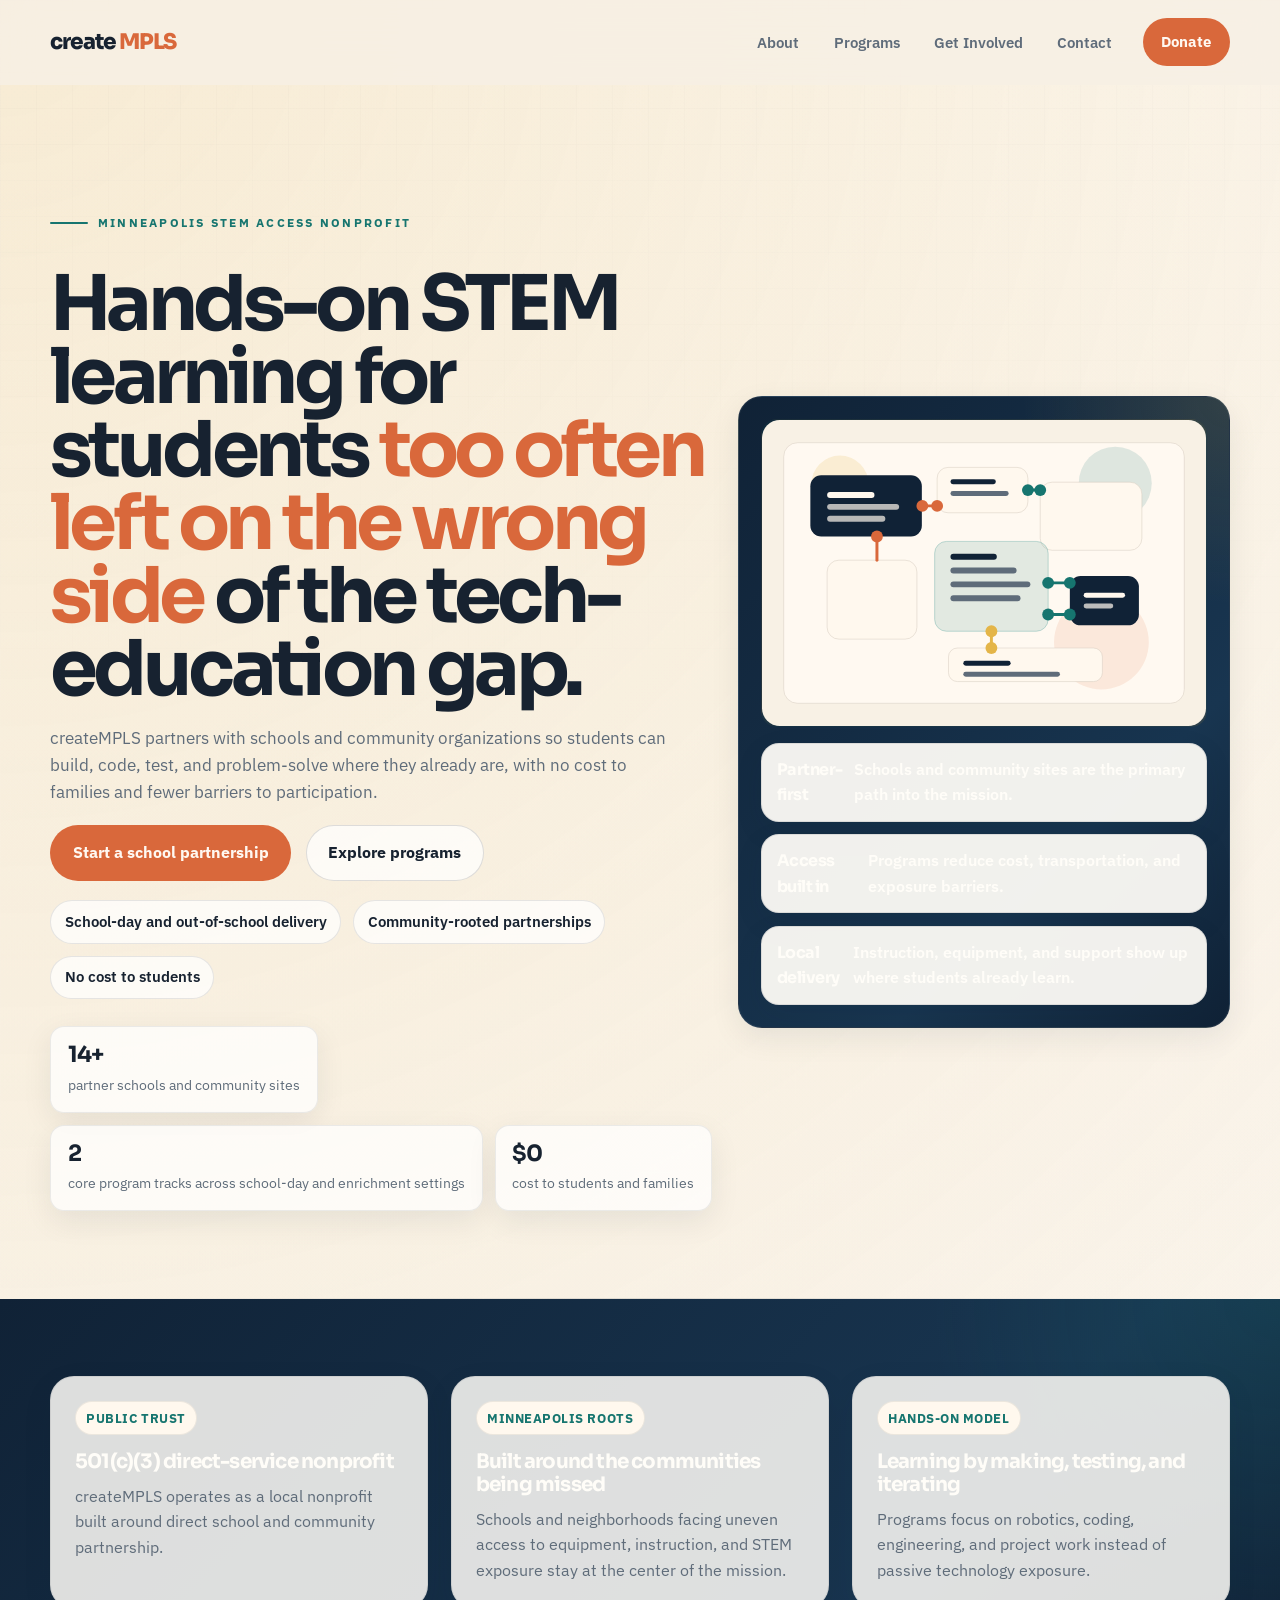
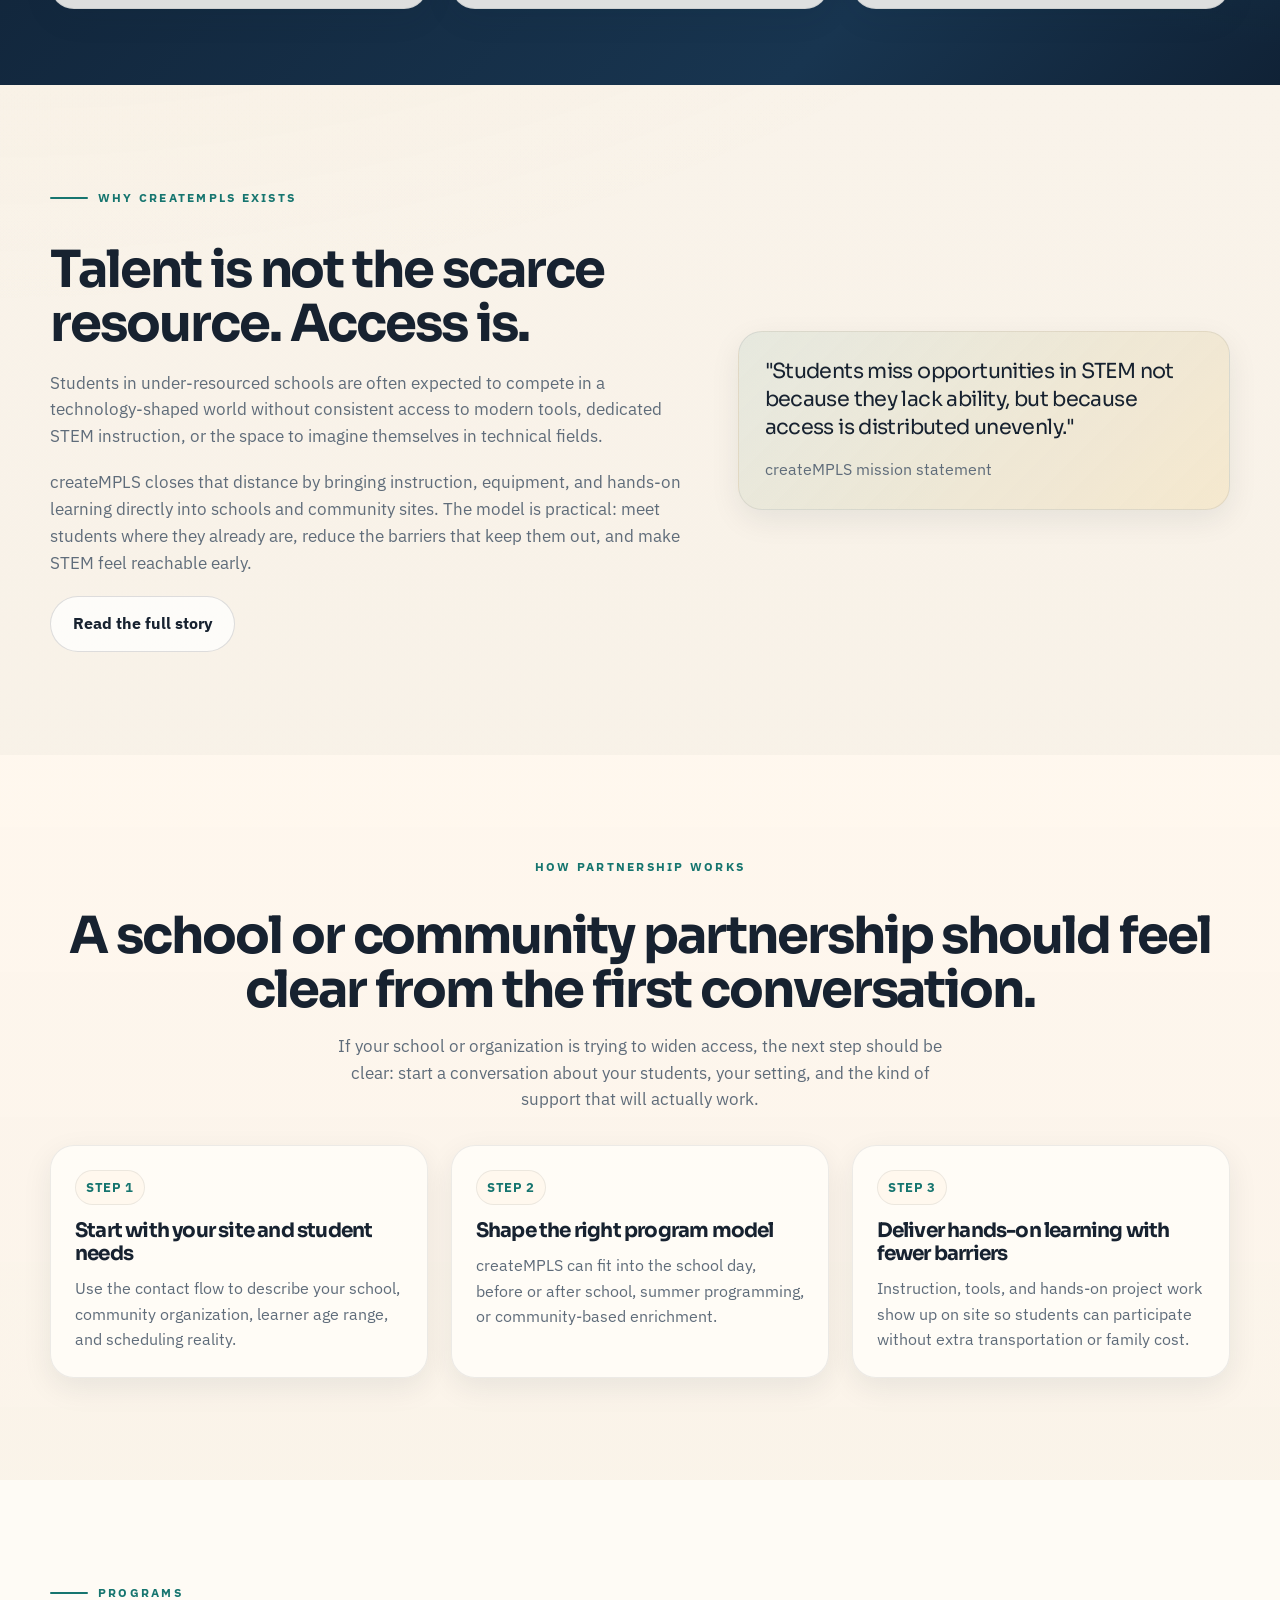
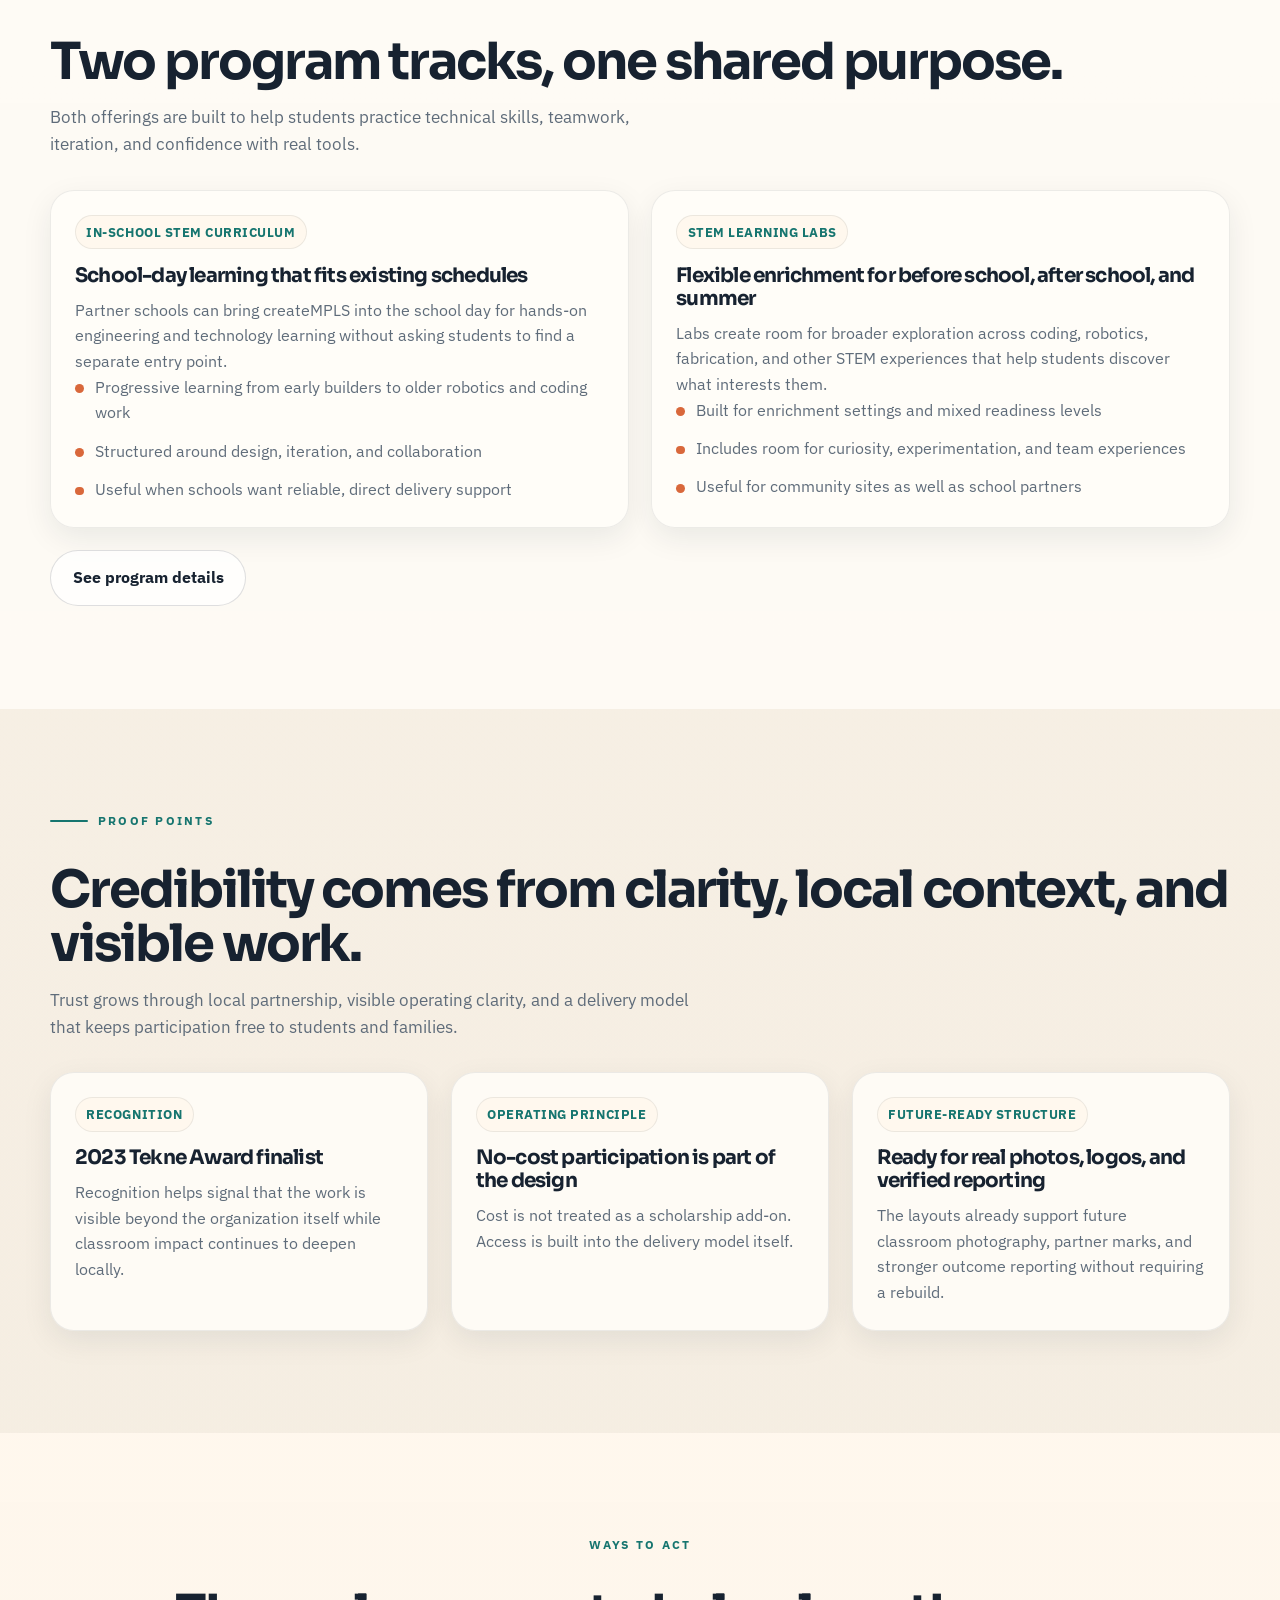
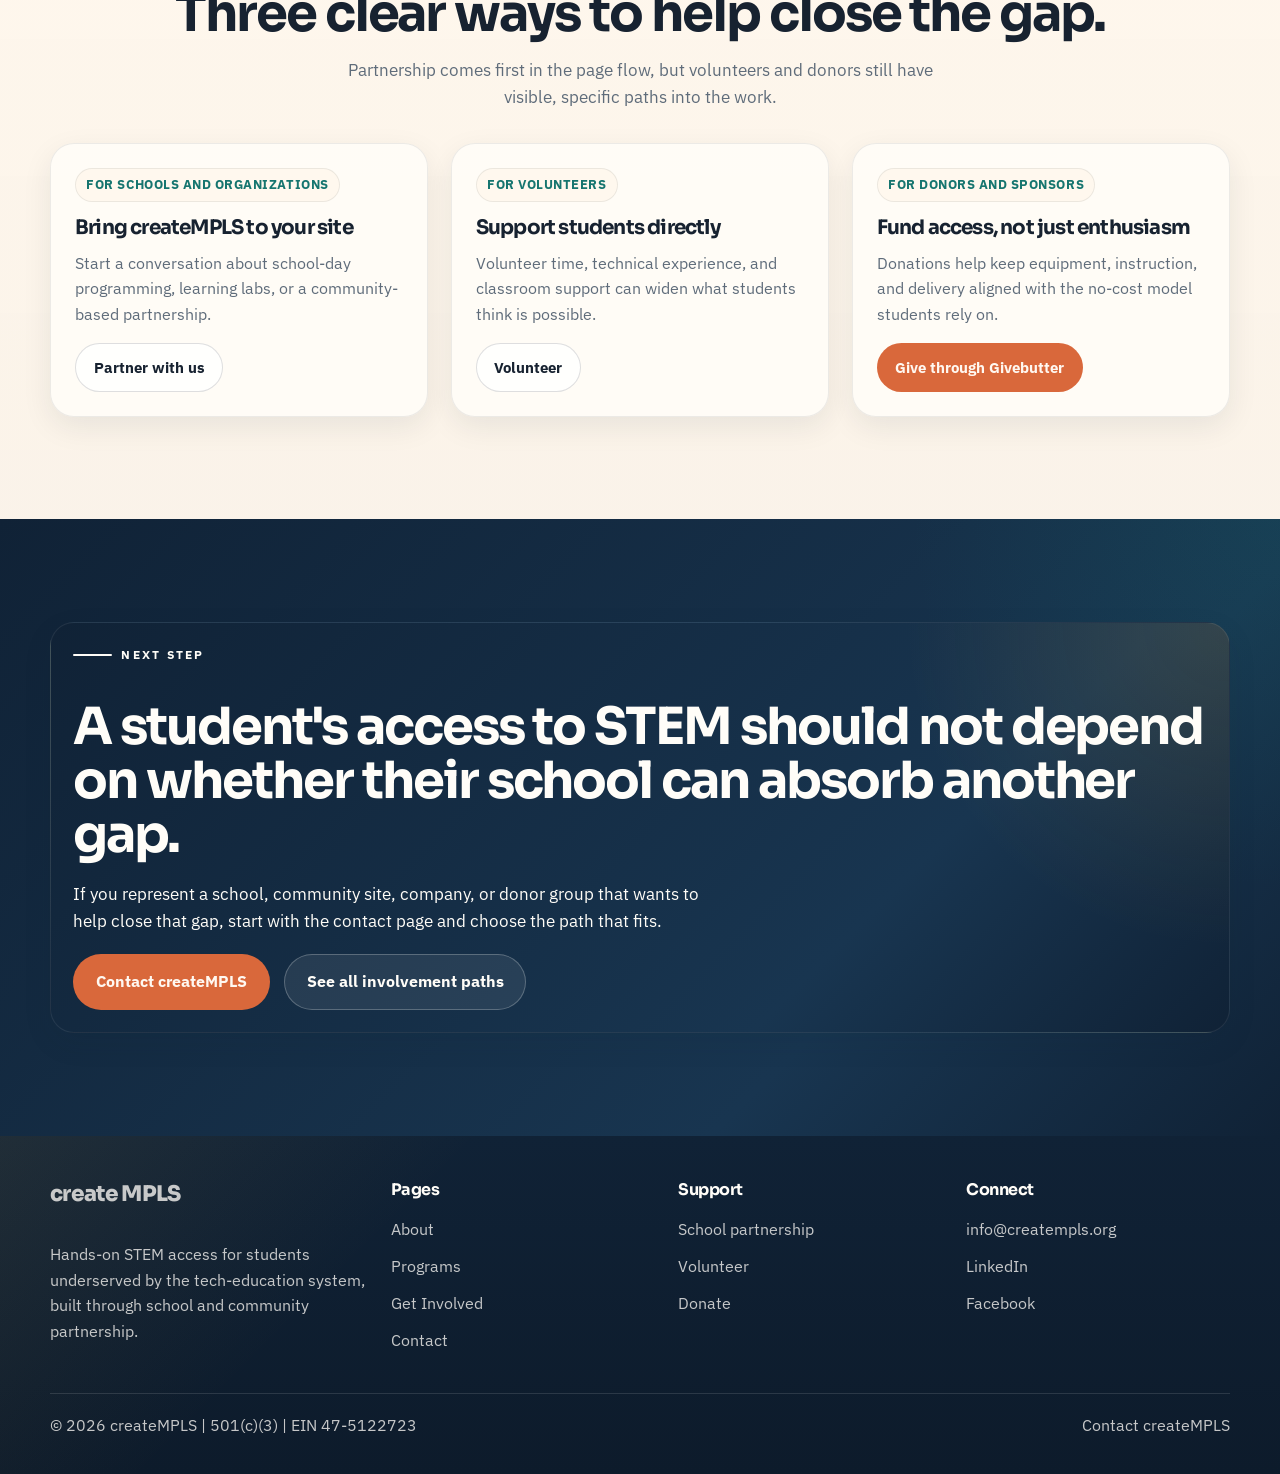
==== index.html @ a3643b81 "Initial commit" ====
<!DOCTYPE html>
<html lang="en">
<head>
  <meta charset="UTF-8">
  <meta name="viewport" content="width=device-width, initial-scale=1.0">
  <title>createMPLS | STEM Access for Students on the Wrong Side of the Gap</title>
  <meta name="description" content="createMPLS partners with schools and community organizations to deliver hands-on STEM learning at no cost to students and families across Minneapolis and the metro.">
  <meta property="og:title" content="createMPLS | STEM Access for Students on the Wrong Side of the Gap">
  <meta property="og:description" content="Hands-on STEM learning, school partnerships, and community-rooted access for students underserved by the tech-education system.">
  <meta property="og:type" content="website">
  <meta name="theme-color" content="#102236">
  <link rel="stylesheet" href="assets/css/site.css">
</head>
<body>
  <header class="site-header" data-site-header>
    <div class="container">
      <nav class="site-nav" aria-label="Primary">
        <a class="brand" href="index.html" aria-label="createMPLS home">
          <span class="brand__create">create</span><span class="brand__mpls">MPLS</span>
        </a>
        <button class="site-nav__toggle" type="button" aria-label="Toggle navigation" aria-expanded="false" data-nav-toggle>
          <span></span><span></span><span></span>
        </button>
        <div class="site-nav__menu" data-nav-menu>
          <ul class="site-nav__links">
            <li><a href="about.html">About</a></li>
            <li><a href="programs.html">Programs</a></li>
            <li><a href="get-involved.html">Get Involved</a></li>
            <li><a href="contact.html">Contact</a></li>
          </ul>
          <a class="button button--primary button--small" href="https://givebutter.com/creatempls" target="_blank" rel="noopener">Donate</a>
        </div>
      </nav>
    </div>
  </header>

  <main>
    <section class="hero hero--home" data-content-block="home-hero">
      <div class="container">
        <div class="hero-grid">
          <div class="hero-copy">
            <div class="eyebrow">Minneapolis STEM access nonprofit</div>
            <h1>Hands-on STEM learning for students <span class="accent">too often left on the wrong side</span> of the tech-education gap.</h1>
            <p>createMPLS partners with schools and community organizations so students can build, code, test, and problem-solve where they already are, with no cost to families and fewer barriers to participation.</p>
            <div class="button-row">
              <a class="button button--primary" href="contact.html?interest=school_partnership#contact-form">Start a school partnership</a>
              <a class="button button--secondary" href="programs.html">Explore programs</a>
            </div>
            <div class="pill-row">
              <span class="pill">School-day and out-of-school delivery</span>
              <span class="pill">Community-rooted partnerships</span>
              <span class="pill">No cost to students</span>
            </div>
            <div class="metric-row">
              <div class="metric">
                <strong data-count="14" data-suffix="+">0</strong>
                <span>partner schools and community sites</span>
              </div>
              <div class="metric">
                <strong data-count="2">0</strong>
                <span>core program tracks across school-day and enrichment settings</span>
              </div>
              <div class="metric">
                <strong data-prefix="$" data-count="0">0</strong>
                <span>cost to students and families</span>
              </div>
            </div>
          </div>

          <div class="hero-visual hero-visual--dark reveal">
            <div class="placeholder-figure">
              <img src="assets/img/hero-network.svg" alt="Abstract illustration of connected schools, labs, and hands-on STEM pathways.">
            </div>
            <div class="overlay-stack">
              <div class="overlay-note">
                <strong>Partner-first</strong>
                <span>Schools and community sites are the primary path into the mission.</span>
              </div>
              <div class="overlay-note">
                <strong>Access built in</strong>
                <span>Programs reduce cost, transportation, and exposure barriers.</span>
              </div>
              <div class="overlay-note">
                <strong>Local delivery</strong>
                <span>Instruction, equipment, and support show up where students already learn.</span>
              </div>
            </div>
          </div>
        </div>
      </div>
    </section>

    <section class="section section--ink section--tight" data-content-block="home-trust-strip">
      <div class="container">
        <div class="proof-grid">
          <article class="proof-card reveal">
            <span class="card-label">Public trust</span>
            <h3>501(c)(3) direct-service nonprofit</h3>
            <p>createMPLS operates as a local nonprofit built around direct school and community partnership.</p>
          </article>
          <article class="proof-card reveal delay-1">
            <span class="card-label">Minneapolis roots</span>
            <h3>Built around the communities being missed</h3>
            <p>Schools and neighborhoods facing uneven access to equipment, instruction, and STEM exposure stay at the center of the mission.</p>
          </article>
          <article class="proof-card reveal delay-2">
            <span class="card-label">Hands-on model</span>
            <h3>Learning by making, testing, and iterating</h3>
            <p>Programs focus on robotics, coding, engineering, and project work instead of passive technology exposure.</p>
          </article>
        </div>
      </div>
    </section>

    <section class="section" data-content-block="home-why">
      <div class="container">
        <div class="split-grid">
          <div class="stack reveal">
            <div class="eyebrow">Why createMPLS exists</div>
            <h2 class="section-heading">Talent is not the scarce resource. Access is.</h2>
            <p class="section-lead">Students in under-resourced schools are often expected to compete in a technology-shaped world without consistent access to modern tools, dedicated STEM instruction, or the space to imagine themselves in technical fields.</p>
            <p class="section-lead">createMPLS closes that distance by bringing instruction, equipment, and hands-on learning directly into schools and community sites. The model is practical: meet students where they already are, reduce the barriers that keep them out, and make STEM feel reachable early.</p>
            <div class="button-row">
              <a class="button button--secondary" href="about.html">Read the full story</a>
            </div>
          </div>

          <aside class="quote-card reveal delay-1">
            <blockquote>"Students miss opportunities in STEM not because they lack ability, but because access is distributed unevenly."</blockquote>
            <cite>createMPLS mission statement</cite>
          </aside>
        </div>
      </div>
    </section>

    <section class="section section--tint" data-content-block="home-partnership-path">
      <div class="container">
        <div class="section-header section-header--center reveal">
          <div class="eyebrow">How partnership works</div>
          <h2 class="section-heading">A school or community partnership should feel clear from the first conversation.</h2>
          <p class="section-lead">If your school or organization is trying to widen access, the next step should be clear: start a conversation about your students, your setting, and the kind of support that will actually work.</p>
        </div>

        <div class="feature-grid">
          <article class="feature-card reveal">
            <span class="card-label">Step 1</span>
            <h3>Start with your site and student needs</h3>
            <p>Use the contact flow to describe your school, community organization, learner age range, and scheduling reality.</p>
          </article>
          <article class="feature-card reveal delay-1">
            <span class="card-label">Step 2</span>
            <h3>Shape the right program model</h3>
            <p>createMPLS can fit into the school day, before or after school, summer programming, or community-based enrichment.</p>
          </article>
          <article class="feature-card reveal delay-2">
            <span class="card-label">Step 3</span>
            <h3>Deliver hands-on learning with fewer barriers</h3>
            <p>Instruction, tools, and hands-on project work show up on site so students can participate without extra transportation or family cost.</p>
          </article>
        </div>
      </div>
    </section>

    <section class="section section--paper" data-content-block="home-programs-preview">
      <div class="container">
        <div class="section-header reveal">
          <div class="eyebrow">Programs</div>
          <h2 class="section-heading">Two program tracks, one shared purpose.</h2>
          <p class="section-lead">Both offerings are built to help students practice technical skills, teamwork, iteration, and confidence with real tools.</p>
        </div>

        <div class="program-grid program-grid--two">
          <article class="program-card reveal">
            <span class="card-label">In-school STEM curriculum</span>
            <h3>School-day learning that fits existing schedules</h3>
            <p>Partner schools can bring createMPLS into the school day for hands-on engineering and technology learning without asking students to find a separate entry point.</p>
            <ul class="checklist">
              <li>Progressive learning from early builders to older robotics and coding work</li>
              <li>Structured around design, iteration, and collaboration</li>
              <li>Useful when schools want reliable, direct delivery support</li>
            </ul>
          </article>

          <article class="program-card reveal delay-1">
            <span class="card-label">STEM learning labs</span>
            <h3>Flexible enrichment for before school, after school, and summer</h3>
            <p>Labs create room for broader exploration across coding, robotics, fabrication, and other STEM experiences that help students discover what interests them.</p>
            <ul class="checklist">
              <li>Built for enrichment settings and mixed readiness levels</li>
              <li>Includes room for curiosity, experimentation, and team experiences</li>
              <li>Useful for community sites as well as school partners</li>
            </ul>
          </article>
        </div>

        <div class="button-row button-row--spaced-lg">
          <a class="button button--secondary" href="programs.html">See program details</a>
        </div>
      </div>
    </section>

    <section class="section" data-content-block="home-proof">
      <div class="container">
        <div class="section-header reveal">
          <div class="eyebrow">Proof points</div>
          <h2 class="section-heading">Credibility comes from clarity, local context, and visible work.</h2>
          <p class="section-lead">Trust grows through local partnership, visible operating clarity, and a delivery model that keeps participation free to students and families.</p>
        </div>

        <div class="proof-grid">
          <article class="proof-card reveal">
            <span class="card-label">Recognition</span>
            <h3>2023 Tekne Award finalist</h3>
            <p>Recognition helps signal that the work is visible beyond the organization itself while classroom impact continues to deepen locally.</p>
          </article>
          <article class="proof-card reveal delay-1">
            <span class="card-label">Operating principle</span>
            <h3>No-cost participation is part of the design</h3>
            <p>Cost is not treated as a scholarship add-on. Access is built into the delivery model itself.</p>
          </article>
          <article class="proof-card reveal delay-2">
            <span class="card-label">Future-ready structure</span>
            <h3>Ready for real photos, logos, and verified reporting</h3>
            <p>The layouts already support future classroom photography, partner marks, and stronger outcome reporting without requiring a rebuild.</p>
          </article>
        </div>
      </div>
    </section>

    <section class="section section--tint" data-content-block="home-get-involved">
      <div class="container">
        <div class="section-header section-header--center reveal">
          <div class="eyebrow">Ways to act</div>
          <h2 class="section-heading">Three clear ways to help close the gap.</h2>
          <p class="section-lead">Partnership comes first in the page flow, but volunteers and donors still have visible, specific paths into the work.</p>
        </div>

        <div class="route-grid">
          <article class="route-card reveal">
            <span class="card-label">For schools and organizations</span>
            <h3>Bring createMPLS to your site</h3>
            <p>Start a conversation about school-day programming, learning labs, or a community-based partnership.</p>
            <div class="button-row button-row--spaced">
              <a class="button button--secondary button--small" href="contact.html?interest=school_partnership#contact-form">Partner with us</a>
            </div>
          </article>
          <article class="route-card reveal delay-1">
            <span class="card-label">For volunteers</span>
            <h3>Support students directly</h3>
            <p>Volunteer time, technical experience, and classroom support can widen what students think is possible.</p>
            <div class="button-row button-row--spaced">
              <a class="button button--secondary button--small" href="contact.html?interest=volunteering#contact-form">Volunteer</a>
            </div>
          </article>
          <article class="route-card reveal delay-2">
            <span class="card-label">For donors and sponsors</span>
            <h3>Fund access, not just enthusiasm</h3>
            <p>Donations help keep equipment, instruction, and delivery aligned with the no-cost model students rely on.</p>
            <div class="button-row button-row--spaced">
              <a class="button button--primary button--small" href="https://givebutter.com/creatempls" target="_blank" rel="noopener">Give through Givebutter</a>
            </div>
          </article>
        </div>
      </div>
    </section>

    <section class="section section--ink" data-content-block="home-cta">
      <div class="container">
        <div class="cta-card cta-card--dark reveal">
          <div class="stack">
            <div class="eyebrow">Next step</div>
            <h2 class="section-heading">A student's access to STEM should not depend on whether their school can absorb another gap.</h2>
            <p class="section-lead">If you represent a school, community site, company, or donor group that wants to help close that gap, start with the contact page and choose the path that fits.</p>
            <div class="button-row">
              <a class="button button--primary" href="contact.html">Contact createMPLS</a>
              <a class="button button--ghost" href="get-involved.html">See all involvement paths</a>
            </div>
          </div>
        </div>
      </div>
    </section>
  </main>

  <footer class="site-footer">
    <div class="container">
      <div class="site-footer__grid">
        <div>
          <h3 class="brand"><span class="brand__create">create</span><span class="brand__mpls">MPLS</span></h3>
          <p>Hands-on STEM access for students underserved by the tech-education system, built through school and community partnership.</p>
        </div>
        <div>
          <h4>Pages</h4>
          <ul>
            <li><a href="about.html">About</a></li>
            <li><a href="programs.html">Programs</a></li>
            <li><a href="get-involved.html">Get Involved</a></li>
            <li><a href="contact.html">Contact</a></li>
          </ul>
        </div>
        <div>
          <h4>Support</h4>
          <ul>
            <li><a href="contact.html?interest=school_partnership#contact-form">School partnership</a></li>
            <li><a href="contact.html?interest=volunteering#contact-form">Volunteer</a></li>
            <li><a href="https://givebutter.com/creatempls" target="_blank" rel="noopener">Donate</a></li>
          </ul>
        </div>
        <div>
          <h4>Connect</h4>
          <ul>
            <li><a href="mailto:info@creatempls.org">info@creatempls.org</a></li>
            <li><a href="https://www.linkedin.com/company/creatempls" target="_blank" rel="noopener">LinkedIn</a></li>
            <li><a href="https://www.facebook.com/MPLScreate/" target="_blank" rel="noopener">Facebook</a></li>
          </ul>
        </div>
      </div>
      <div class="site-footer__bottom">
        <span>&copy; 2026 createMPLS | 501(c)(3) | EIN 47-5122723</span>
        <a href="contact.html">Contact createMPLS</a>
      </div>
    </div>
  </footer>

  <script src="assets/js/site.js" defer></script>
</body>
</html>
---- assets/css/site.css ----
@import url('https://fonts.googleapis.com/css2?family=IBM+Plex+Sans:wght@400;500;600;700&family=Sora:wght@400;600;700;800&display=swap');

:root {
  --bg: #f7f0e5;
  --paper: #fffdf8;
  --paper-strong: #fff8ee;
  --sand: #eadfce;
  --line: #d4cabd;
  --ink: #172230;
  --muted: #5f6c7a;
  --navy: #102236;
  --navy-soft: #183550;
  --teal: #16756f;
  --teal-soft: #dff4f0;
  --rust: #d9683b;
  --rust-dark: #b95127;
  --gold: #e4b548;
  --gold-soft: #fbf0c9;
  --shadow-sm: 0 10px 30px rgba(16, 34, 54, 0.08);
  --shadow-lg: 0 24px 60px rgba(16, 34, 54, 0.12);
  --radius-sm: 14px;
  --radius-md: 24px;
  --radius-lg: 36px;
  --container: 1180px;
  --nav-height: 84px;
}

*,
*::before,
*::after {
  box-sizing: border-box;
}

html {
  scroll-behavior: smooth;
}

body {
  margin: 0;
  min-width: 320px;
  font-family: 'IBM Plex Sans', sans-serif;
  line-height: 1.6;
  color: var(--ink);
  background:
    radial-gradient(circle at top left, rgba(228, 181, 72, 0.16), transparent 30%),
    linear-gradient(180deg, #fbf6ef 0%, var(--bg) 52%, #f3ebdf 100%);
}

body::before {
  content: '';
  position: fixed;
  inset: 0;
  pointer-events: none;
  background-image:
    linear-gradient(rgba(23, 34, 48, 0.03) 1px, transparent 1px),
    linear-gradient(90deg, rgba(23, 34, 48, 0.03) 1px, transparent 1px);
  background-size: 36px 36px;
  mask-image: linear-gradient(180deg, rgba(0, 0, 0, 0.4), transparent 85%);
  z-index: -1;
}

img {
  display: block;
  max-width: 100%;
}

a {
  color: inherit;
  text-decoration: none;
}

button,
input,
select,
textarea {
  font: inherit;
}

button {
  color: inherit;
}

.container {
  width: min(var(--container), calc(100% - 2rem));
  margin: 0 auto;
}

.section {
  padding: clamp(4.5rem, 8vw, 7rem) 0;
}

.section--tight {
  padding: clamp(3.5rem, 6vw, 5rem) 0;
}

.section--paper {
  background: rgba(255, 253, 248, 0.82);
}

.section--tint {
  background: linear-gradient(180deg, rgba(255, 248, 238, 0.92), rgba(250, 243, 233, 0.94));
}

.section--ink {
  background:
    radial-gradient(circle at top right, rgba(22, 117, 111, 0.18), transparent 26%),
    linear-gradient(135deg, #102236, #183550 70%, #102236);
  color: var(--paper);
}

.section--ink .section-heading,
.section--ink h2,
.section--ink h3,
.section--ink p,
.section--ink li,
.section--ink .eyebrow,
.section--ink .section-lead {
  color: inherit;
}

.eyebrow {
  display: inline-flex;
  align-items: center;
  gap: 0.6rem;
  margin-bottom: 1rem;
  font-size: 0.78rem;
  font-weight: 700;
  letter-spacing: 0.18em;
  text-transform: uppercase;
  color: var(--teal);
}

.eyebrow::before {
  content: '';
  width: 2.4rem;
  height: 2px;
  border-radius: 999px;
  background: currentColor;
}

.section-heading {
  margin: 0;
  font-family: 'Sora', sans-serif;
  font-size: clamp(2rem, 4vw, 3.5rem);
  line-height: 1.05;
  letter-spacing: -0.04em;
}

.section-lead,
.hero-copy p,
.page-hero__copy p {
  margin: 0;
  max-width: 64ch;
  font-size: 1.05rem;
  color: var(--muted);
}

.stack {
  display: grid;
  gap: 1.2rem;
}

.button-row {
  display: flex;
  flex-wrap: wrap;
  gap: 0.9rem;
}

.button-row--spaced {
  margin-top: 1rem;
}

.button-row--spaced-lg {
  margin-top: 1.4rem;
}

.button {
  position: relative;
  isolation: isolate;
  display: inline-flex;
  align-items: center;
  justify-content: center;
  min-height: 3.3rem;
  padding: 0.9rem 1.35rem;
  border: 1px solid transparent;
  border-radius: 999px;
  font-weight: 700;
  transition:
    transform 0.2s ease,
    box-shadow 0.2s ease,
    background-color 0.2s ease,
    border-color 0.2s ease,
    filter 0.2s ease;
}

.button:hover,
.button:focus-visible {
  transform: translateY(-2px);
  box-shadow: var(--shadow-sm);
}

.button::before {
  content: '';
  position: absolute;
  inset: 0;
  border-radius: inherit;
  background: linear-gradient(120deg, transparent 15%, rgba(255, 255, 255, 0.26), transparent 85%);
  opacity: 0;
  transform: translateX(-120%);
  transition: opacity 0.24s ease;
  pointer-events: none;
  z-index: -1;
}

.button:hover::before,
.button:focus-visible::before {
  opacity: 1;
  transform: translateX(120%);
  transition:
    transform 0.7s ease,
    opacity 0.24s ease;
}

.button-ripple {
  position: absolute;
  width: 12px;
  height: 12px;
  border-radius: 999px;
  background: rgba(255, 255, 255, 0.42);
  transform: translate(-50%, -50%) scale(0);
  pointer-events: none;
  z-index: 0;
  animation: button-ripple 0.75s ease-out forwards;
}

.button--primary {
  background: var(--rust);
  color: #fff8f1;
}

.button--primary:hover,
.button--primary:focus-visible {
  background: var(--rust-dark);
}

.button--secondary {
  border-color: rgba(23, 34, 48, 0.14);
  background: rgba(255, 255, 255, 0.72);
  color: var(--ink);
}

.button--secondary:hover,
.button--secondary:focus-visible {
  border-color: rgba(23, 34, 48, 0.28);
}

.button--ghost {
  border-color: rgba(255, 253, 248, 0.24);
  background: rgba(255, 255, 255, 0.08);
  color: var(--paper);
}

.button--ghost:hover,
.button--ghost:focus-visible {
  border-color: rgba(255, 253, 248, 0.42);
}

.button--small {
  min-height: 2.8rem;
  padding: 0.72rem 1.1rem;
  font-size: 0.92rem;
}

.site-header {
  position: sticky;
  top: 0;
  z-index: 100;
  backdrop-filter: blur(18px);
  background: rgba(247, 240, 229, 0.82);
  border-bottom: 1px solid transparent;
  transition: border-color 0.2s ease, box-shadow 0.2s ease, background-color 0.2s ease;
}

.site-header--scrolled {
  background: rgba(255, 253, 248, 0.9);
  border-bottom-color: rgba(23, 34, 48, 0.08);
  box-shadow: 0 10px 30px rgba(16, 34, 54, 0.08);
}

.site-nav {
  display: flex;
  align-items: center;
  justify-content: space-between;
  gap: 1.25rem;
  min-height: var(--nav-height);
}

.brand {
  display: inline-flex;
  align-items: baseline;
  gap: 0.2rem;
  font-family: 'Sora', sans-serif;
  font-size: 1.35rem;
  font-weight: 800;
  letter-spacing: -0.05em;
}

.brand__create {
  color: var(--ink);
}

.brand__mpls {
  color: var(--rust);
}

.site-nav__menu {
  display: flex;
  align-items: center;
  gap: 1rem;
}

.site-nav__links {
  display: flex;
  align-items: center;
  gap: 0.35rem;
  list-style: none;
  padding: 0;
  margin: 0;
}

.site-nav__links a {
  display: inline-flex;
  align-items: center;
  min-height: 2.8rem;
  padding: 0.6rem 0.9rem;
  border-radius: 999px;
  font-size: 0.96rem;
  font-weight: 600;
  color: var(--muted);
}

.site-nav__links a:hover,
.site-nav__links a:focus-visible,
.site-nav__links a.is-active {
  color: var(--ink);
  background: rgba(255, 255, 255, 0.72);
}

.site-nav__toggle {
  display: none;
  width: 3rem;
  height: 3rem;
  padding: 0;
  border: 1px solid rgba(23, 34, 48, 0.12);
  border-radius: 999px;
  background: rgba(255, 255, 255, 0.7);
}

.site-nav__toggle span {
  display: block;
  width: 1.25rem;
  height: 2px;
  margin: 0.26rem auto;
  background: var(--ink);
  transition: transform 0.2s ease, opacity 0.2s ease;
}

.site-nav__toggle[aria-expanded='true'] span:nth-child(1) {
  transform: translateY(8px) rotate(45deg);
}

.site-nav__toggle[aria-expanded='true'] span:nth-child(2) {
  opacity: 0;
}

.site-nav__toggle[aria-expanded='true'] span:nth-child(3) {
  transform: translateY(-8px) rotate(-45deg);
}

.hero {
  position: relative;
  padding: clamp(5rem, 9vw, 7rem) 0 clamp(4rem, 7vw, 5.5rem);
}

.hero--home {
  padding-top: clamp(5.5rem, 10vw, 8rem);
}

.hero::after {
  content: '';
  position: absolute;
  inset: auto 0 0;
  height: 1px;
  background: linear-gradient(90deg, transparent, rgba(23, 34, 48, 0.12), transparent);
}

.hero-grid,
.split-grid,
.contact-grid,
.detail-grid,
.feature-grid,
.route-grid,
.proof-grid,
.timeline-grid,
.metric-grid,
.program-grid {
  display: grid;
  gap: 1.4rem;
}

.hero-grid,
.split-grid,
.contact-grid {
  grid-template-columns: minmax(0, 1.15fr) minmax(300px, 0.85fr);
  align-items: center;
}

.hero-copy,
.page-hero__copy {
  display: grid;
  gap: 1.2rem;
}

.hero-copy h1,
.page-hero__copy h1 {
  margin: 0;
  font-family: 'Sora', sans-serif;
  font-size: clamp(2.7rem, 6vw, 5.2rem);
  line-height: 0.95;
  letter-spacing: -0.06em;
}

.hero-copy h1 .accent,
.page-hero__copy h1 .accent {
  color: var(--rust);
}

.pill-row,
.metric-row,
.tag-list {
  display: flex;
  flex-wrap: wrap;
  gap: 0.75rem;
}

.pill,
.tag {
  display: inline-flex;
  align-items: center;
  gap: 0.45rem;
  min-height: 2.3rem;
  padding: 0.55rem 0.85rem;
  border: 1px solid rgba(23, 34, 48, 0.1);
  border-radius: 999px;
  background: rgba(255, 255, 255, 0.72);
  font-size: 0.92rem;
  font-weight: 600;
  color: var(--ink);
}

.metric-row {
  margin-top: 0.5rem;
}

.metric {
  min-width: 8.5rem;
  padding: 1rem 1.05rem;
  border-radius: var(--radius-sm);
  background: rgba(255, 255, 255, 0.72);
  border: 1px solid rgba(23, 34, 48, 0.08);
  box-shadow: var(--shadow-sm);
}

.metric.is-counted {
  animation: metric-pop 0.48s ease;
}

.metric strong {
  display: block;
  font-family: 'Sora', sans-serif;
  font-size: 1.4rem;
  line-height: 1;
  letter-spacing: -0.04em;
}

.metric span {
  display: block;
  margin-top: 0.45rem;
  font-size: 0.9rem;
  color: var(--muted);
}

.hero-visual,
.surface-card,
.route-card,
.feature-card,
.detail-card,
.proof-card,
.timeline-card,
.contact-card,
.quote-card,
.cta-card,
.program-card {
  position: relative;
  overflow: hidden;
  border-radius: var(--radius-md);
  border: 1px solid rgba(23, 34, 48, 0.08);
  background: rgba(255, 253, 248, 0.86);
  box-shadow: var(--shadow-sm);
}

.hero-visual,
.surface-card,
.route-card,
.feature-card,
.detail-card,
.proof-card,
.timeline-card,
.contact-card,
.quote-card,
.cta-card,
.program-card,
.metric,
.overlay-note {
  transition:
    box-shadow 0.24s ease,
    border-color 0.24s ease,
    background-color 0.24s ease;
}

.magic-surface {
  --magic-x: 50%;
  --magic-y: 50%;
  --magic-opacity: 0;
  --art-shift-x: 0px;
  --art-shift-y: 0px;
}

.magic-surface::after {
  content: '';
  position: absolute;
  inset: -1px;
  border-radius: inherit;
  pointer-events: none;
  background:
    radial-gradient(circle at var(--magic-x) var(--magic-y), rgba(228, 181, 72, 0.18), transparent 28%),
    radial-gradient(circle at calc(var(--magic-x) + 12%) calc(var(--magic-y) - 10%), rgba(22, 117, 111, 0.14), transparent 26%);
  opacity: var(--magic-opacity);
  transition: opacity 0.24s ease;
}

.magic-surface:hover {
  border-color: rgba(23, 34, 48, 0.15);
  box-shadow: 0 18px 42px rgba(16, 34, 54, 0.12);
}

.surface-card--dark.magic-surface:hover,
.hero-visual--dark.magic-surface:hover,
.cta-card--dark.magic-surface:hover {
  border-color: rgba(255, 253, 248, 0.16);
  box-shadow: 0 20px 48px rgba(6, 14, 24, 0.3);
}

.hero-visual,
.surface-card,
.contact-card,
.cta-card {
  padding: 1.4rem;
}

.surface-card--dark,
.hero-visual--dark,
.cta-card--dark {
  background:
    radial-gradient(circle at top right, rgba(228, 181, 72, 0.14), transparent 26%),
    linear-gradient(135deg, #102236, #183550 70%, #102236);
  color: var(--paper);
  border-color: rgba(255, 253, 248, 0.08);
}

.surface-card--dark p,
.surface-card--dark li,
.surface-card--dark h3,
.hero-visual--dark h3,
.hero-visual--dark p,
.cta-card--dark p,
.cta-card--dark h2 {
  color: inherit;
}

.placeholder-figure {
  border-radius: calc(var(--radius-md) - 8px);
  overflow: hidden;
  background: linear-gradient(135deg, rgba(22, 117, 111, 0.1), rgba(228, 181, 72, 0.12));
  border: 1px solid rgba(23, 34, 48, 0.08);
}

.placeholder-figure img {
  width: 100%;
  height: auto;
  transition: transform 0.4s ease, filter 0.4s ease;
  transform: translate3d(var(--art-shift-x), var(--art-shift-y), 0) scale(1);
}

.magic-surface:hover .placeholder-figure img {
  transform: translate3d(var(--art-shift-x), var(--art-shift-y), 0) scale(1.02);
  filter: saturate(1.03);
}

.overlay-note {
  display: inline-flex;
  align-items: center;
  gap: 0.65rem;
  padding: 0.8rem 0.9rem;
  border-radius: 18px;
  background: rgba(255, 253, 248, 0.94);
  border: 1px solid rgba(23, 34, 48, 0.1);
  box-shadow: var(--shadow-sm);
  font-weight: 600;
}

.overlay-note:hover {
  border-color: rgba(23, 34, 48, 0.16);
}

.overlay-note strong {
  font-family: 'Sora', sans-serif;
  font-size: 1rem;
  letter-spacing: -0.03em;
}

.overlay-stack {
  display: grid;
  gap: 0.8rem;
  margin-top: 1rem;
}

.section-header {
  display: grid;
  gap: 1rem;
  margin-bottom: 2rem;
}

.section-header--center {
  text-align: center;
  justify-items: center;
}

.section-header--center .eyebrow::before {
  display: none;
}

.route-grid,
.feature-grid,
.detail-grid,
.proof-grid,
.timeline-grid,
.program-grid {
  grid-template-columns: repeat(3, minmax(0, 1fr));
}

.feature-grid--two,
.program-grid--two,
.contact-grid--wide {
  grid-template-columns: repeat(2, minmax(0, 1fr));
}

.feature-card,
.route-card,
.detail-card,
.proof-card,
.timeline-card,
.program-card {
  padding: 1.5rem;
}

.route-card h3,
.feature-card h3,
.detail-card h3,
.proof-card h3,
.timeline-card h3,
.program-card h3,
.surface-card h3,
.contact-card h3,
.quote-card h3 {
  margin: 0 0 0.7rem;
  font-family: 'Sora', sans-serif;
  font-size: 1.25rem;
  line-height: 1.15;
  letter-spacing: -0.04em;
}

.route-card p,
.feature-card p,
.detail-card p,
.proof-card p,
.timeline-card p,
.program-card p,
.surface-card p,
.contact-card p,
.quote-card p {
  margin: 0;
  color: var(--muted);
}

.card-label {
  display: inline-flex;
  margin-bottom: 0.9rem;
  padding: 0.35rem 0.65rem;
  border-radius: 999px;
  background: var(--paper-strong);
  border: 1px solid rgba(23, 34, 48, 0.08);
  font-size: 0.82rem;
  font-weight: 700;
  letter-spacing: 0.04em;
  text-transform: uppercase;
  color: var(--teal);
}

.checklist,
.plain-list {
  display: grid;
  gap: 0.8rem;
  margin: 0;
  padding: 0;
  list-style: none;
}

.checklist li,
.plain-list li {
  position: relative;
  padding-left: 1.25rem;
  color: var(--muted);
}

.checklist li::before,
.plain-list li::before {
  content: '';
  position: absolute;
  left: 0;
  top: 0.6rem;
  width: 0.55rem;
  height: 0.55rem;
  border-radius: 999px;
  background: var(--rust);
}

.plain-list li::before {
  background: var(--teal);
}

.quote-card {
  padding: 1.6rem;
  background: linear-gradient(135deg, rgba(22, 117, 111, 0.08), rgba(228, 181, 72, 0.16));
}

.quote-card blockquote {
  margin: 0;
  font-family: 'Sora', sans-serif;
  font-size: 1.3rem;
  line-height: 1.35;
  letter-spacing: -0.03em;
}

.quote-card cite {
  display: block;
  margin-top: 1rem;
  color: var(--muted);
  font-style: normal;
}

.spotlight {
  display: grid;
  gap: 1rem;
  padding: 1.25rem;
  border-radius: var(--radius-sm);
  background: rgba(255, 255, 255, 0.06);
  border: 1px solid rgba(255, 253, 248, 0.12);
}

.spotlight__meta {
  display: flex;
  flex-wrap: wrap;
  gap: 0.6rem;
}

.spotlight__meta span {
  display: inline-flex;
  padding: 0.4rem 0.7rem;
  border-radius: 999px;
  background: rgba(255, 255, 255, 0.1);
  font-size: 0.86rem;
  font-weight: 600;
}

.pill,
.tag,
.spotlight__meta span {
  transition:
    transform 0.24s ease,
    border-color 0.24s ease,
    background-color 0.24s ease;
}

.pill:hover,
.tag:hover,
.spotlight__meta span:hover {
  transform: translateY(-2px);
  border-color: rgba(23, 34, 48, 0.18);
}

.contact-card__detail {
  display: grid;
  gap: 1rem;
  margin-top: 1.1rem;
}

.contact-card__detail div {
  display: grid;
  gap: 0.25rem;
}

.contact-card__detail strong {
  font-size: 0.9rem;
  text-transform: uppercase;
  letter-spacing: 0.08em;
  color: var(--teal);
}

.form-wrap {
  padding: 1.6rem;
  border-radius: var(--radius-md);
  background: rgba(255, 253, 248, 0.92);
  border: 1px solid rgba(23, 34, 48, 0.08);
  box-shadow: var(--shadow-lg);
}

.form-wrap h2,
.form-wrap h3 {
  margin: 0 0 0.45rem;
  font-family: 'Sora', sans-serif;
  font-size: 1.5rem;
  letter-spacing: -0.04em;
}

.form-wrap > p {
  margin: 0 0 1.5rem;
  color: var(--muted);
}

.form-row {
  display: grid;
  grid-template-columns: repeat(2, minmax(0, 1fr));
  gap: 1rem;
}

.form-group {
  display: grid;
  gap: 0.45rem;
  margin-bottom: 1rem;
}

.form-group label {
  font-weight: 600;
}

.form-group input,
.form-group select,
.form-group textarea {
  width: 100%;
  padding: 0.95rem 1rem;
  border: 1px solid rgba(23, 34, 48, 0.12);
  border-radius: 18px;
  background: rgba(255, 255, 255, 0.92);
  color: var(--ink);
}

.form-group textarea {
  min-height: 10rem;
  resize: vertical;
}

.form-group input:focus,
.form-group select:focus,
.form-group textarea:focus {
  outline: 2px solid rgba(22, 117, 111, 0.2);
  border-color: var(--teal);
}

.form-note,
.status-note,
.mini-note {
  padding: 0.95rem 1rem;
  border-radius: 18px;
  background: rgba(22, 117, 111, 0.08);
  color: var(--ink);
  border: 1px solid rgba(22, 117, 111, 0.16);
}

.captcha-row {
  display: flex;
  align-items: center;
  flex-wrap: wrap;
  gap: 0.75rem;
  margin-bottom: 1rem;
  padding: 0.95rem 1rem;
  border-radius: 18px;
  background: rgba(228, 181, 72, 0.12);
  border: 1px solid rgba(228, 181, 72, 0.32);
}

.captcha-row input {
  width: 5rem;
  margin-left: auto;
  padding: 0.75rem 0.9rem;
  border-radius: 12px;
  border: 1px solid rgba(23, 34, 48, 0.12);
}

.form-status {
  min-height: 1.4rem;
  margin-top: 0.8rem;
  font-size: 0.92rem;
}

.form-status.is-error {
  color: #9b2f17;
}

.hp-field {
  position: absolute;
  left: -100vw;
  width: 1px;
  height: 1px;
  overflow: hidden;
}

.success-panel {
  display: none;
}

.success-panel.is-visible {
  display: grid;
  gap: 0.8rem;
}

@keyframes button-ripple {
  0% {
    transform: translate(-50%, -50%) scale(0);
    opacity: 0.65;
  }

  100% {
    transform: translate(-50%, -50%) scale(18);
    opacity: 0;
  }
}

@keyframes metric-pop {
  0% {
    transform: scale(1);
  }

  45% {
    transform: scale(1.045);
  }

  100% {
    transform: scale(1);
  }
}

@keyframes gentle-bob {
  0%,
  100% {
    transform: translateY(0);
  }

  50% {
    transform: translateY(-5px);
  }
}

.site-footer {
  padding: 2.6rem 0 2.2rem;
  color: var(--paper);
  background:
    linear-gradient(135deg, rgba(228, 181, 72, 0.08), transparent 30%),
    linear-gradient(180deg, #102236, #0d1b2b);
}

.site-footer__grid {
  display: grid;
  grid-template-columns: 1.2fr repeat(3, minmax(0, 1fr));
  gap: 1.5rem;
}

.site-footer h3,
.site-footer h4 {
  margin: 0 0 0.9rem;
  font-family: 'Sora', sans-serif;
  letter-spacing: -0.03em;
}

.site-footer p,
.site-footer li,
.site-footer a,
.site-footer span {
  color: rgba(255, 253, 248, 0.76);
}

.site-footer ul {
  list-style: none;
  padding: 0;
  margin: 0;
  display: grid;
  gap: 0.7rem;
}

.site-footer a:hover,
.site-footer a:focus-visible {
  color: #fffefb;
}

.site-footer__bottom {
  display: flex;
  flex-wrap: wrap;
  justify-content: space-between;
  gap: 0.8rem;
  margin-top: 2rem;
  padding-top: 1.2rem;
  border-top: 1px solid rgba(255, 253, 248, 0.12);
}

.reveal {
  opacity: 0;
  transform: translateY(18px);
  transition: opacity 0.6s ease, transform 0.6s ease;
}

.reveal.is-visible {
  opacity: 1;
  transform: translateY(0);
}

.delay-1 {
  transition-delay: 0.08s;
}

.delay-2 {
  transition-delay: 0.16s;
}

.delay-3 {
  transition-delay: 0.24s;
}

@media (prefers-reduced-motion: no-preference) {
  .hero-visual .overlay-note:nth-child(1) {
    animation: gentle-bob 5.4s ease-in-out infinite;
  }

  .hero-visual .overlay-note:nth-child(2) {
    animation: gentle-bob 6.2s ease-in-out infinite 0.8s;
  }

  .hero-visual .overlay-note:nth-child(3) {
    animation: gentle-bob 5.8s ease-in-out infinite 1.4s;
  }

  .metric-row .metric:nth-child(2) {
    animation: gentle-bob 6.8s ease-in-out infinite 0.6s;
  }
}

@media (prefers-reduced-motion: reduce) {
  html {
    scroll-behavior: auto;
  }

  *,
  *::before,
  *::after {
    animation-duration: 0.01ms !important;
    animation-iteration-count: 1 !important;
    transition-duration: 0.01ms !important;
    scroll-behavior: auto !important;
  }
}

@media (max-width: 980px) {
  .hero-grid,
  .split-grid,
  .contact-grid,
  .feature-grid--two,
  .program-grid--two,
  .contact-grid--wide,
  .site-footer__grid {
    grid-template-columns: 1fr;
  }

  .route-grid,
  .feature-grid,
  .detail-grid,
  .proof-grid,
  .timeline-grid,
  .program-grid,
  .metric-grid {
    grid-template-columns: repeat(2, minmax(0, 1fr));
  }

  .site-nav__toggle {
    display: inline-block;
  }

  .site-nav__menu {
    position: absolute;
    top: calc(100% + 0.5rem);
    left: 1rem;
    right: 1rem;
    display: none;
    padding: 1rem;
    border-radius: 24px;
    background: rgba(255, 253, 248, 0.96);
    border: 1px solid rgba(23, 34, 48, 0.08);
    box-shadow: var(--shadow-lg);
  }

  .site-nav__menu.is-open {
    display: grid;
    gap: 1rem;
  }

  .site-nav__links {
    display: grid;
    gap: 0.4rem;
  }

  .site-nav__links a {
    justify-content: center;
  }
}

@media (max-width: 720px) {
  :root {
    --nav-height: 74px;
  }

  .container {
    width: min(var(--container), calc(100% - 1.2rem));
  }

  .hero-copy h1,
  .page-hero__copy h1 {
    font-size: clamp(2.35rem, 10vw, 3.4rem);
  }

  .route-grid,
  .feature-grid,
  .detail-grid,
  .proof-grid,
  .timeline-grid,
  .program-grid,
  .metric-grid,
  .form-row {
    grid-template-columns: 1fr;
  }

  .button-row,
  .pill-row,
  .metric-row {
    flex-direction: column;
    align-items: stretch;
  }

  .metric {
    min-width: 0;
  }

  .site-footer__bottom {
    flex-direction: column;
  }

  .captcha-row input {
    margin-left: 0;
  }
}
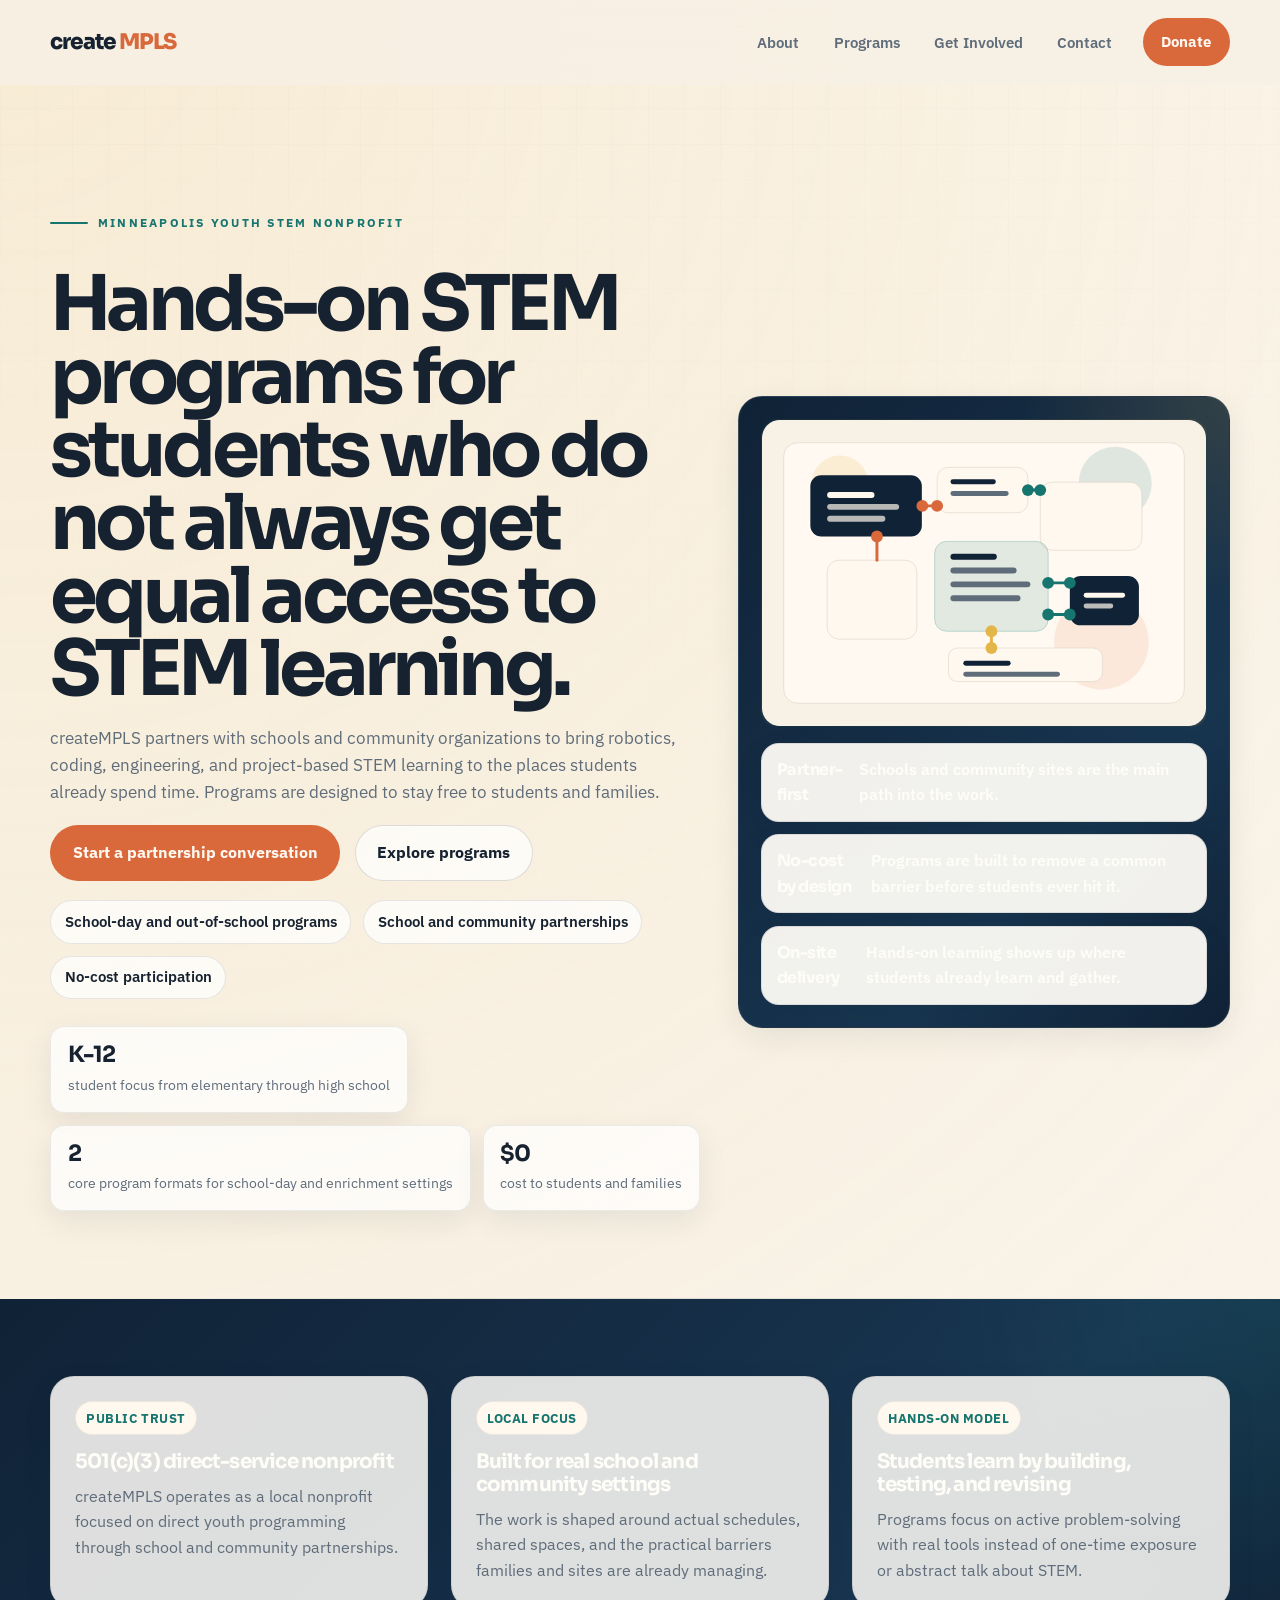
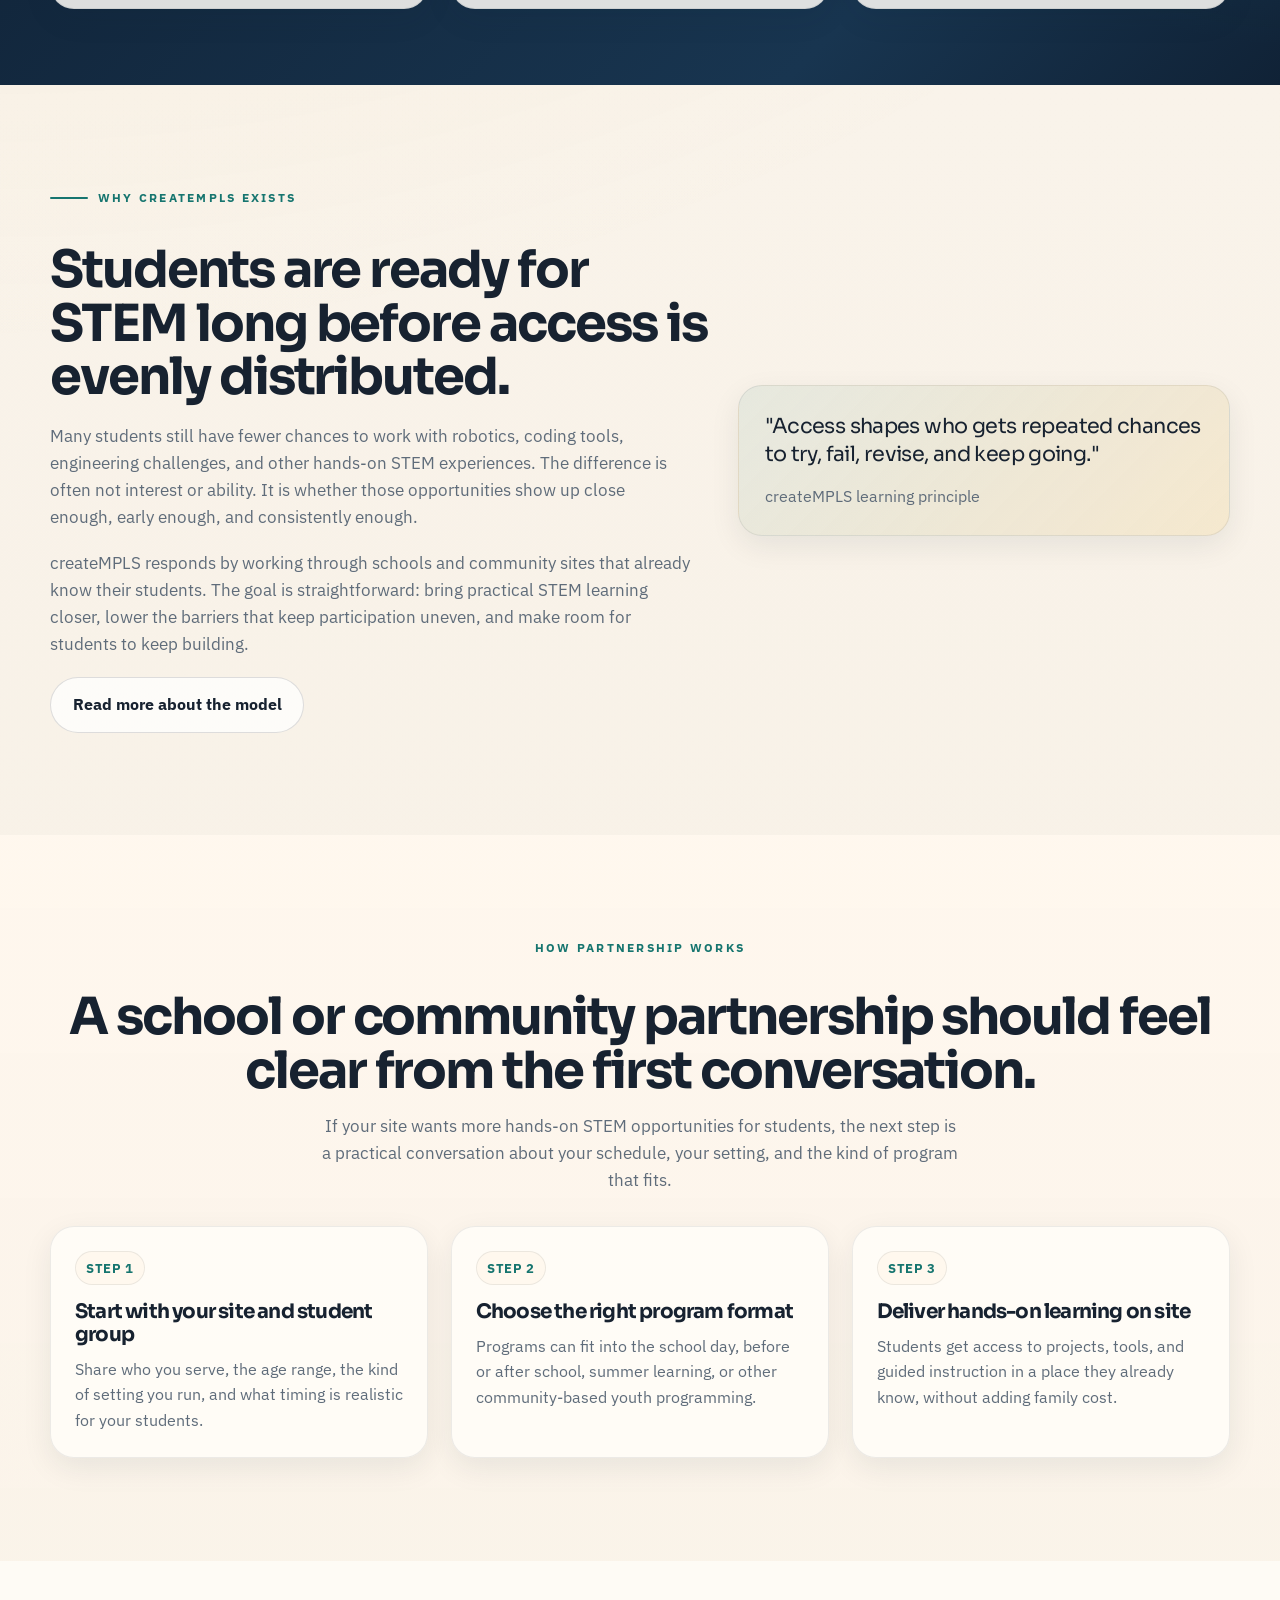
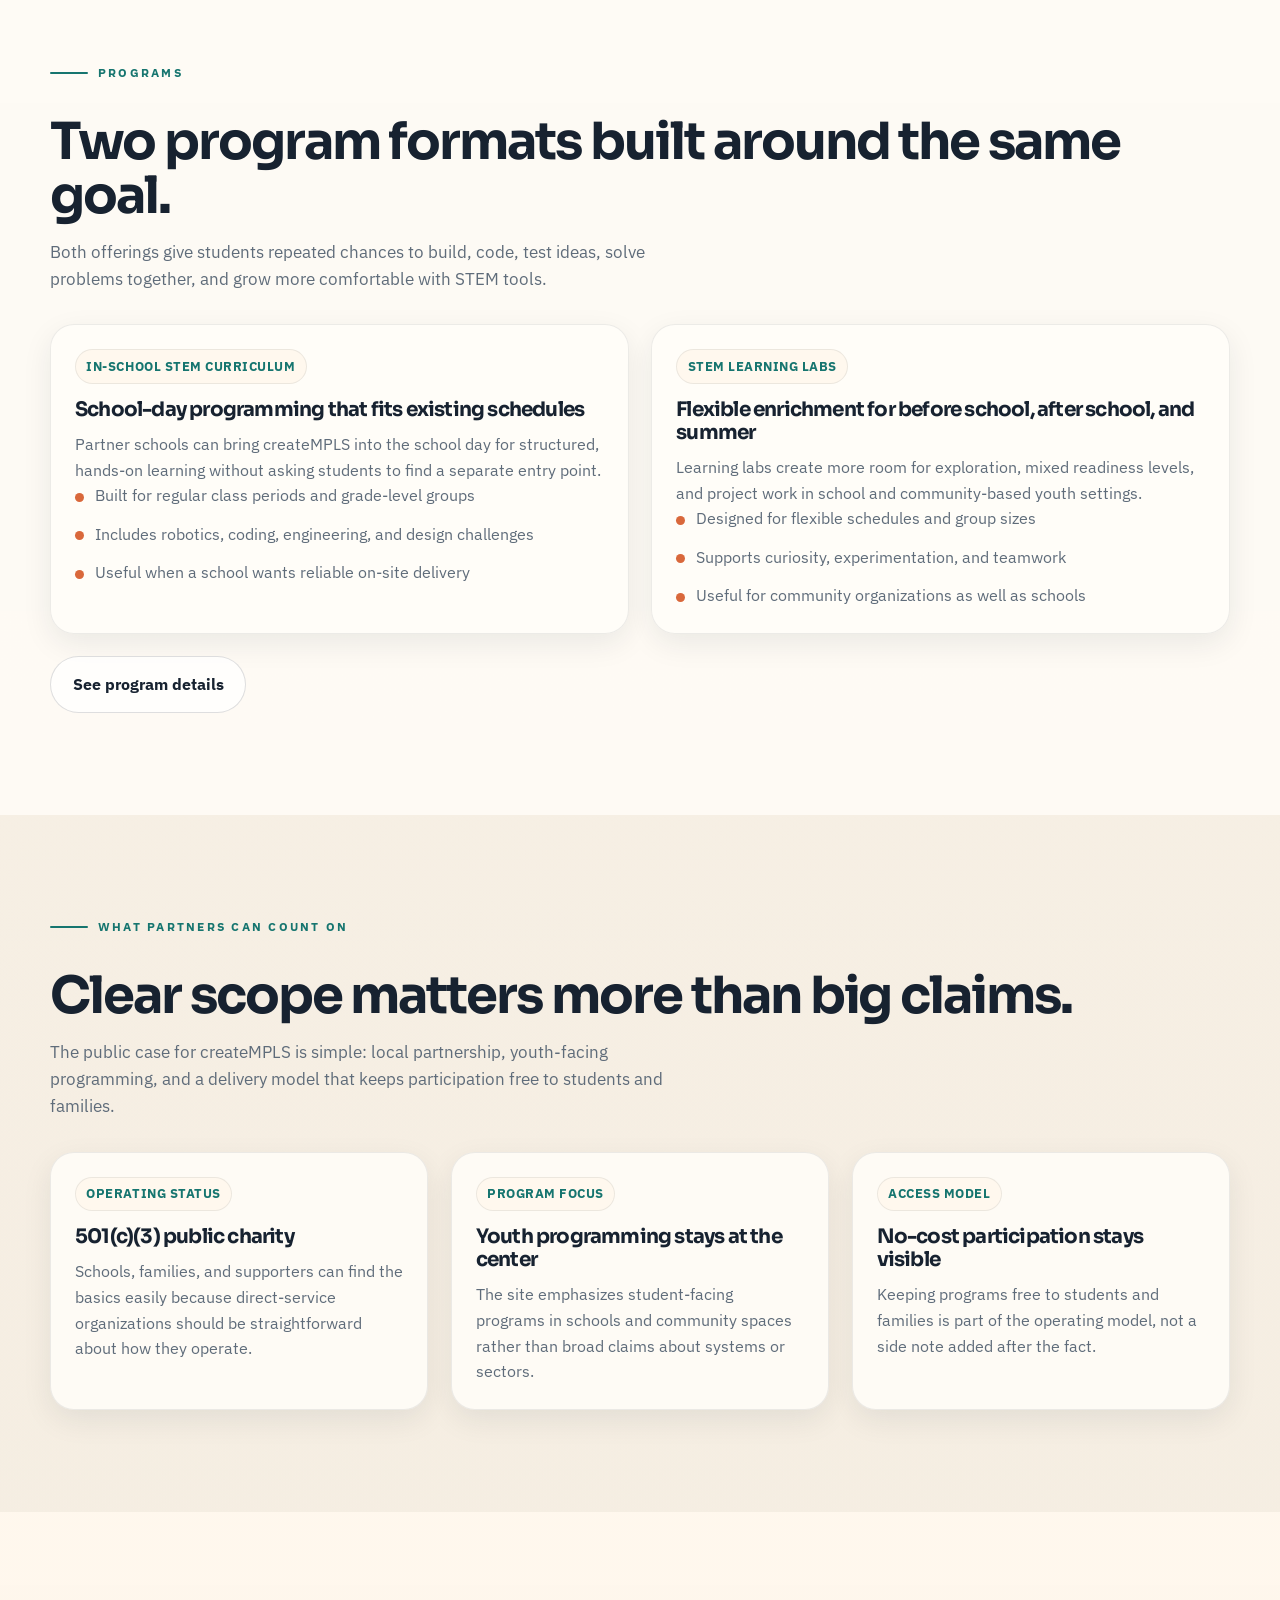
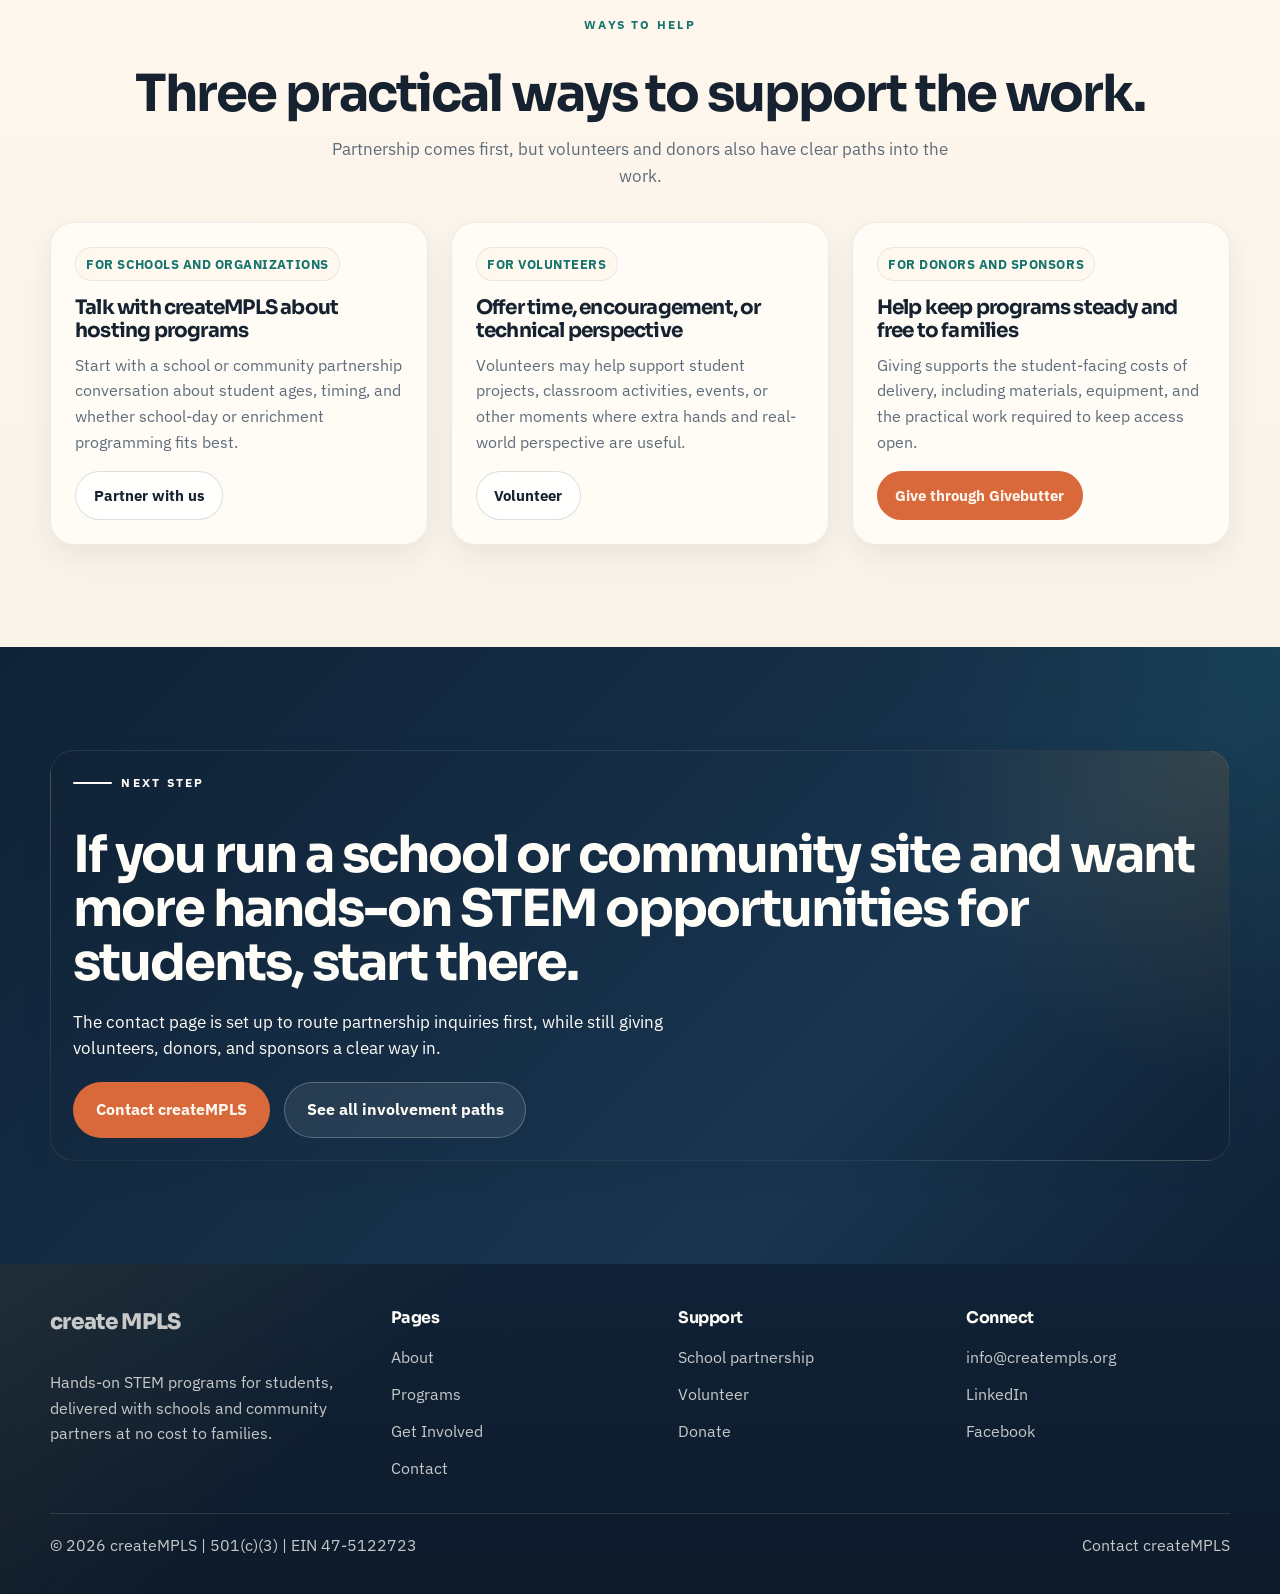
==== commit a8e97675: "Refine site messaging around core programs" ====
--- a/index.html
+++ b/index.html
@@ -3,10 +3,10 @@
 <head>
   <meta charset="UTF-8">
   <meta name="viewport" content="width=device-width, initial-scale=1.0">
-  <title>createMPLS | STEM Access for Students on the Wrong Side of the Gap</title>
-  <meta name="description" content="createMPLS partners with schools and community organizations to deliver hands-on STEM learning at no cost to students and families across Minneapolis and the metro.">
-  <meta property="og:title" content="createMPLS | STEM Access for Students on the Wrong Side of the Gap">
-  <meta property="og:description" content="Hands-on STEM learning, school partnerships, and community-rooted access for students underserved by the tech-education system.">
+  <title>createMPLS | Hands-On STEM Programs for Minneapolis Students</title>
+  <meta name="description" content="createMPLS partners with schools and community organizations to deliver no-cost, hands-on STEM programs for students in Minneapolis and nearby communities.">
+  <meta property="og:title" content="createMPLS | Hands-On STEM Programs for Minneapolis Students">
+  <meta property="og:description" content="School and community partnerships, hands-on STEM programs, and no-cost access for students and families.">
   <meta property="og:type" content="website">
   <meta name="theme-color" content="#102236">
   <link rel="stylesheet" href="assets/css/site.css">
@@ -39,26 +39,26 @@
       <div class="container">
         <div class="hero-grid">
           <div class="hero-copy">
-            <div class="eyebrow">Minneapolis STEM access nonprofit</div>
-            <h1>Hands-on STEM learning for students <span class="accent">too often left on the wrong side</span> of the tech-education gap.</h1>
-            <p>createMPLS partners with schools and community organizations so students can build, code, test, and problem-solve where they already are, with no cost to families and fewer barriers to participation.</p>
+            <div class="eyebrow">Minneapolis youth STEM nonprofit</div>
+            <h1>Hands-on STEM programs for students who do not always get equal access to STEM learning.</h1>
+            <p>createMPLS partners with schools and community organizations to bring robotics, coding, engineering, and project-based STEM learning to the places students already spend time. Programs are designed to stay free to students and families.</p>
             <div class="button-row">
-              <a class="button button--primary" href="contact.html?interest=school_partnership#contact-form">Start a school partnership</a>
+              <a class="button button--primary" href="contact.html?interest=school_partnership#contact-form">Start a partnership conversation</a>
               <a class="button button--secondary" href="programs.html">Explore programs</a>
             </div>
             <div class="pill-row">
-              <span class="pill">School-day and out-of-school delivery</span>
-              <span class="pill">Community-rooted partnerships</span>
-              <span class="pill">No cost to students</span>
+              <span class="pill">School-day and out-of-school programs</span>
+              <span class="pill">School and community partnerships</span>
+              <span class="pill">No-cost participation</span>
             </div>
             <div class="metric-row">
               <div class="metric">
-                <strong data-count="14" data-suffix="+">0</strong>
-                <span>partner schools and community sites</span>
+                <strong data-prefix="K-" data-count="12">0</strong>
+                <span>student focus from elementary through high school</span>
               </div>
               <div class="metric">
                 <strong data-count="2">0</strong>
-                <span>core program tracks across school-day and enrichment settings</span>
+                <span>core program formats for school-day and enrichment settings</span>
               </div>
               <div class="metric">
                 <strong data-prefix="$" data-count="0">0</strong>
@@ -74,15 +74,15 @@
             <div class="overlay-stack">
               <div class="overlay-note">
                 <strong>Partner-first</strong>
-                <span>Schools and community sites are the primary path into the mission.</span>
+                <span>Schools and community sites are the main path into the work.</span>
               </div>
               <div class="overlay-note">
-                <strong>Access built in</strong>
-                <span>Programs reduce cost, transportation, and exposure barriers.</span>
+                <strong>No-cost by design</strong>
+                <span>Programs are built to remove a common barrier before students ever hit it.</span>
               </div>
               <div class="overlay-note">
-                <strong>Local delivery</strong>
-                <span>Instruction, equipment, and support show up where students already learn.</span>
+                <strong>On-site delivery</strong>
+                <span>Hands-on learning shows up where students already learn and gather.</span>
               </div>
             </div>
           </div>
@@ -96,17 +96,17 @@
           <article class="proof-card reveal">
             <span class="card-label">Public trust</span>
             <h3>501(c)(3) direct-service nonprofit</h3>
-            <p>createMPLS operates as a local nonprofit built around direct school and community partnership.</p>
+            <p>createMPLS operates as a local nonprofit focused on direct youth programming through school and community partnerships.</p>
           </article>
           <article class="proof-card reveal delay-1">
-            <span class="card-label">Minneapolis roots</span>
-            <h3>Built around the communities being missed</h3>
-            <p>Schools and neighborhoods facing uneven access to equipment, instruction, and STEM exposure stay at the center of the mission.</p>
+            <span class="card-label">Local focus</span>
+            <h3>Built for real school and community settings</h3>
+            <p>The work is shaped around actual schedules, shared spaces, and the practical barriers families and sites are already managing.</p>
           </article>
           <article class="proof-card reveal delay-2">
             <span class="card-label">Hands-on model</span>
-            <h3>Learning by making, testing, and iterating</h3>
-            <p>Programs focus on robotics, coding, engineering, and project work instead of passive technology exposure.</p>
+            <h3>Students learn by building, testing, and revising</h3>
+            <p>Programs focus on active problem-solving with real tools instead of one-time exposure or abstract talk about STEM.</p>
           </article>
         </div>
       </div>
@@ -117,17 +117,17 @@
         <div class="split-grid">
           <div class="stack reveal">
             <div class="eyebrow">Why createMPLS exists</div>
-            <h2 class="section-heading">Talent is not the scarce resource. Access is.</h2>
-            <p class="section-lead">Students in under-resourced schools are often expected to compete in a technology-shaped world without consistent access to modern tools, dedicated STEM instruction, or the space to imagine themselves in technical fields.</p>
-            <p class="section-lead">createMPLS closes that distance by bringing instruction, equipment, and hands-on learning directly into schools and community sites. The model is practical: meet students where they already are, reduce the barriers that keep them out, and make STEM feel reachable early.</p>
+            <h2 class="section-heading">Students are ready for STEM long before access is evenly distributed.</h2>
+            <p class="section-lead">Many students still have fewer chances to work with robotics, coding tools, engineering challenges, and other hands-on STEM experiences. The difference is often not interest or ability. It is whether those opportunities show up close enough, early enough, and consistently enough.</p>
+            <p class="section-lead">createMPLS responds by working through schools and community sites that already know their students. The goal is straightforward: bring practical STEM learning closer, lower the barriers that keep participation uneven, and make room for students to keep building.</p>
             <div class="button-row">
-              <a class="button button--secondary" href="about.html">Read the full story</a>
+              <a class="button button--secondary" href="about.html">Read more about the model</a>
             </div>
           </div>
 
           <aside class="quote-card reveal delay-1">
-            <blockquote>"Students miss opportunities in STEM not because they lack ability, but because access is distributed unevenly."</blockquote>
-            <cite>createMPLS mission statement</cite>
+            <blockquote>"Access shapes who gets repeated chances to try, fail, revise, and keep going."</blockquote>
+            <cite>createMPLS learning principle</cite>
           </aside>
         </div>
       </div>
@@ -138,24 +138,24 @@
         <div class="section-header section-header--center reveal">
           <div class="eyebrow">How partnership works</div>
           <h2 class="section-heading">A school or community partnership should feel clear from the first conversation.</h2>
-          <p class="section-lead">If your school or organization is trying to widen access, the next step should be clear: start a conversation about your students, your setting, and the kind of support that will actually work.</p>
+          <p class="section-lead">If your site wants more hands-on STEM opportunities for students, the next step is a practical conversation about your schedule, your setting, and the kind of program that fits.</p>
         </div>
 
         <div class="feature-grid">
           <article class="feature-card reveal">
             <span class="card-label">Step 1</span>
-            <h3>Start with your site and student needs</h3>
-            <p>Use the contact flow to describe your school, community organization, learner age range, and scheduling reality.</p>
+            <h3>Start with your site and student group</h3>
+            <p>Share who you serve, the age range, the kind of setting you run, and what timing is realistic for your students.</p>
           </article>
           <article class="feature-card reveal delay-1">
             <span class="card-label">Step 2</span>
-            <h3>Shape the right program model</h3>
-            <p>createMPLS can fit into the school day, before or after school, summer programming, or community-based enrichment.</p>
+            <h3>Choose the right program format</h3>
+            <p>Programs can fit into the school day, before or after school, summer learning, or other community-based youth programming.</p>
           </article>
           <article class="feature-card reveal delay-2">
             <span class="card-label">Step 3</span>
-            <h3>Deliver hands-on learning with fewer barriers</h3>
-            <p>Instruction, tools, and hands-on project work show up on site so students can participate without extra transportation or family cost.</p>
+            <h3>Deliver hands-on learning on site</h3>
+            <p>Students get access to projects, tools, and guided instruction in a place they already know, without adding family cost.</p>
           </article>
         </div>
       </div>
@@ -165,30 +165,30 @@
       <div class="container">
         <div class="section-header reveal">
           <div class="eyebrow">Programs</div>
-          <h2 class="section-heading">Two program tracks, one shared purpose.</h2>
-          <p class="section-lead">Both offerings are built to help students practice technical skills, teamwork, iteration, and confidence with real tools.</p>
+          <h2 class="section-heading">Two program formats built around the same goal.</h2>
+          <p class="section-lead">Both offerings give students repeated chances to build, code, test ideas, solve problems together, and grow more comfortable with STEM tools.</p>
         </div>
 
         <div class="program-grid program-grid--two">
           <article class="program-card reveal">
             <span class="card-label">In-school STEM curriculum</span>
-            <h3>School-day learning that fits existing schedules</h3>
-            <p>Partner schools can bring createMPLS into the school day for hands-on engineering and technology learning without asking students to find a separate entry point.</p>
+            <h3>School-day programming that fits existing schedules</h3>
+            <p>Partner schools can bring createMPLS into the school day for structured, hands-on learning without asking students to find a separate entry point.</p>
             <ul class="checklist">
-              <li>Progressive learning from early builders to older robotics and coding work</li>
-              <li>Structured around design, iteration, and collaboration</li>
-              <li>Useful when schools want reliable, direct delivery support</li>
+              <li>Built for regular class periods and grade-level groups</li>
+              <li>Includes robotics, coding, engineering, and design challenges</li>
+              <li>Useful when a school wants reliable on-site delivery</li>
             </ul>
           </article>
 
           <article class="program-card reveal delay-1">
             <span class="card-label">STEM learning labs</span>
             <h3>Flexible enrichment for before school, after school, and summer</h3>
-            <p>Labs create room for broader exploration across coding, robotics, fabrication, and other STEM experiences that help students discover what interests them.</p>
+            <p>Learning labs create more room for exploration, mixed readiness levels, and project work in school and community-based youth settings.</p>
             <ul class="checklist">
-              <li>Built for enrichment settings and mixed readiness levels</li>
-              <li>Includes room for curiosity, experimentation, and team experiences</li>
-              <li>Useful for community sites as well as school partners</li>
+              <li>Designed for flexible schedules and group sizes</li>
+              <li>Supports curiosity, experimentation, and teamwork</li>
+              <li>Useful for community organizations as well as schools</li>
             </ul>
           </article>
         </div>
@@ -202,26 +202,26 @@
     <section class="section" data-content-block="home-proof">
       <div class="container">
         <div class="section-header reveal">
-          <div class="eyebrow">Proof points</div>
-          <h2 class="section-heading">Credibility comes from clarity, local context, and visible work.</h2>
-          <p class="section-lead">Trust grows through local partnership, visible operating clarity, and a delivery model that keeps participation free to students and families.</p>
+          <div class="eyebrow">What partners can count on</div>
+          <h2 class="section-heading">Clear scope matters more than big claims.</h2>
+          <p class="section-lead">The public case for createMPLS is simple: local partnership, youth-facing programming, and a delivery model that keeps participation free to students and families.</p>
         </div>
 
         <div class="proof-grid">
           <article class="proof-card reveal">
-            <span class="card-label">Recognition</span>
-            <h3>2023 Tekne Award finalist</h3>
-            <p>Recognition helps signal that the work is visible beyond the organization itself while classroom impact continues to deepen locally.</p>
+            <span class="card-label">Operating status</span>
+            <h3>501(c)(3) public charity</h3>
+            <p>Schools, families, and supporters can find the basics easily because direct-service organizations should be straightforward about how they operate.</p>
           </article>
           <article class="proof-card reveal delay-1">
-            <span class="card-label">Operating principle</span>
-            <h3>No-cost participation is part of the design</h3>
-            <p>Cost is not treated as a scholarship add-on. Access is built into the delivery model itself.</p>
+            <span class="card-label">Program focus</span>
+            <h3>Youth programming stays at the center</h3>
+            <p>The site emphasizes student-facing programs in schools and community spaces rather than broad claims about systems or sectors.</p>
           </article>
           <article class="proof-card reveal delay-2">
-            <span class="card-label">Future-ready structure</span>
-            <h3>Ready for real photos, logos, and verified reporting</h3>
-            <p>The layouts already support future classroom photography, partner marks, and stronger outcome reporting without requiring a rebuild.</p>
+            <span class="card-label">Access model</span>
+            <h3>No-cost participation stays visible</h3>
+            <p>Keeping programs free to students and families is part of the operating model, not a side note added after the fact.</p>
           </article>
         </div>
       </div>
@@ -230,32 +230,32 @@
     <section class="section section--tint" data-content-block="home-get-involved">
       <div class="container">
         <div class="section-header section-header--center reveal">
-          <div class="eyebrow">Ways to act</div>
-          <h2 class="section-heading">Three clear ways to help close the gap.</h2>
-          <p class="section-lead">Partnership comes first in the page flow, but volunteers and donors still have visible, specific paths into the work.</p>
+          <div class="eyebrow">Ways to help</div>
+          <h2 class="section-heading">Three practical ways to support the work.</h2>
+          <p class="section-lead">Partnership comes first, but volunteers and donors also have clear paths into the work.</p>
         </div>
 
         <div class="route-grid">
           <article class="route-card reveal">
             <span class="card-label">For schools and organizations</span>
-            <h3>Bring createMPLS to your site</h3>
-            <p>Start a conversation about school-day programming, learning labs, or a community-based partnership.</p>
+            <h3>Talk with createMPLS about hosting programs</h3>
+            <p>Start with a school or community partnership conversation about student ages, timing, and whether school-day or enrichment programming fits best.</p>
             <div class="button-row button-row--spaced">
               <a class="button button--secondary button--small" href="contact.html?interest=school_partnership#contact-form">Partner with us</a>
             </div>
           </article>
           <article class="route-card reveal delay-1">
             <span class="card-label">For volunteers</span>
-            <h3>Support students directly</h3>
-            <p>Volunteer time, technical experience, and classroom support can widen what students think is possible.</p>
+            <h3>Offer time, encouragement, or technical perspective</h3>
+            <p>Volunteers may help support student projects, classroom activities, events, or other moments where extra hands and real-world perspective are useful.</p>
             <div class="button-row button-row--spaced">
               <a class="button button--secondary button--small" href="contact.html?interest=volunteering#contact-form">Volunteer</a>
             </div>
           </article>
           <article class="route-card reveal delay-2">
             <span class="card-label">For donors and sponsors</span>
-            <h3>Fund access, not just enthusiasm</h3>
-            <p>Donations help keep equipment, instruction, and delivery aligned with the no-cost model students rely on.</p>
+            <h3>Help keep programs steady and free to families</h3>
+            <p>Giving supports the student-facing costs of delivery, including materials, equipment, and the practical work required to keep access open.</p>
             <div class="button-row button-row--spaced">
               <a class="button button--primary button--small" href="https://givebutter.com/creatempls" target="_blank" rel="noopener">Give through Givebutter</a>
             </div>
@@ -269,10 +269,10 @@
         <div class="cta-card cta-card--dark reveal">
           <div class="stack">
             <div class="eyebrow">Next step</div>
-            <h2 class="section-heading">A student's access to STEM should not depend on whether their school can absorb another gap.</h2>
-            <p class="section-lead">If you represent a school, community site, company, or donor group that wants to help close that gap, start with the contact page and choose the path that fits.</p>
+            <h2 class="section-heading">If you run a school or community site and want more hands-on STEM opportunities for students, start there.</h2>
+            <p class="section-lead">The contact page is set up to route partnership inquiries first, while still giving volunteers, donors, and sponsors a clear way in.</p>
             <div class="button-row">
-              <a class="button button--primary" href="contact.html">Contact createMPLS</a>
+              <a class="button button--primary" href="contact.html?interest=school_partnership#contact-form">Contact createMPLS</a>
               <a class="button button--ghost" href="get-involved.html">See all involvement paths</a>
             </div>
           </div>
@@ -286,7 +286,7 @@
       <div class="site-footer__grid">
         <div>
           <h3 class="brand"><span class="brand__create">create</span><span class="brand__mpls">MPLS</span></h3>
-          <p>Hands-on STEM access for students underserved by the tech-education system, built through school and community partnership.</p>
+          <p>Hands-on STEM programs for students, delivered with schools and community partners at no cost to families.</p>
         </div>
         <div>
           <h4>Pages</h4>
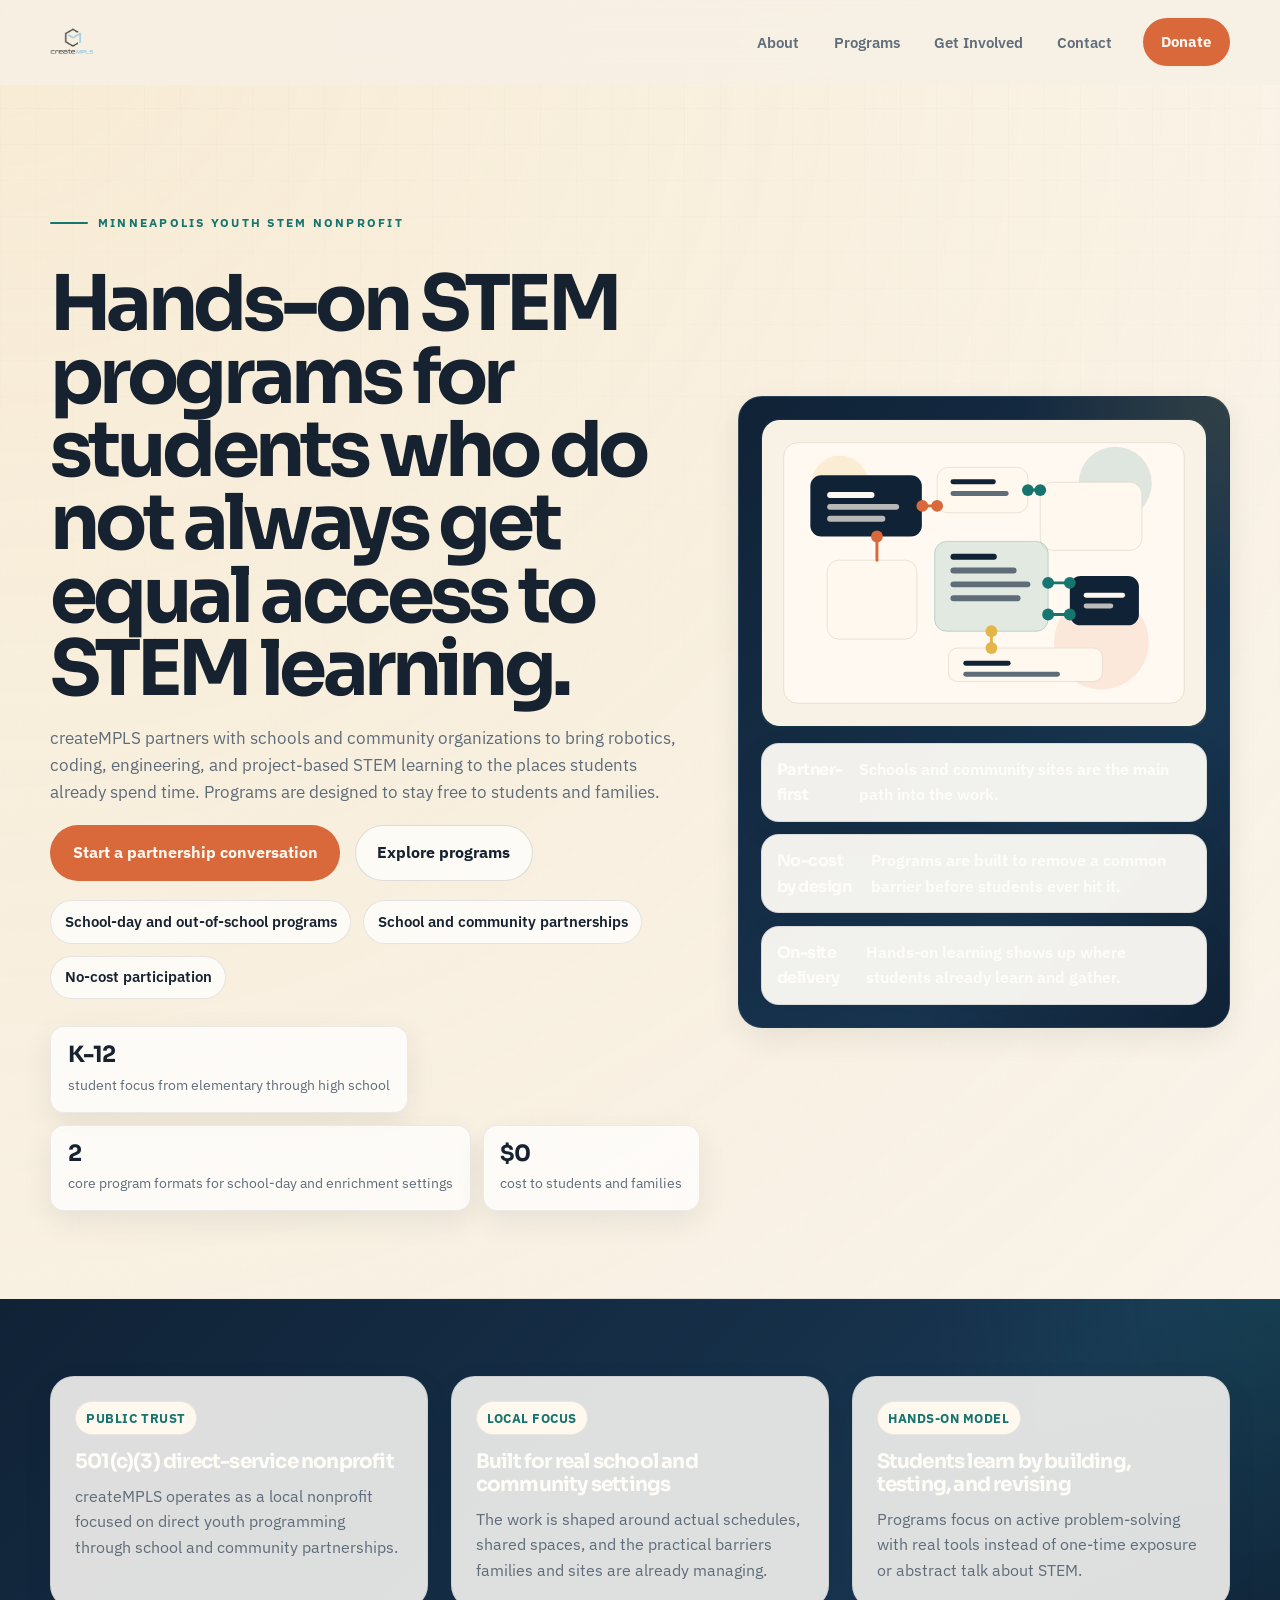
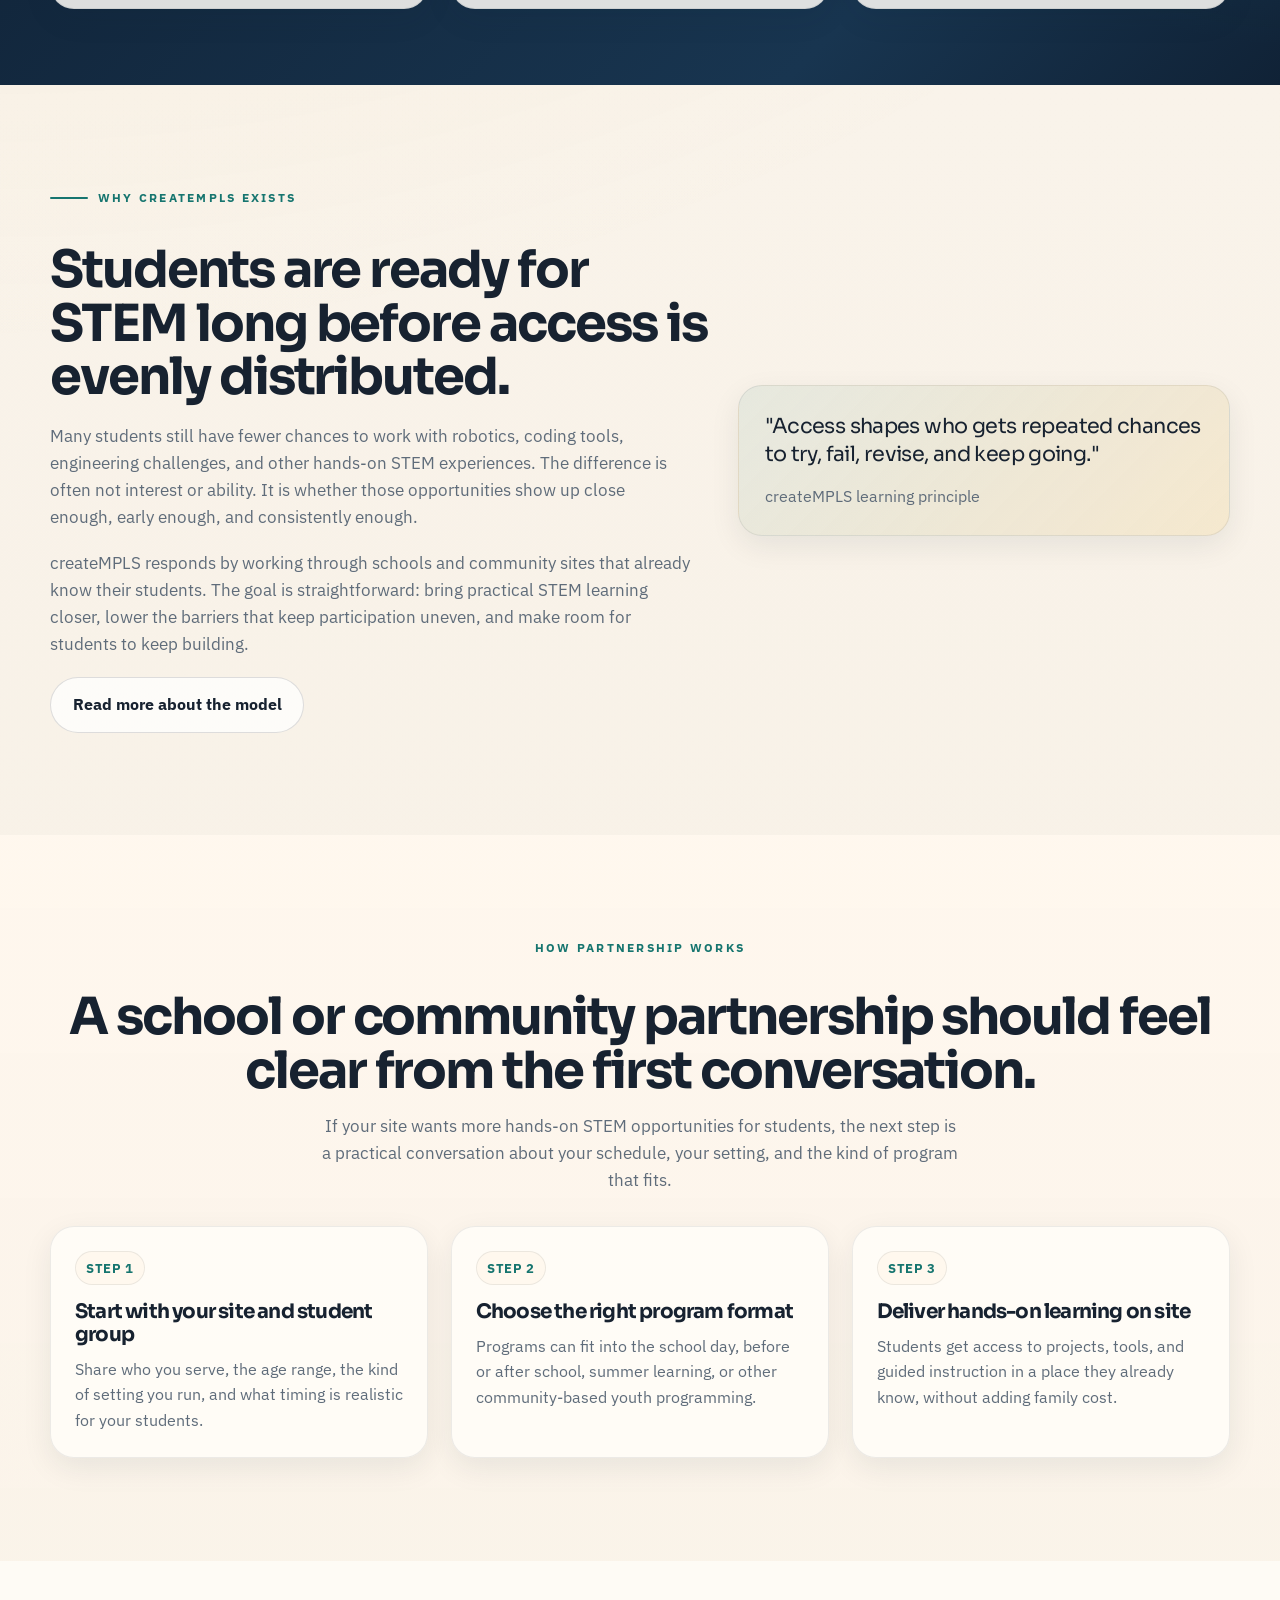
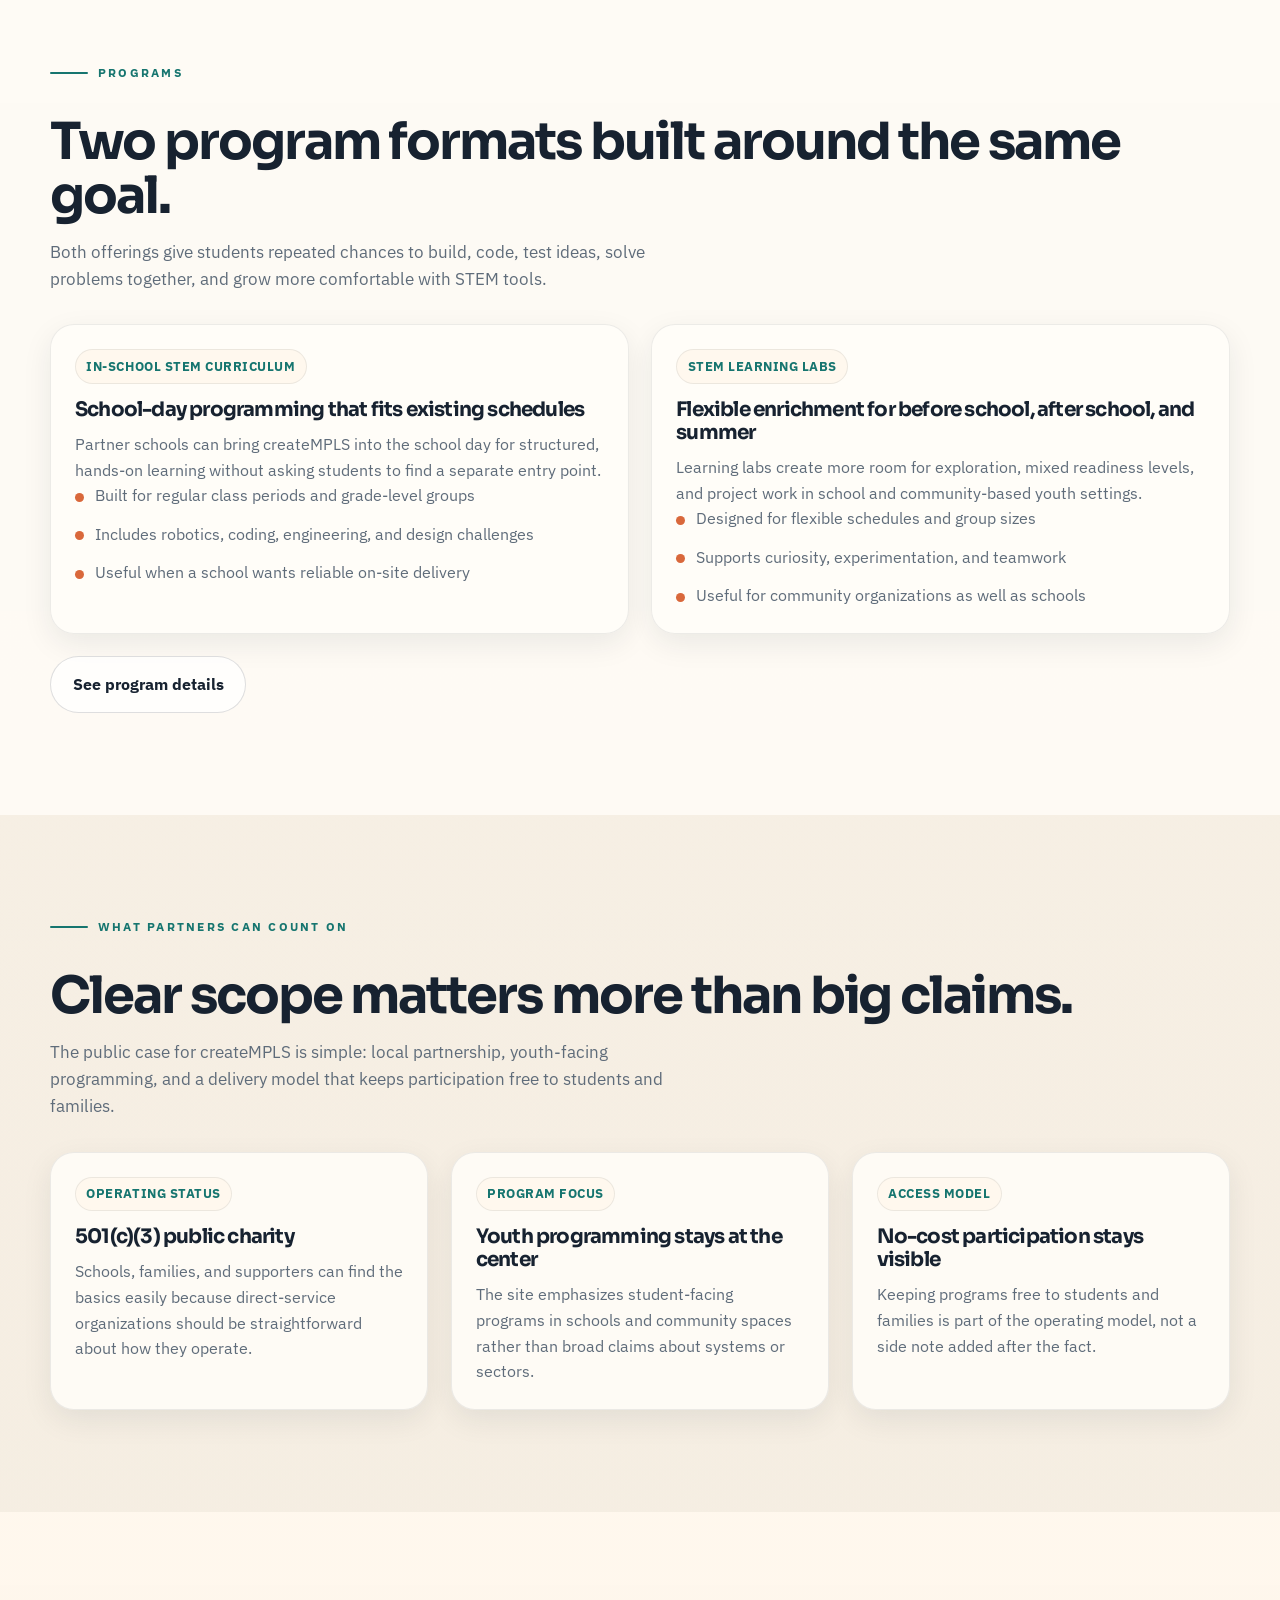
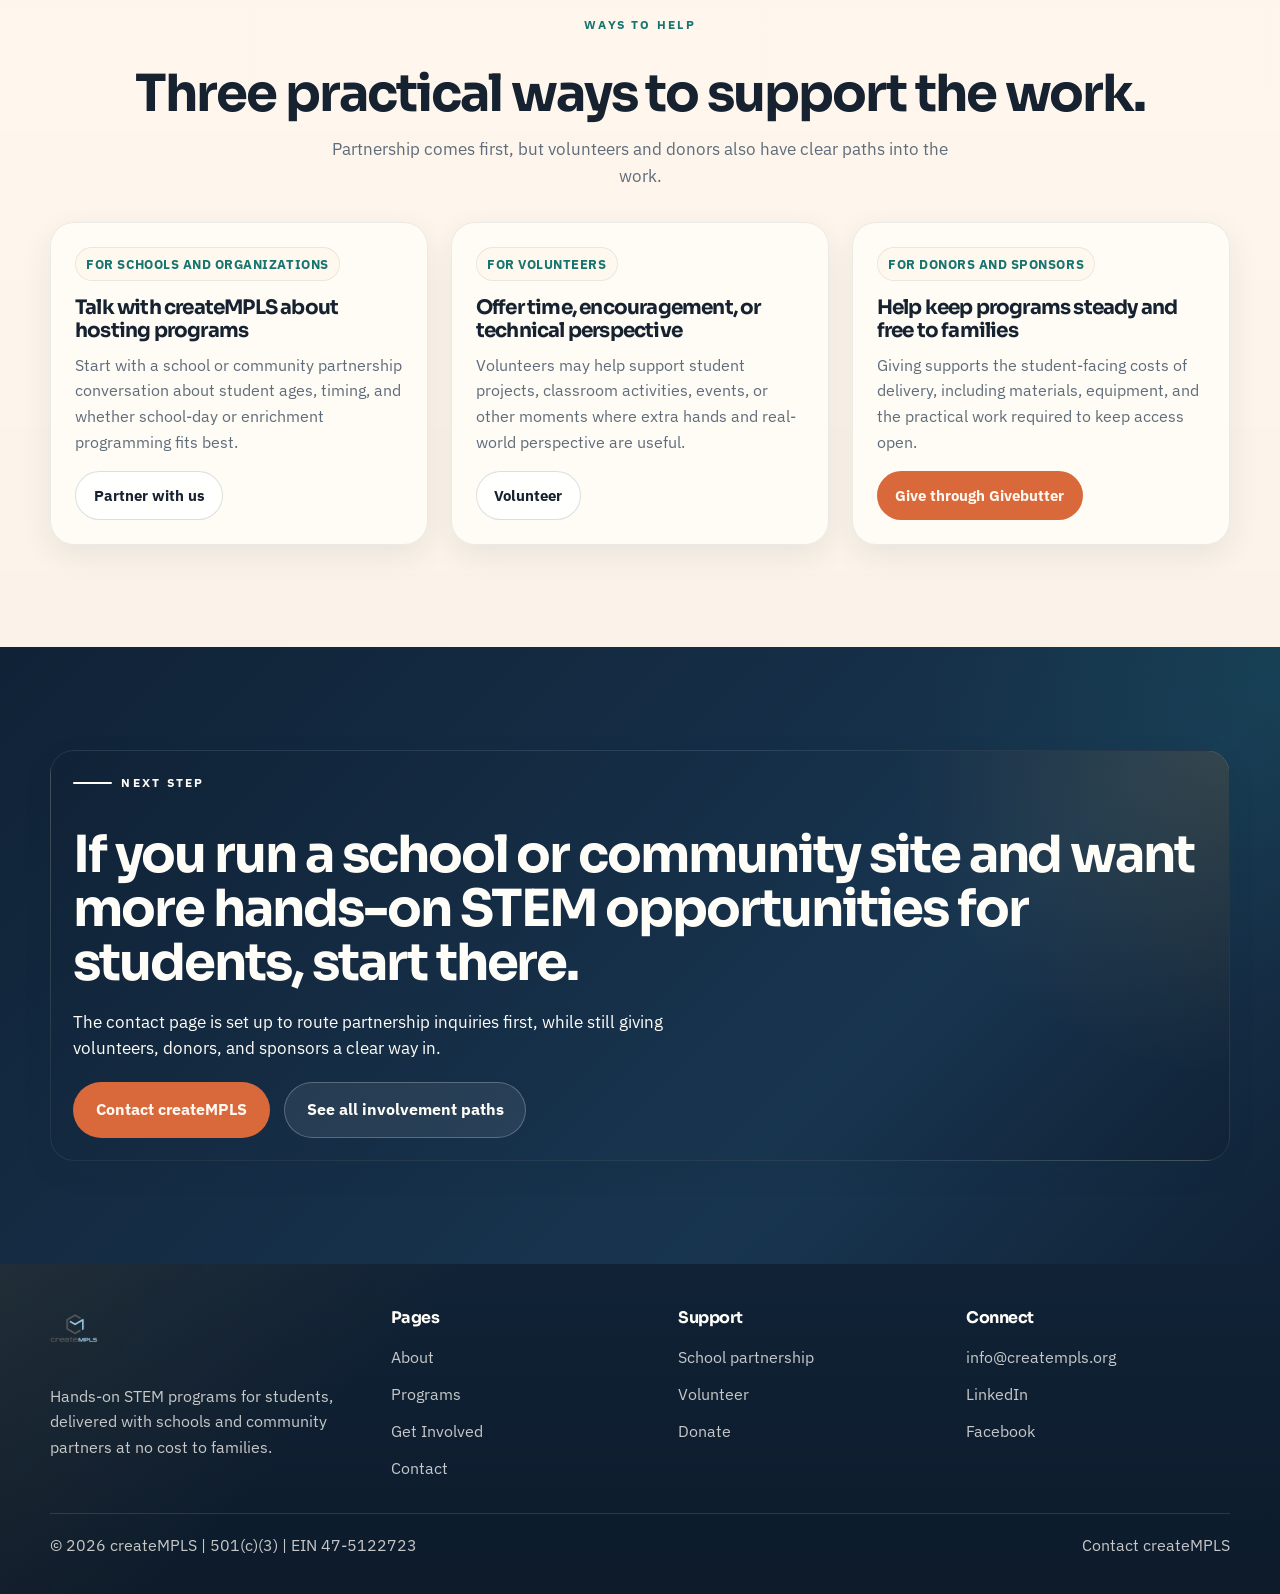
==== commit f10d19a2: "Add createMPLS logo to shared site chrome" ====
--- a/index.html
+++ b/index.html
@@ -16,7 +16,7 @@
     <div class="container">
       <nav class="site-nav" aria-label="Primary">
         <a class="brand" href="index.html" aria-label="createMPLS home">
-          <span class="brand__create">create</span><span class="brand__mpls">MPLS</span>
+          <img class="brand__logo" src="assets/img/creatempls-logo.png" alt="createMPLS">
         </a>
         <button class="site-nav__toggle" type="button" aria-label="Toggle navigation" aria-expanded="false" data-nav-toggle>
           <span></span><span></span><span></span>
@@ -285,7 +285,7 @@
     <div class="container">
       <div class="site-footer__grid">
         <div>
-          <h3 class="brand"><span class="brand__create">create</span><span class="brand__mpls">MPLS</span></h3>
+          <h3 class="brand"><img class="brand__logo" src="assets/img/creatempls-logo.png" alt="createMPLS"></h3>
           <p>Hands-on STEM programs for students, delivered with schools and community partners at no cost to families.</p>
         </div>
         <div>
--- a/assets/css/site.css
+++ b/assets/css/site.css
@@ -297,12 +297,21 @@
 
 .brand {
   display: inline-flex;
-  align-items: baseline;
-  gap: 0.2rem;
+  align-items: center;
+  gap: 0.55rem;
   font-family: 'Sora', sans-serif;
   font-size: 1.35rem;
   font-weight: 800;
   letter-spacing: -0.05em;
+}
+
+.brand__logo {
+  width: auto;
+  height: 2.75rem;
+}
+
+.site-footer .brand__logo {
+  height: 3rem;
 }
 
 .brand__create {
@@ -1139,6 +1148,10 @@
   .site-nav__links a {
     justify-content: center;
   }
+
+  .brand__logo {
+    height: 2.45rem;
+  }
 }
 
 @media (max-width: 720px) {
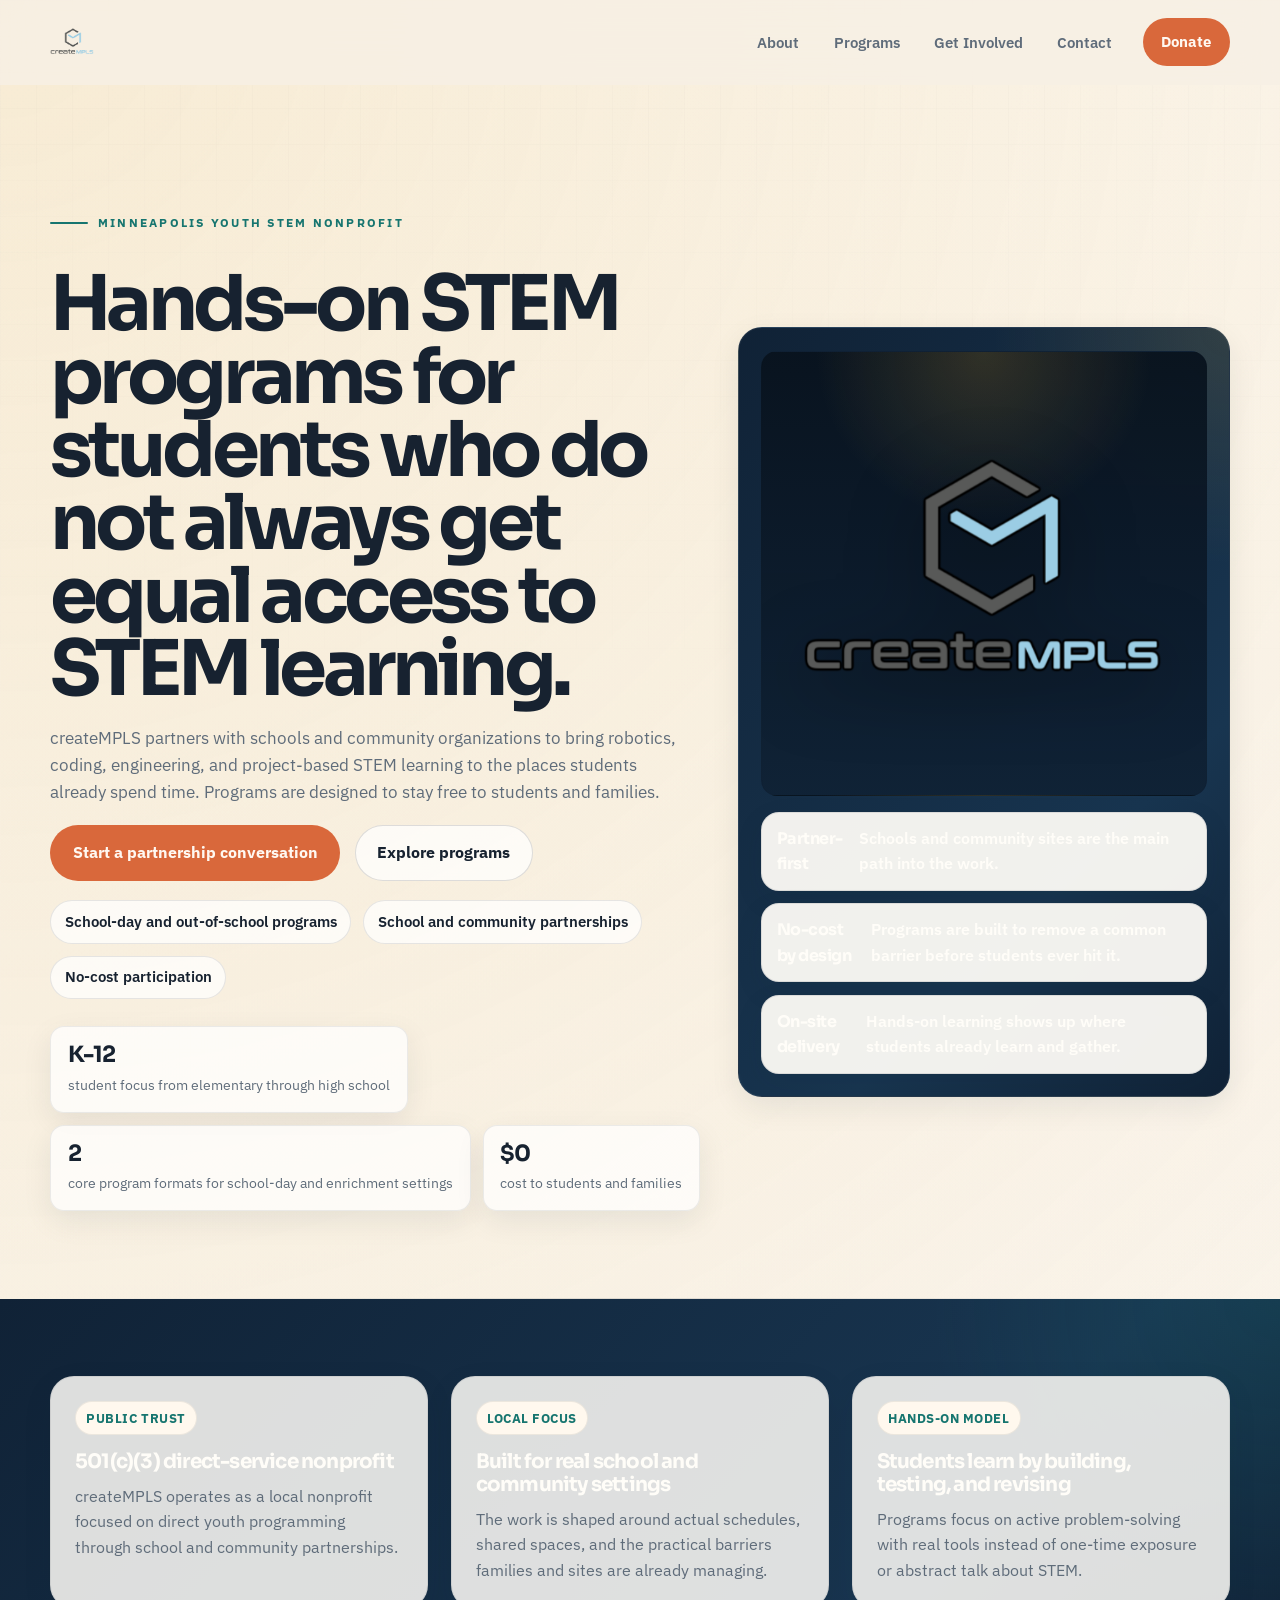
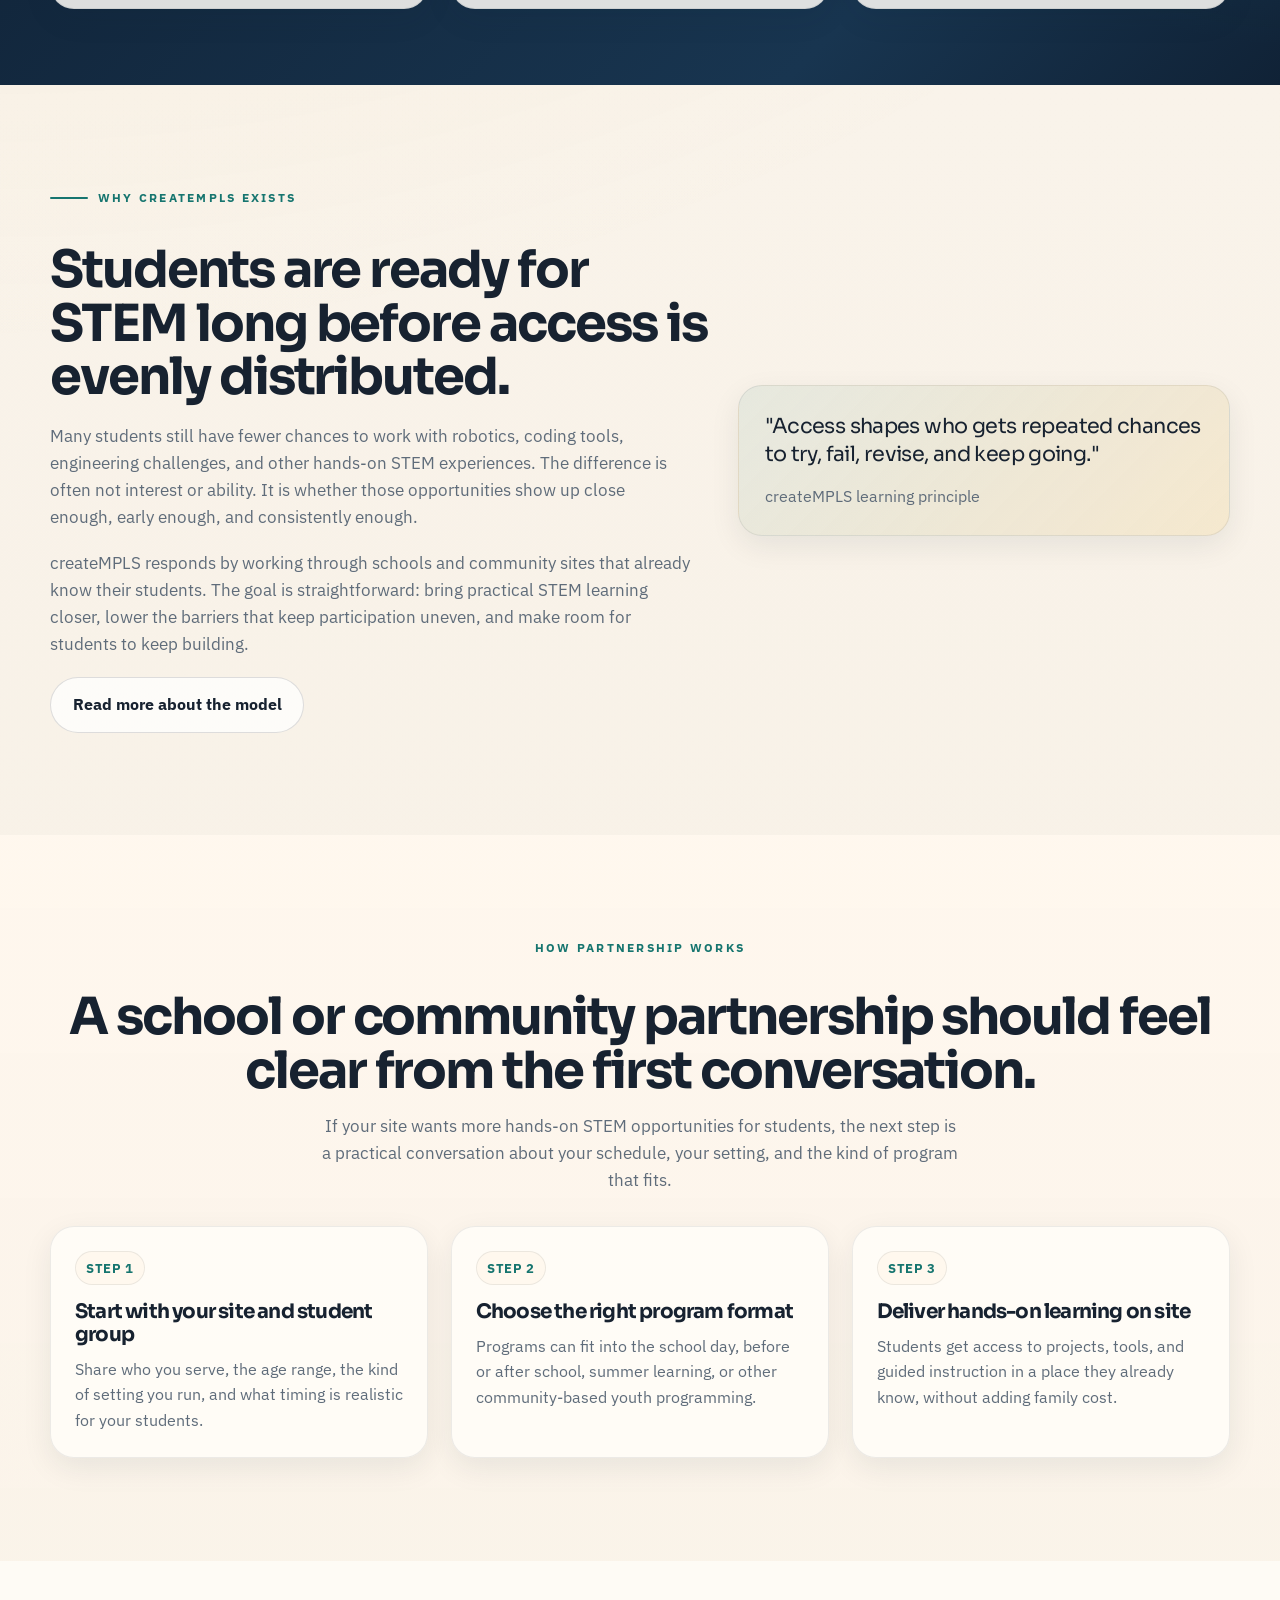
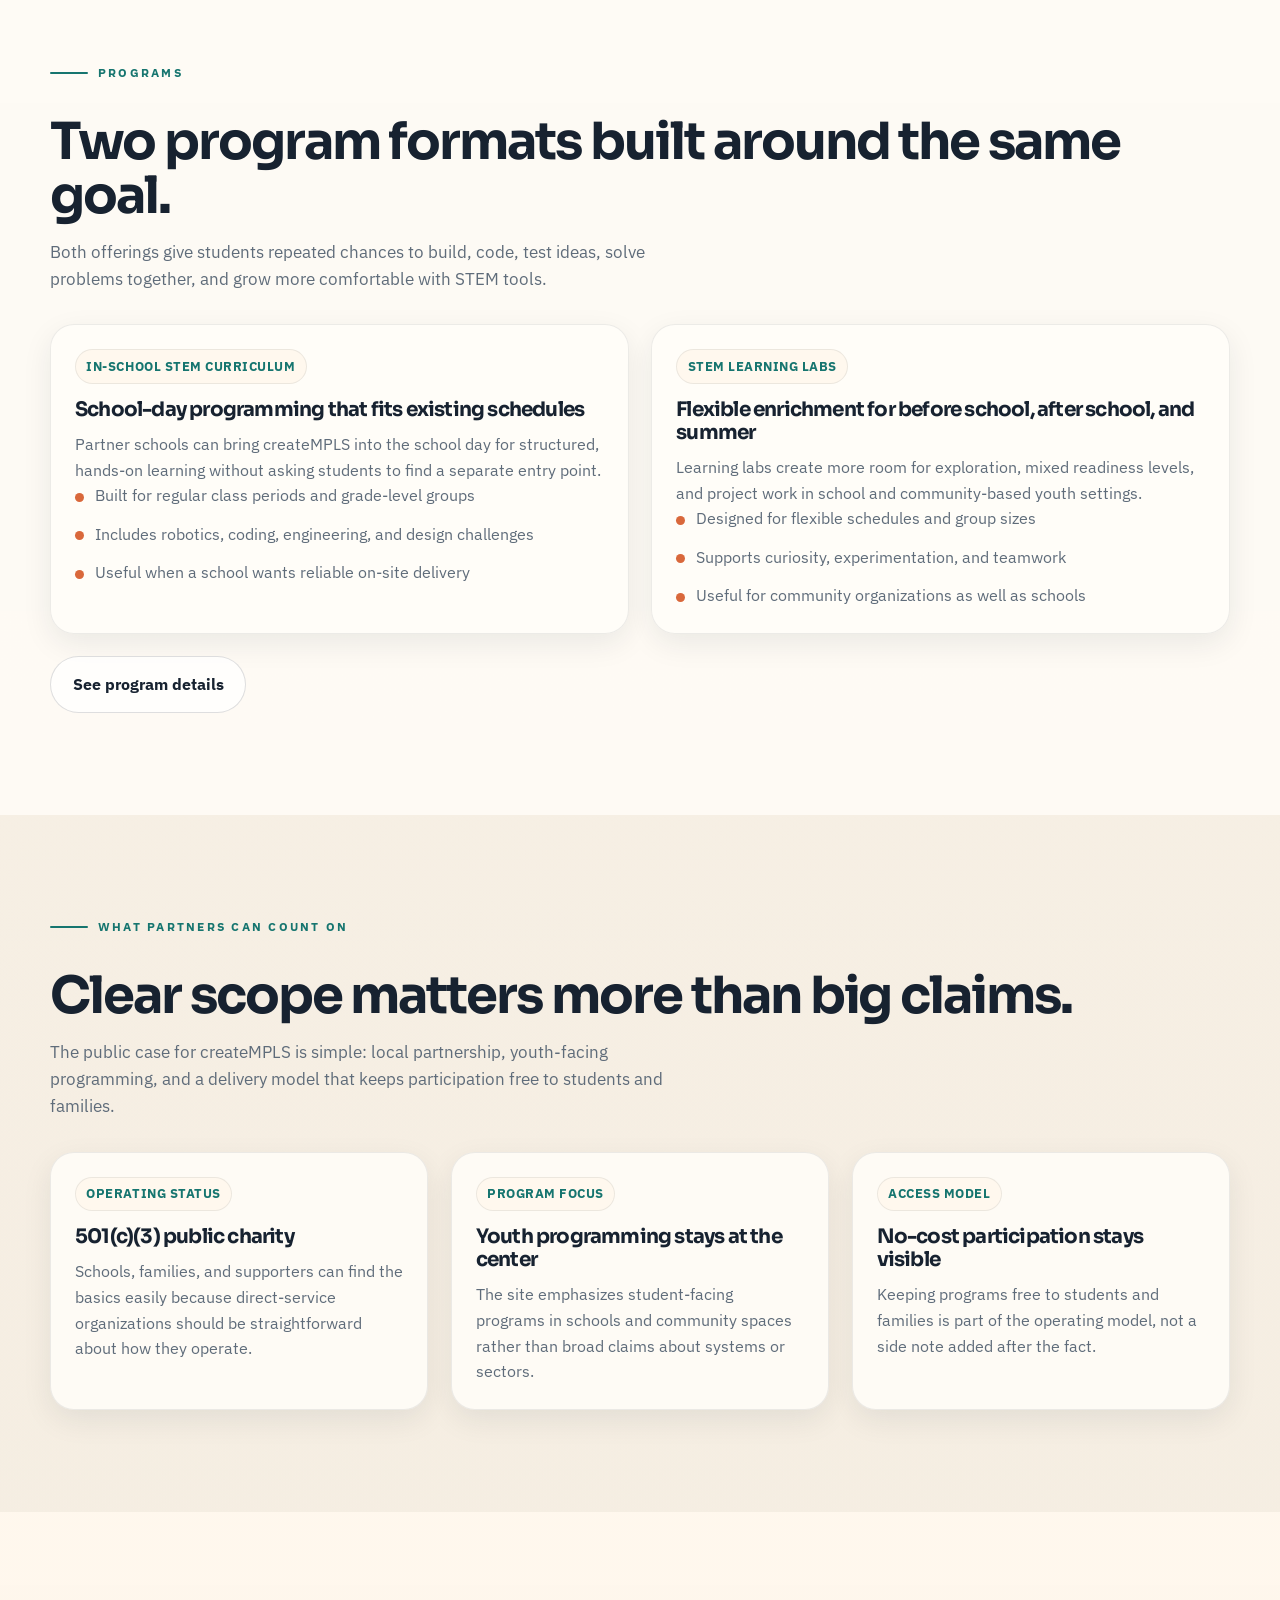
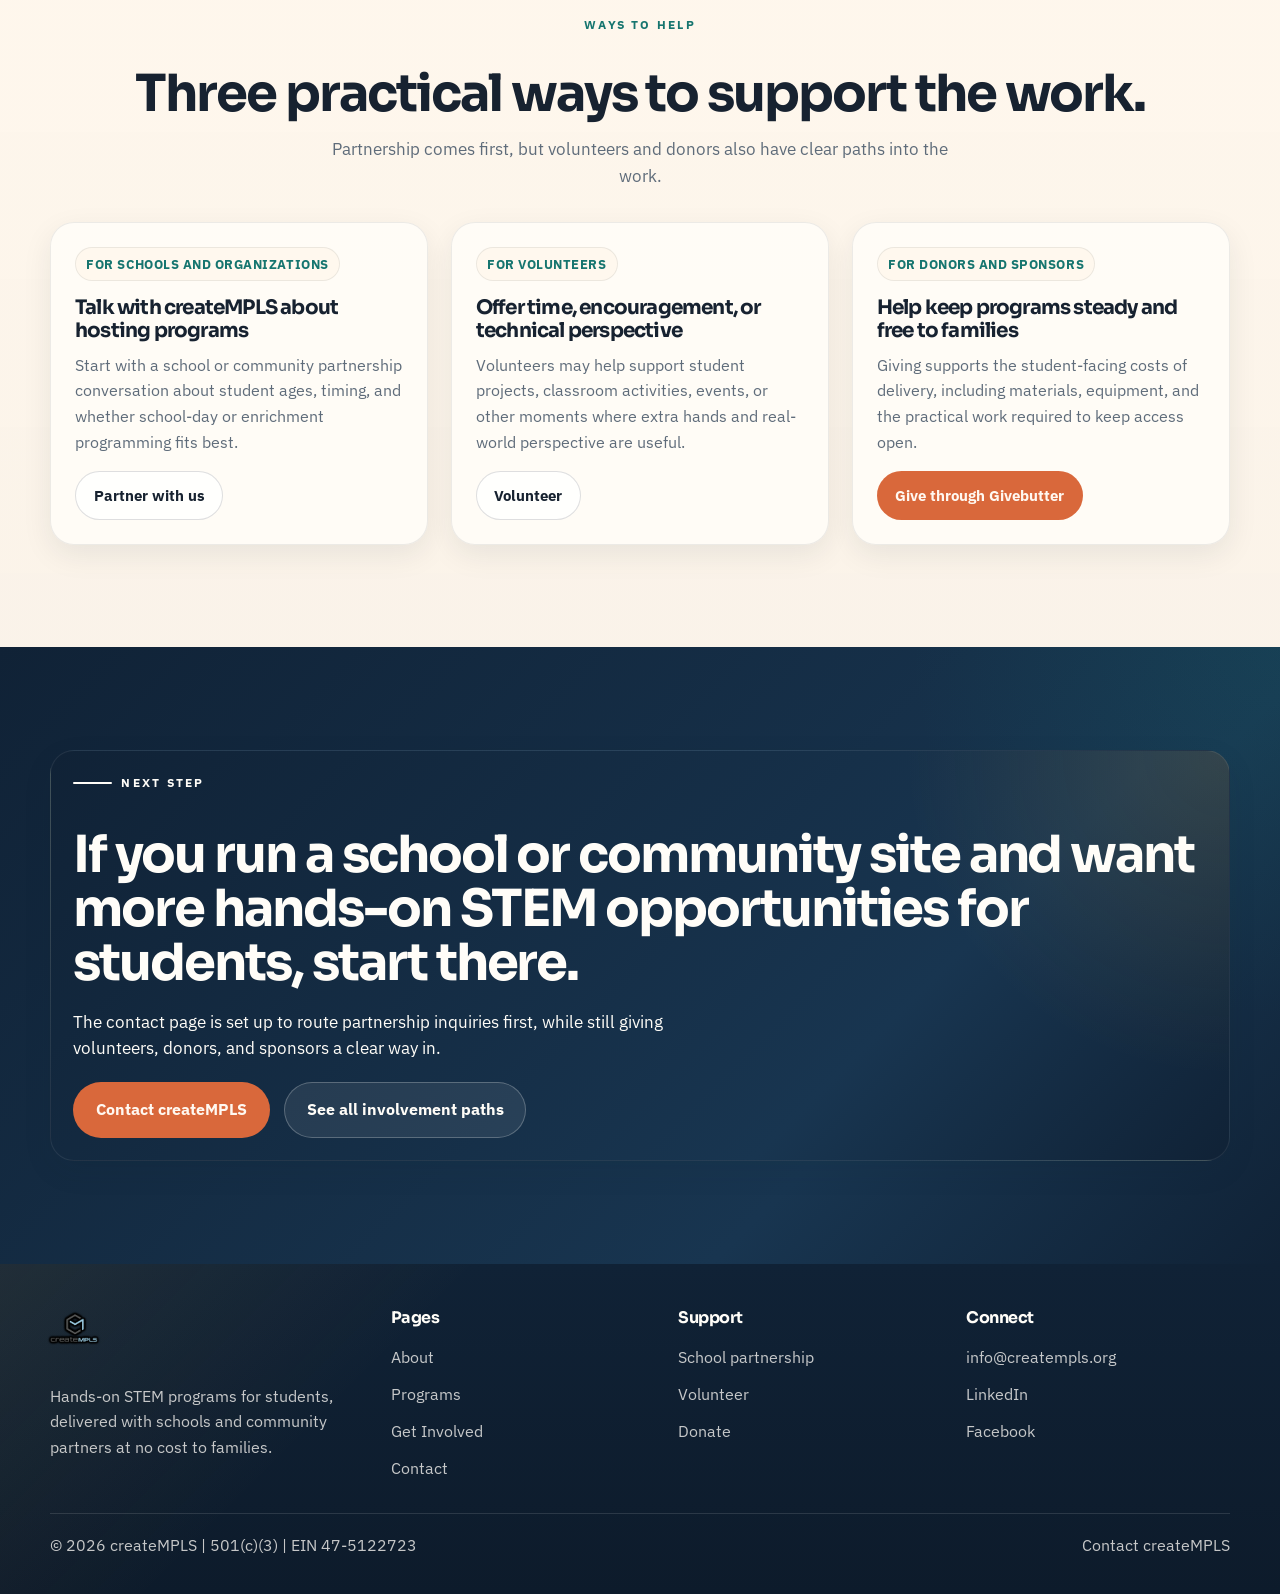
==== commit 2624cbba: "Use logo for hero art and improve contrast" ====
--- a/index.html
+++ b/index.html
@@ -68,8 +68,8 @@
           </div>
 
           <div class="hero-visual hero-visual--dark reveal">
-            <div class="placeholder-figure">
-              <img src="assets/img/hero-network.svg" alt="Abstract illustration of connected schools, labs, and hands-on STEM pathways.">
+            <div class="placeholder-figure placeholder-figure--brand">
+              <img src="assets/img/creatempls-logo.png" alt="createMPLS logo">
             </div>
             <div class="overlay-stack">
               <div class="overlay-note">
--- a/assets/css/site.css
+++ b/assets/css/site.css
@@ -312,6 +312,12 @@
 
 .site-footer .brand__logo {
   height: 3rem;
+  filter:
+    drop-shadow(0 0 1px rgba(0, 0, 0, 0.96))
+    drop-shadow(1px 0 0 rgba(0, 0, 0, 0.88))
+    drop-shadow(-1px 0 0 rgba(0, 0, 0, 0.88))
+    drop-shadow(0 1px 0 rgba(0, 0, 0, 0.88))
+    drop-shadow(0 -1px 0 rgba(0, 0, 0, 0.88));
 }
 
 .brand__create {
@@ -604,11 +610,32 @@
   border: 1px solid rgba(23, 34, 48, 0.08);
 }
 
+.placeholder-figure--brand {
+  display: grid;
+  place-items: center;
+  min-height: clamp(16rem, 34vw, 24rem);
+  padding: clamp(1.5rem, 4vw, 2.5rem);
+  background:
+    radial-gradient(circle at top, rgba(228, 181, 72, 0.18), transparent 34%),
+    linear-gradient(180deg, rgba(9, 19, 30, 0.96), rgba(16, 34, 54, 0.98));
+}
+
 .placeholder-figure img {
   width: 100%;
   height: auto;
   transition: transform 0.4s ease, filter 0.4s ease;
   transform: translate3d(var(--art-shift-x), var(--art-shift-y), 0) scale(1);
+}
+
+.placeholder-figure--brand img {
+  width: min(100%, 26rem);
+  filter:
+    drop-shadow(0 0 1px rgba(0, 0, 0, 0.98))
+    drop-shadow(1px 0 0 rgba(0, 0, 0, 0.92))
+    drop-shadow(-1px 0 0 rgba(0, 0, 0, 0.92))
+    drop-shadow(0 1px 0 rgba(0, 0, 0, 0.92))
+    drop-shadow(0 -1px 0 rgba(0, 0, 0, 0.92))
+    drop-shadow(0 16px 36px rgba(0, 0, 0, 0.42));
 }
 
 .magic-surface:hover .placeholder-figure img {
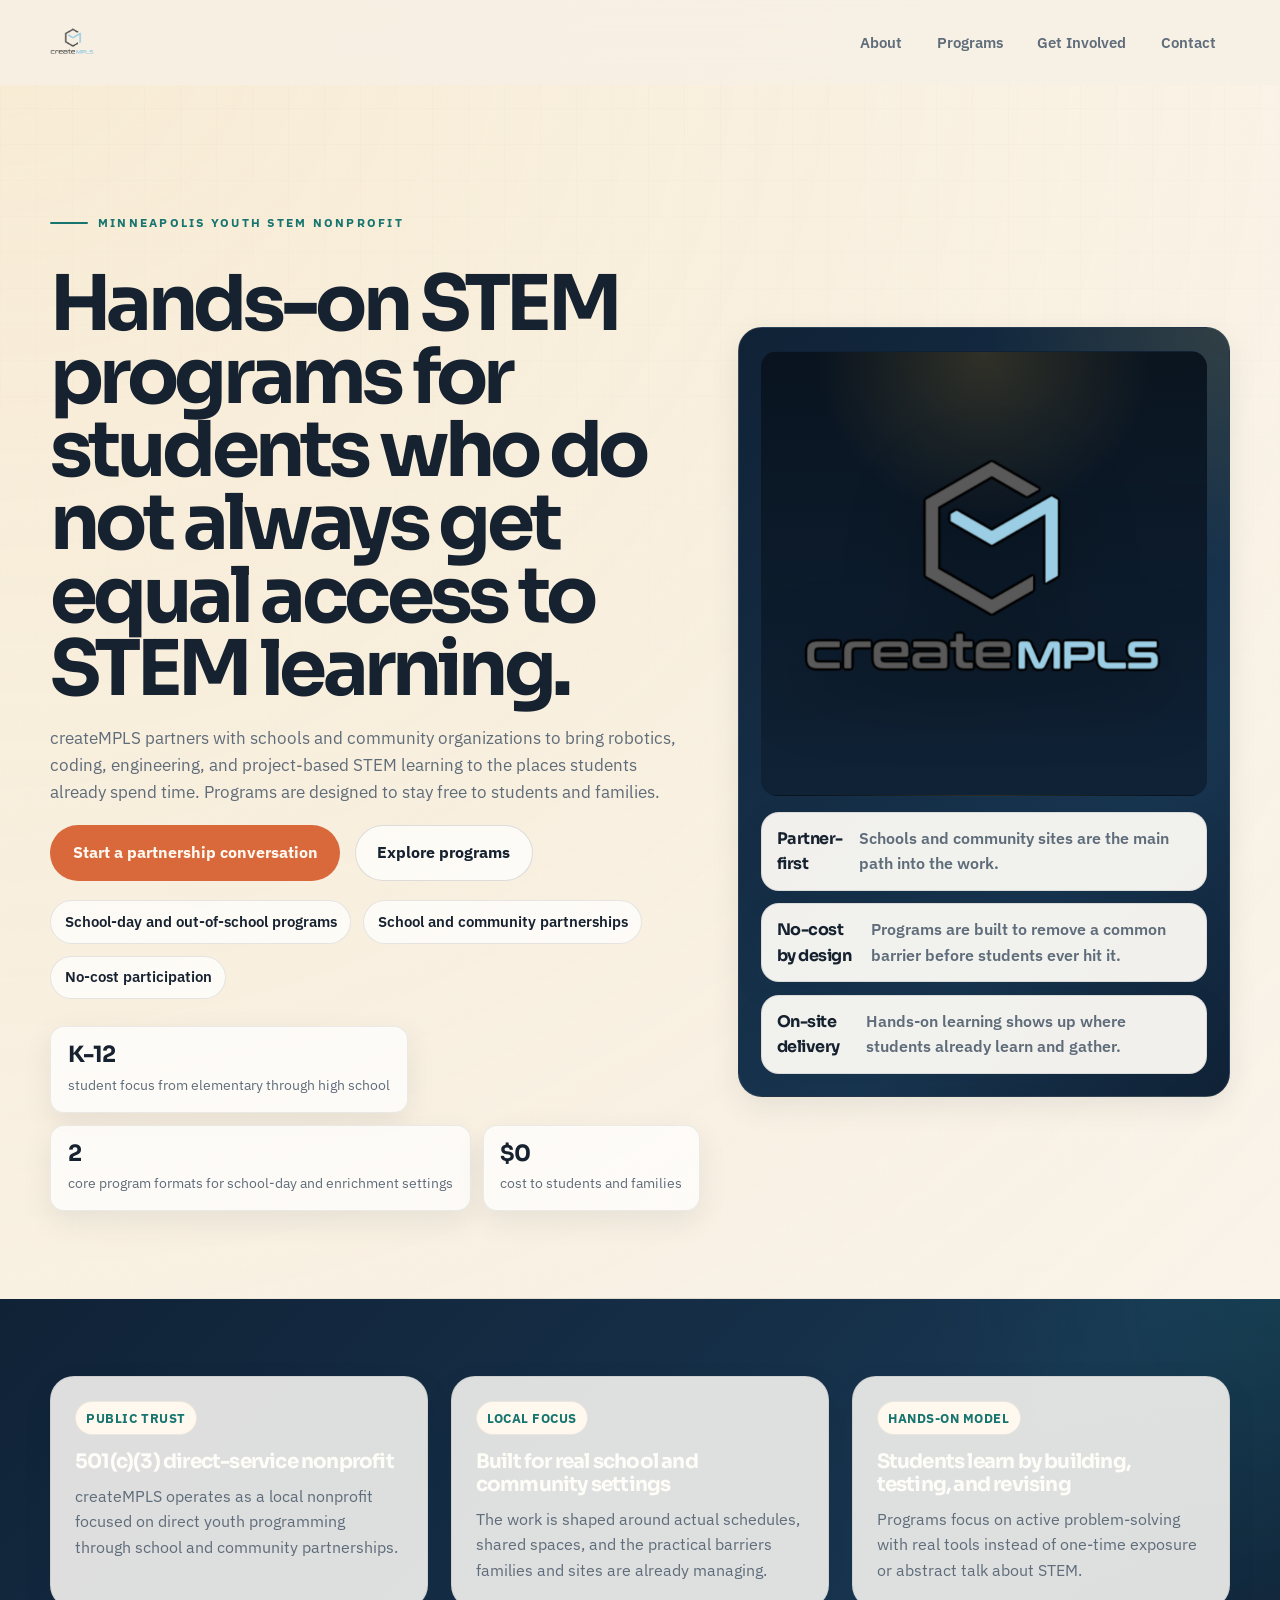
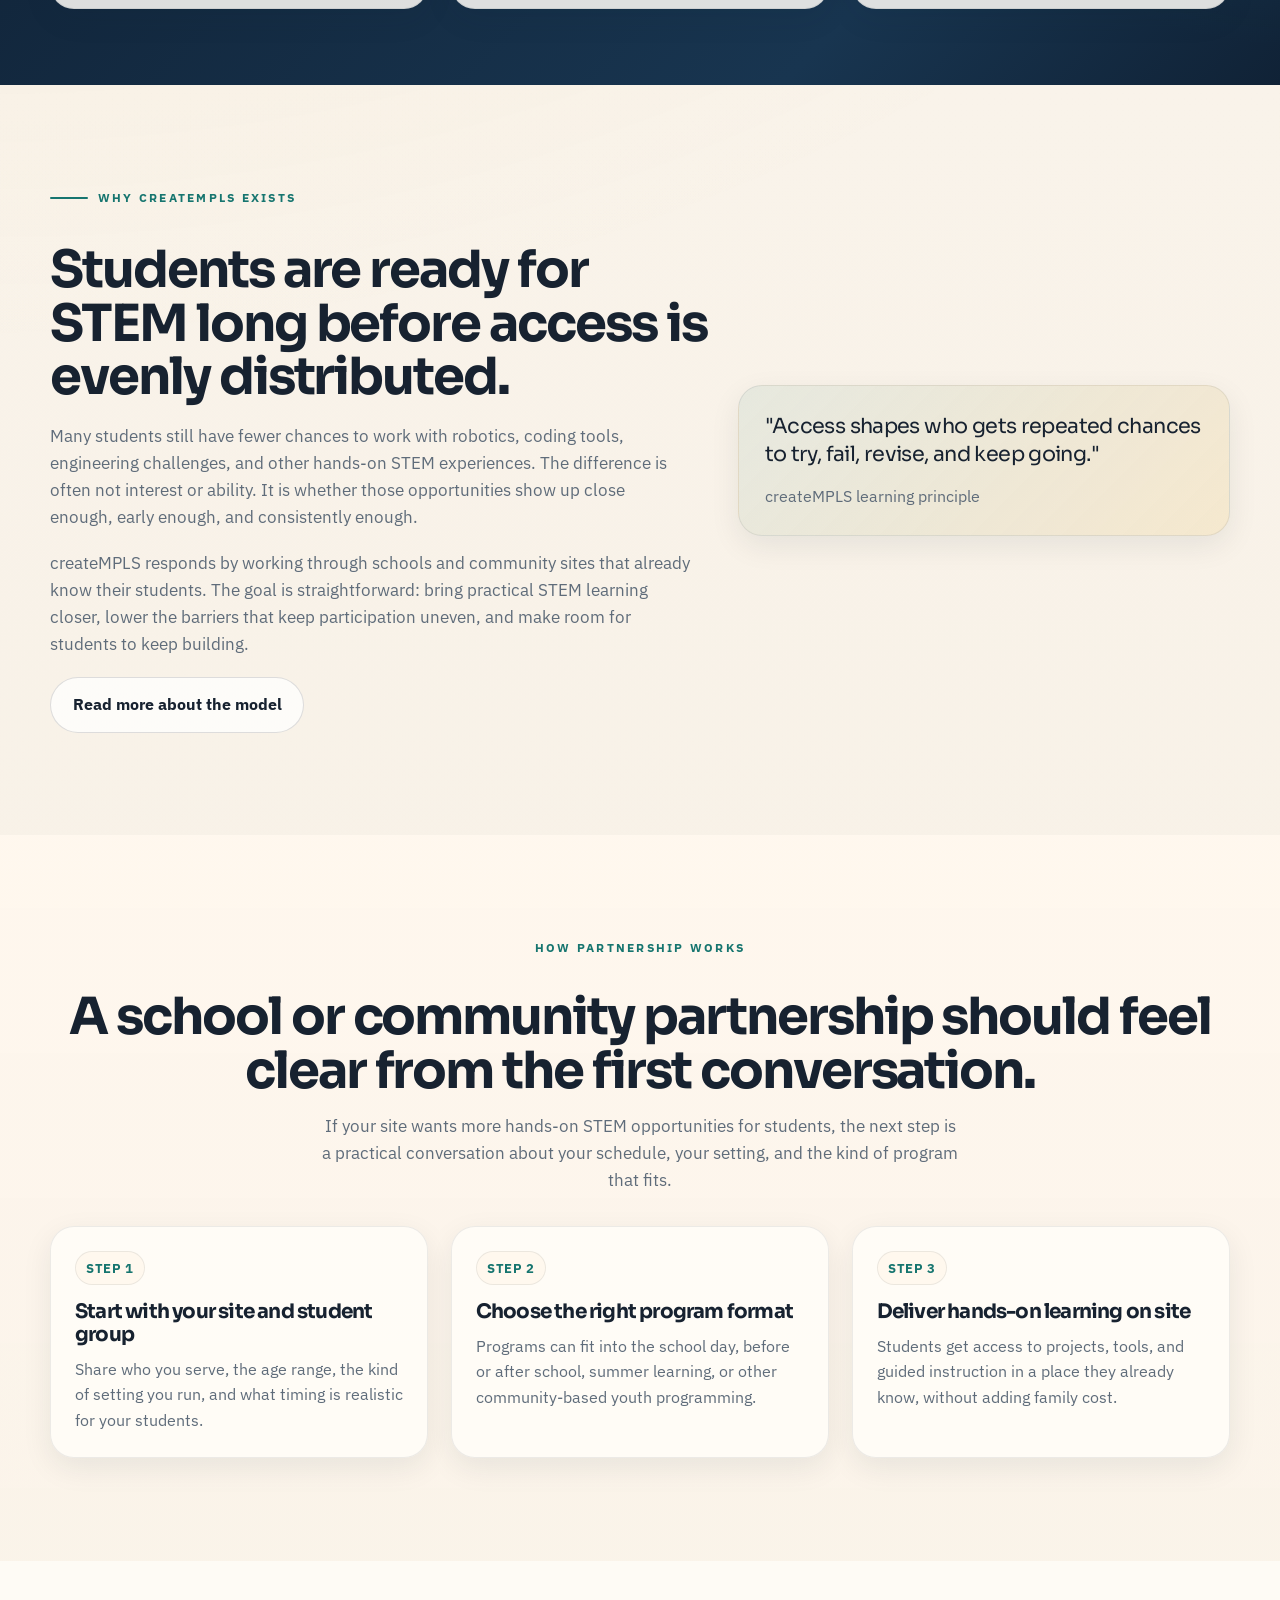
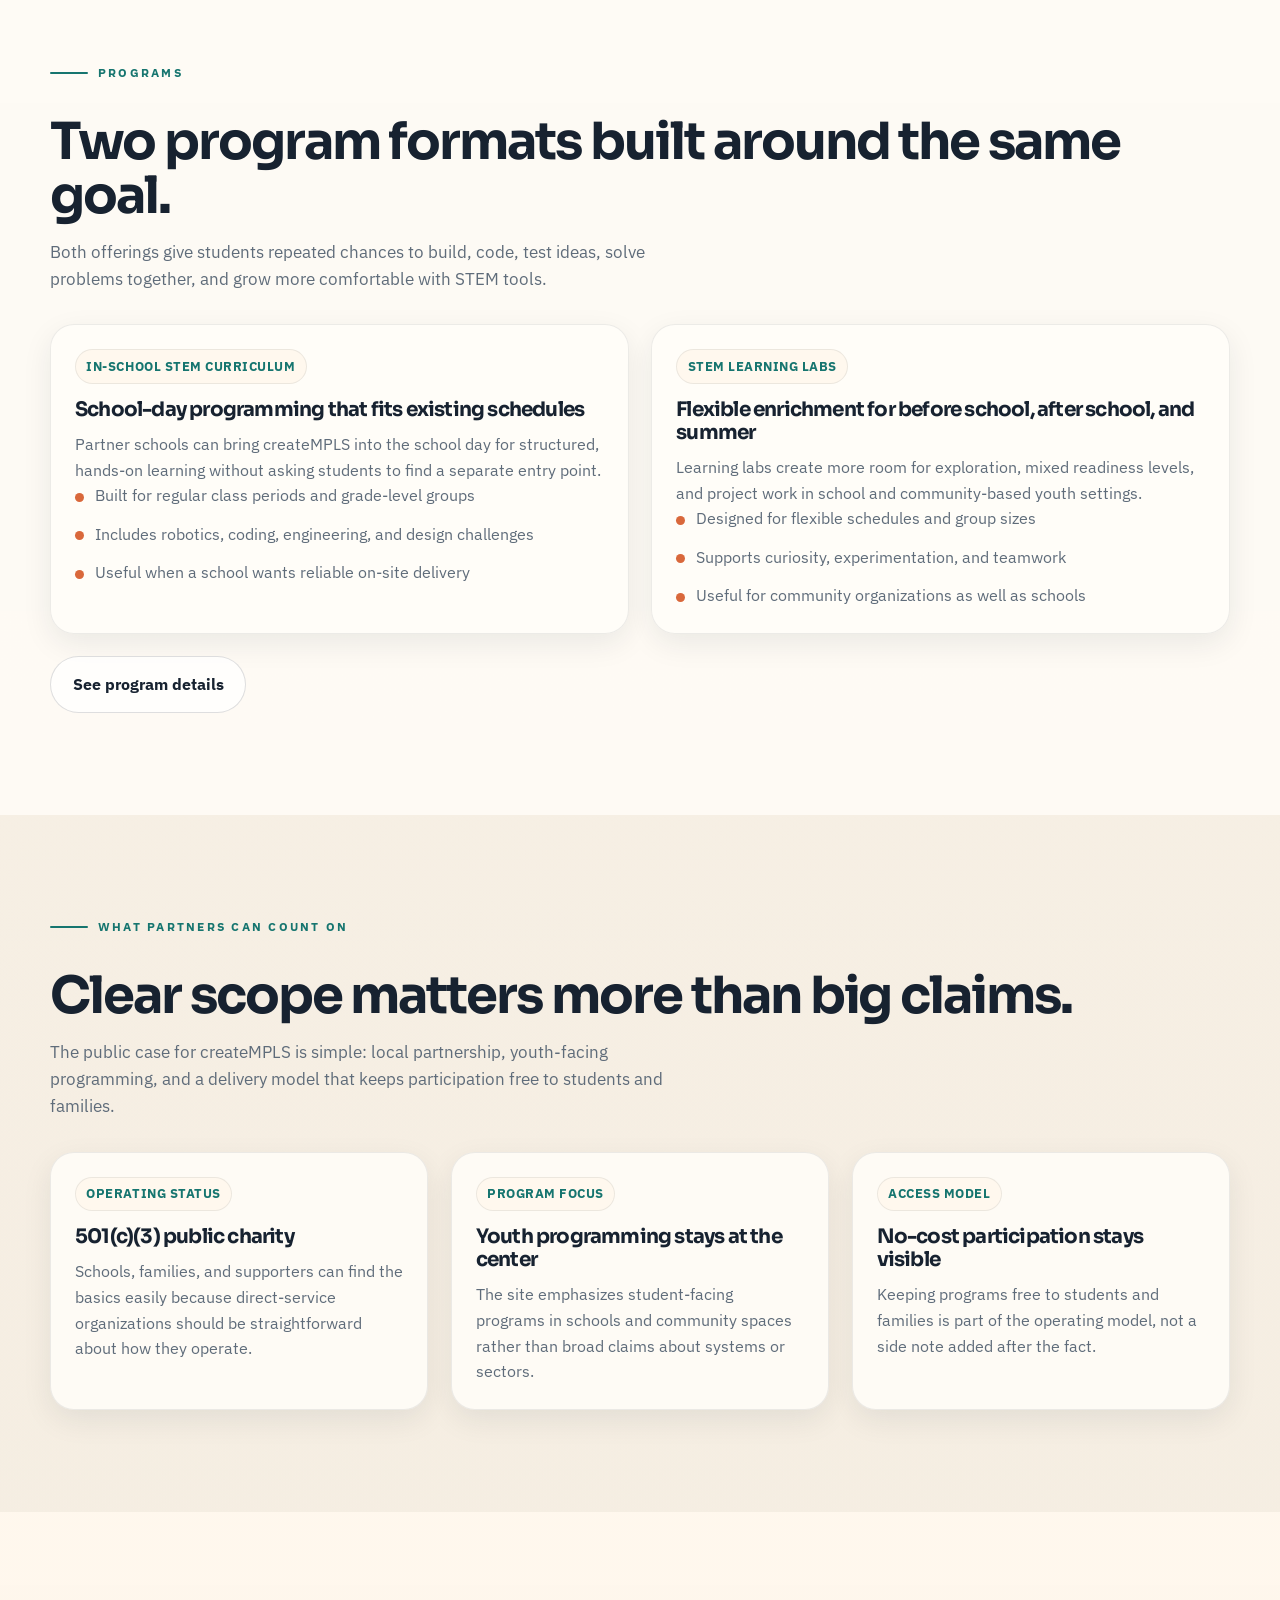
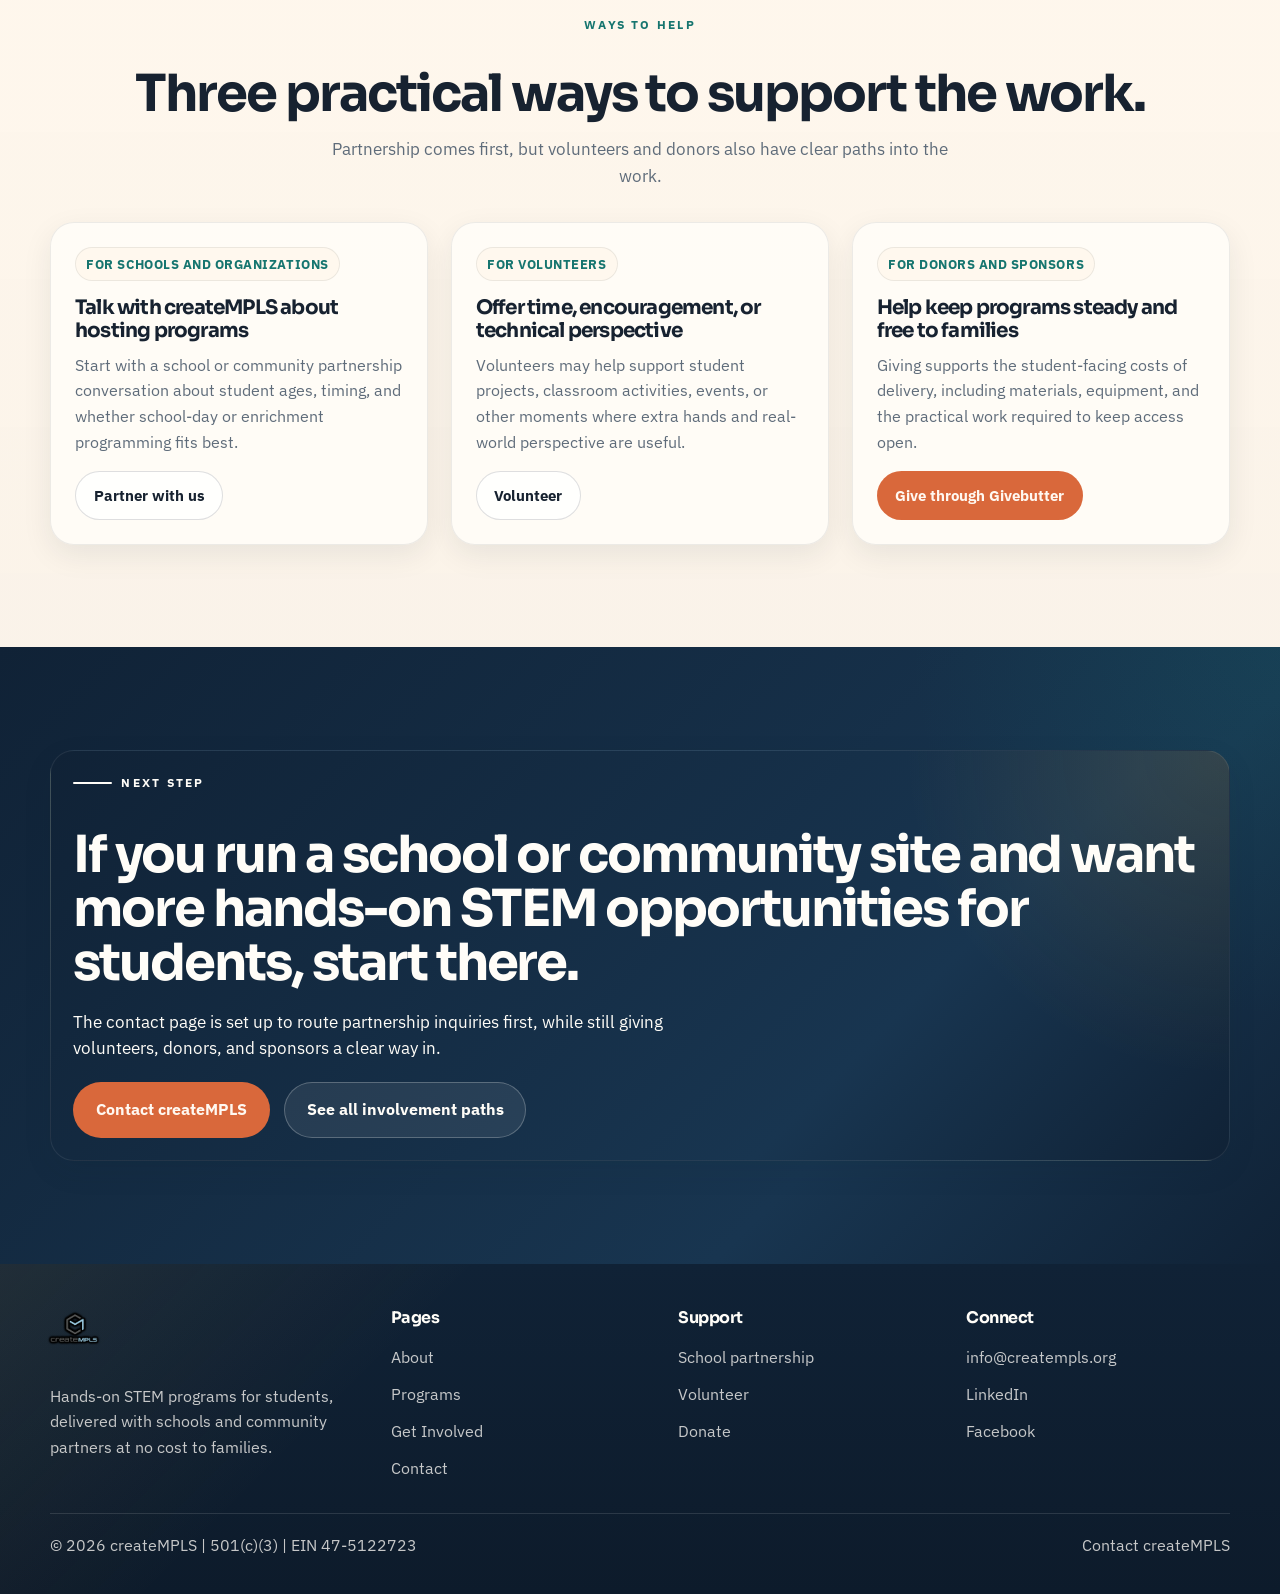
==== commit c3573694: "Align site chrome and contact routing" ====
--- a/index.html
+++ b/index.html
@@ -28,7 +28,6 @@
             <li><a href="get-involved.html">Get Involved</a></li>
             <li><a href="contact.html">Contact</a></li>
           </ul>
-          <a class="button button--primary button--small" href="https://givebutter.com/creatempls" target="_blank" rel="noopener">Donate</a>
         </div>
       </nav>
     </div>
--- a/assets/css/site.css
+++ b/assets/css/site.css
@@ -653,6 +653,7 @@
   border: 1px solid rgba(23, 34, 48, 0.1);
   box-shadow: var(--shadow-sm);
   font-weight: 600;
+  color: var(--ink);
 }
 
 .overlay-note:hover {
@@ -663,6 +664,11 @@
   font-family: 'Sora', sans-serif;
   font-size: 1rem;
   letter-spacing: -0.03em;
+  color: var(--ink);
+}
+
+.overlay-note span {
+  color: var(--muted);
 }
 
 .overlay-stack {
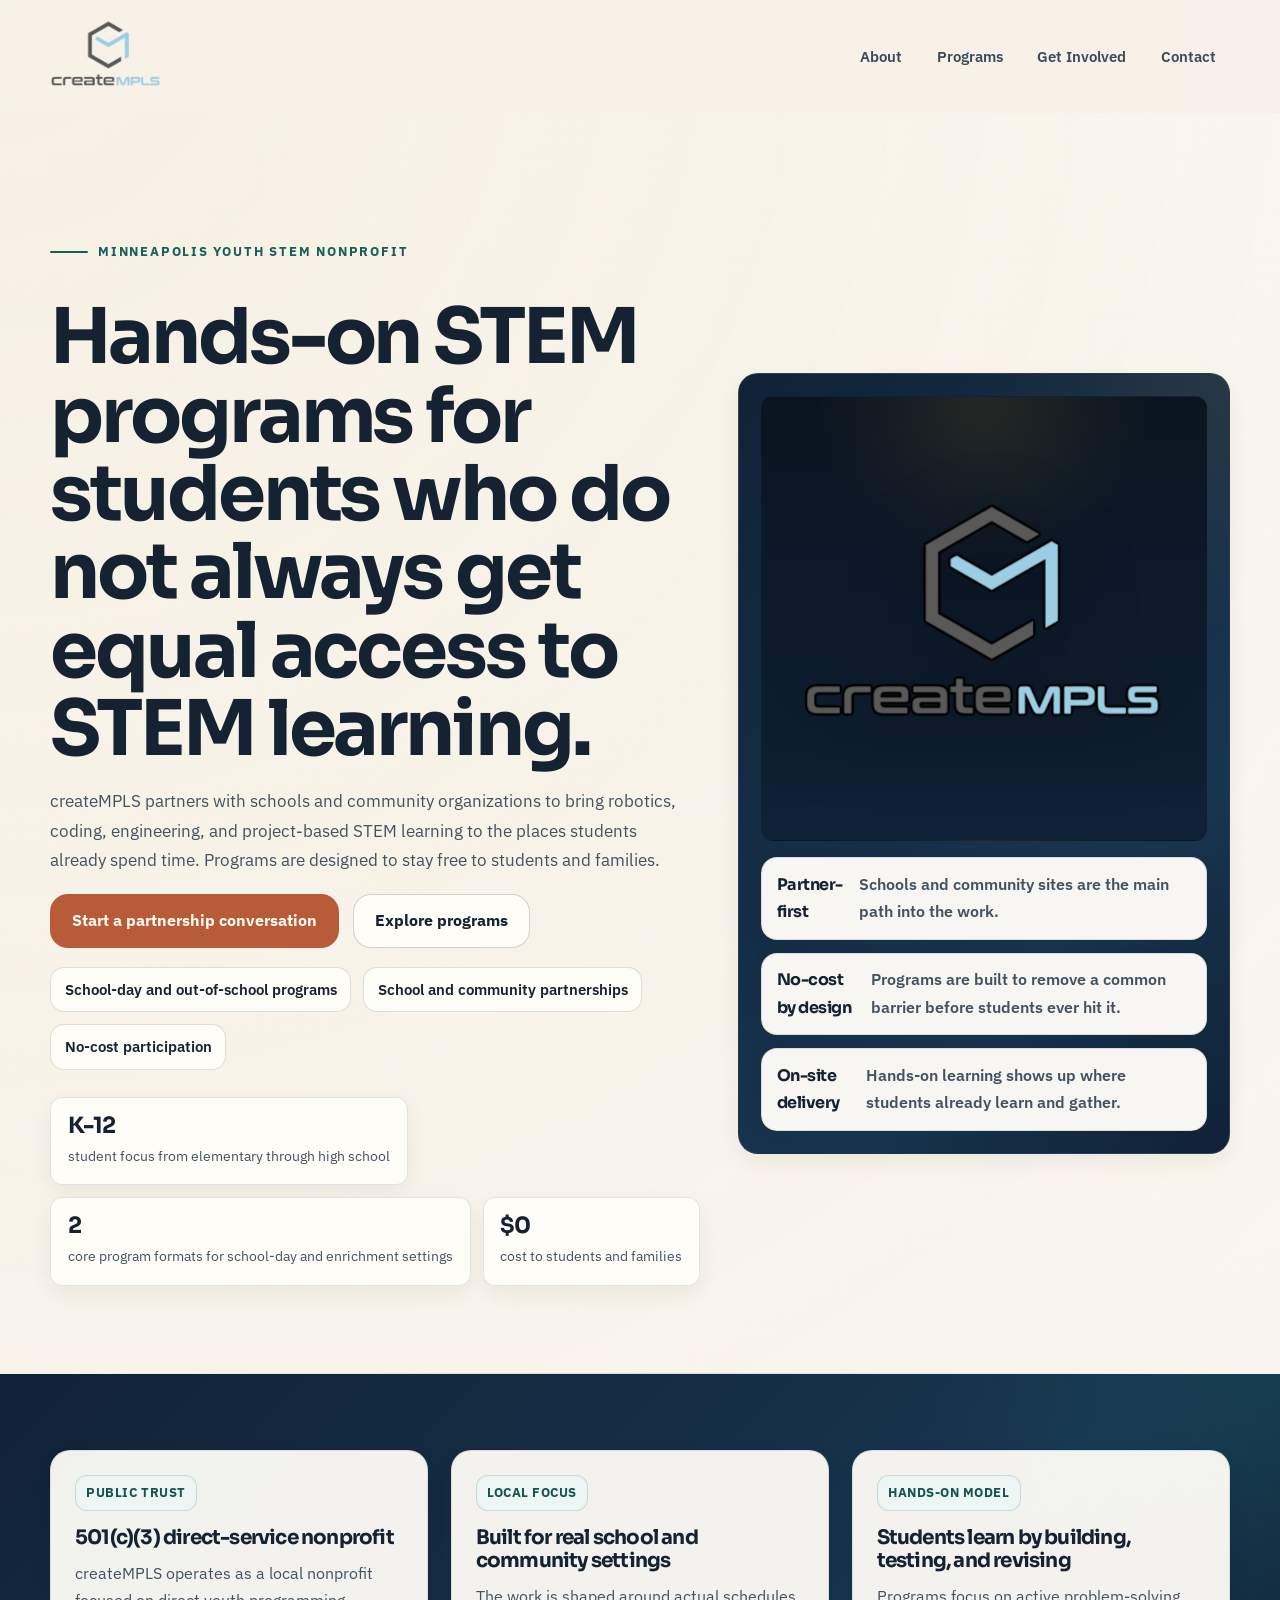
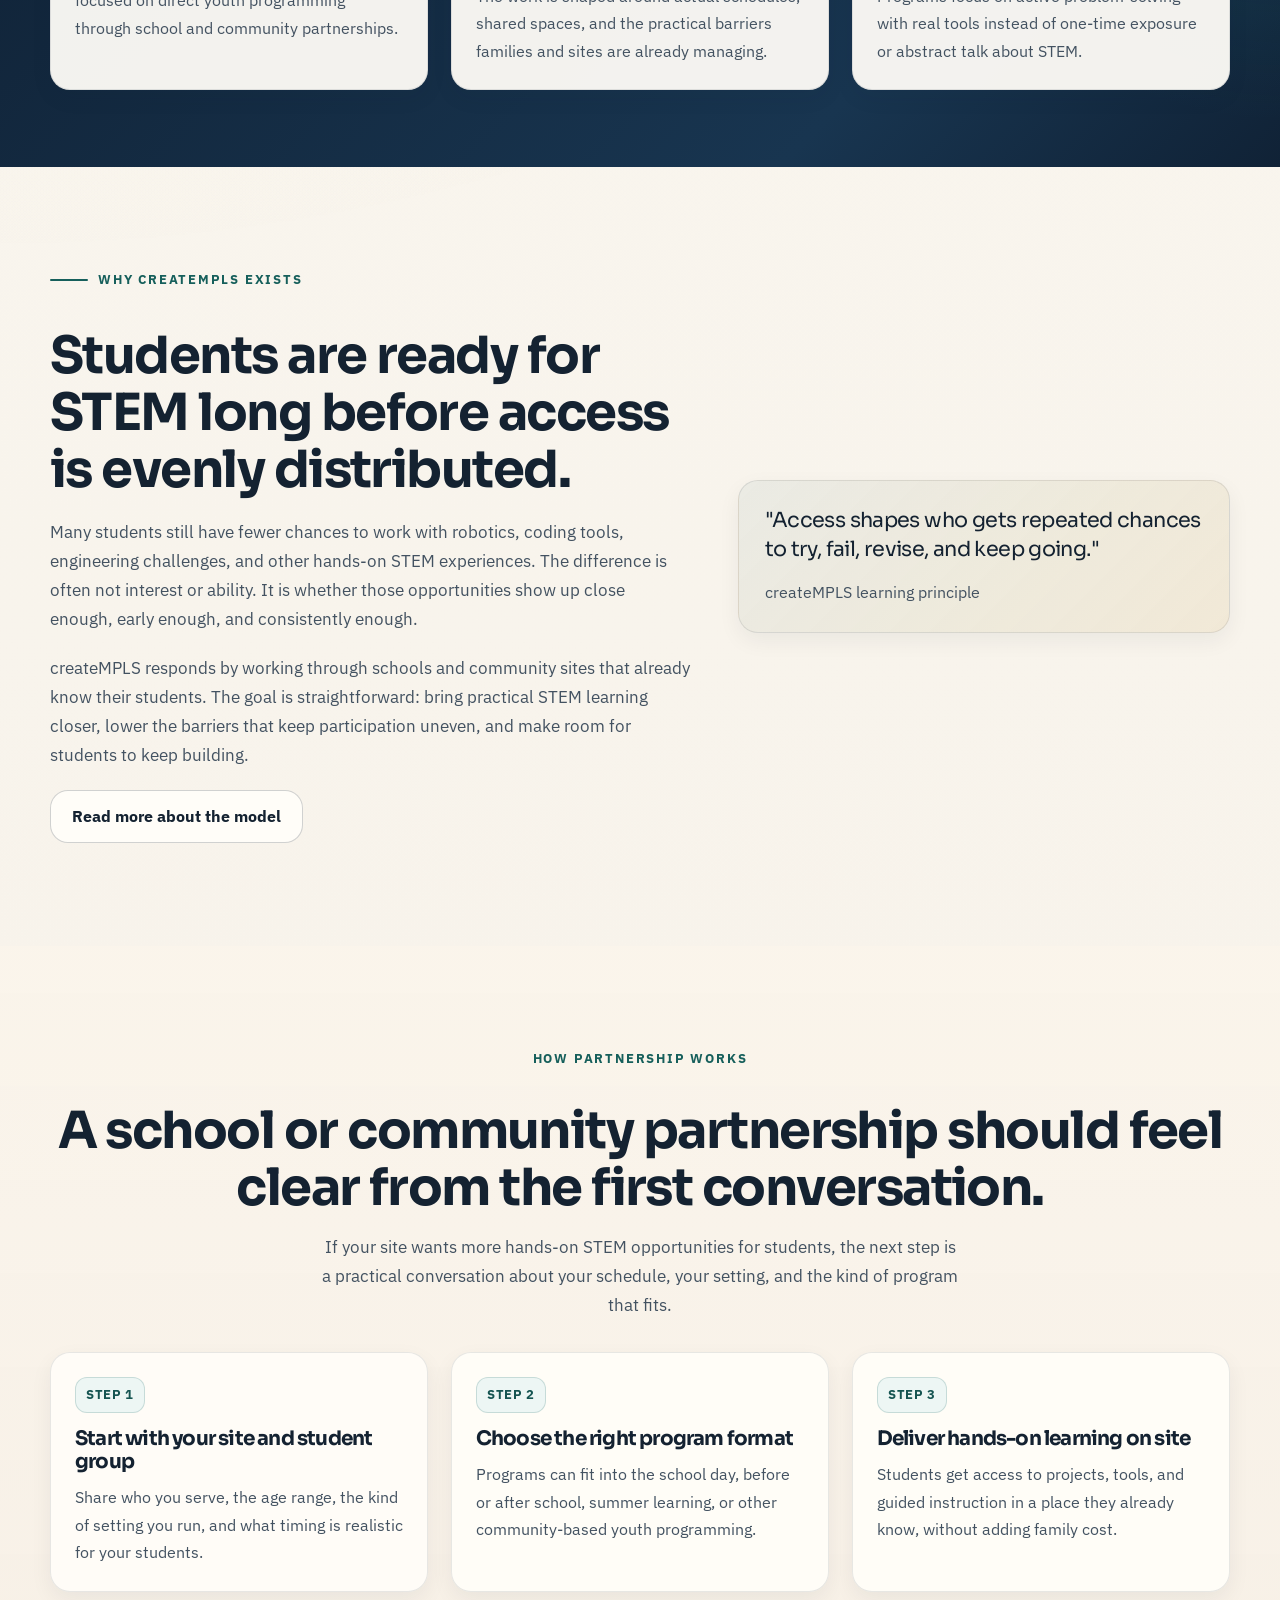
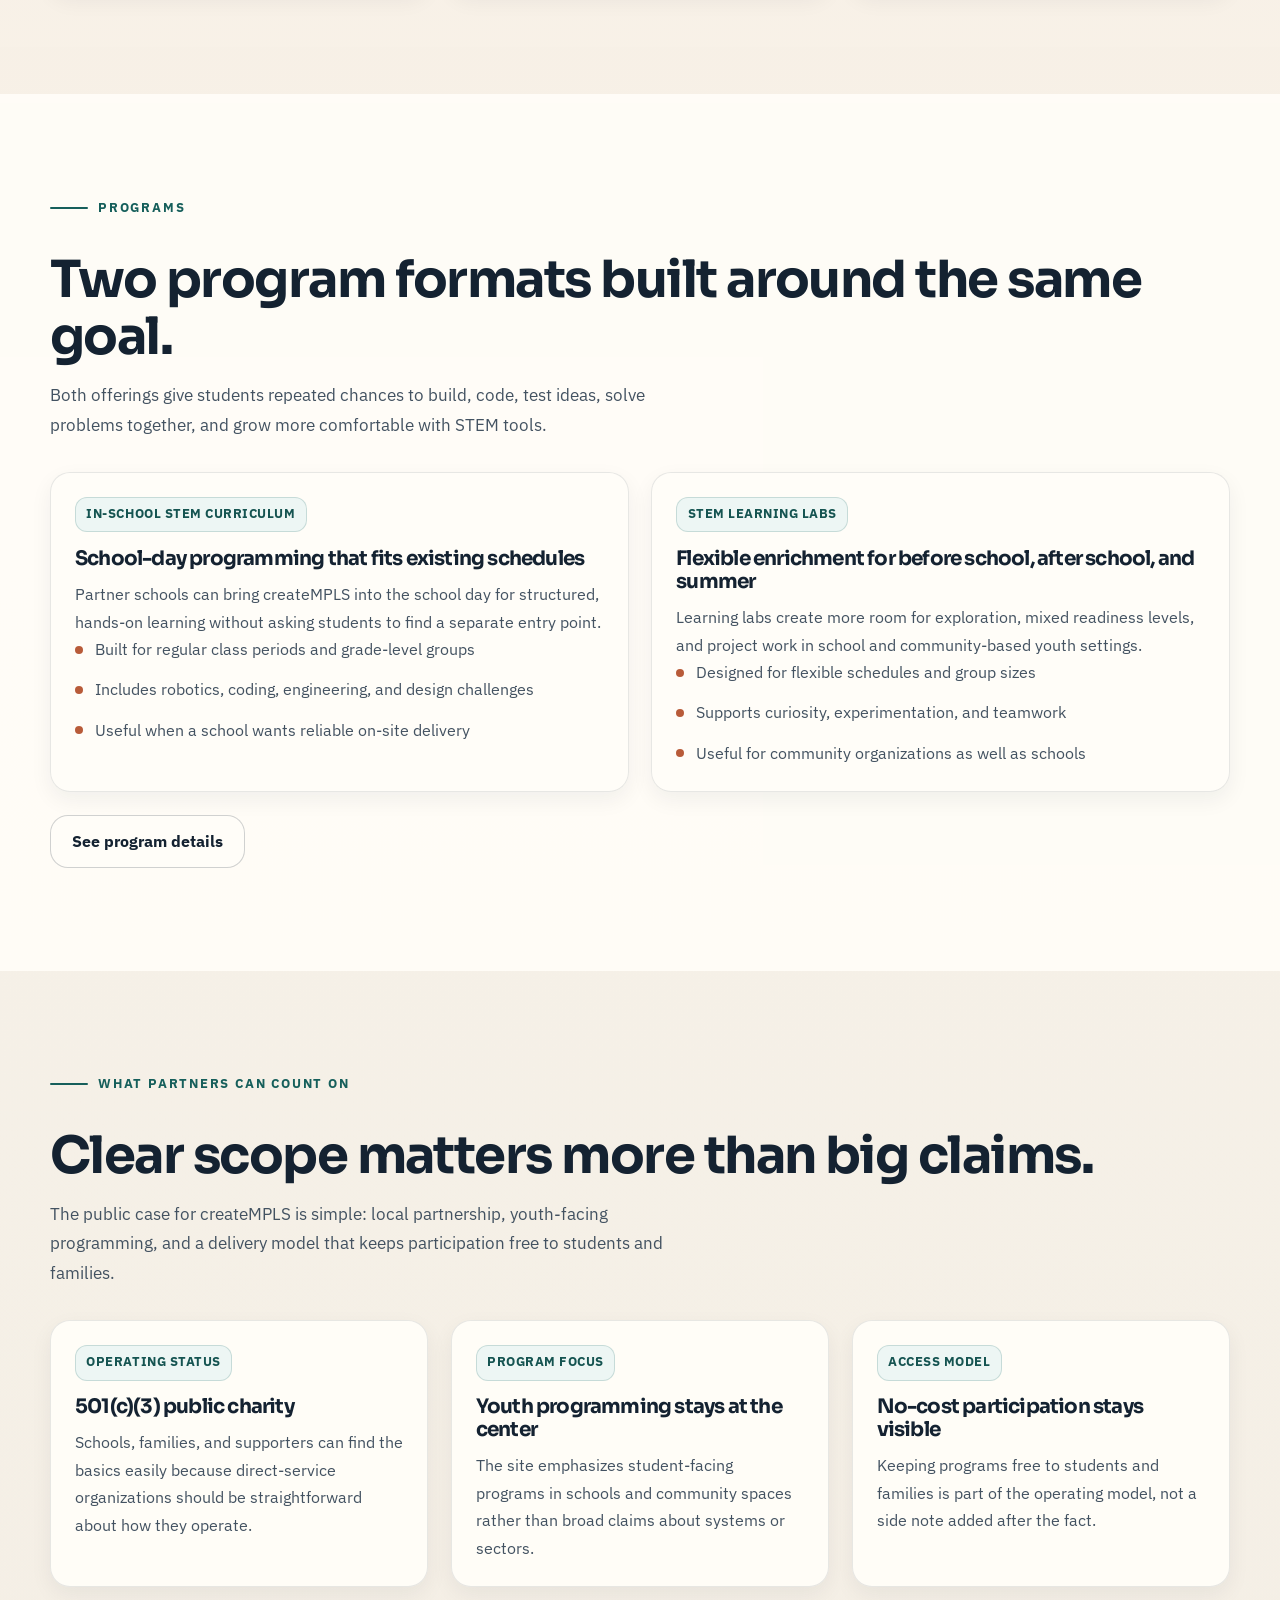
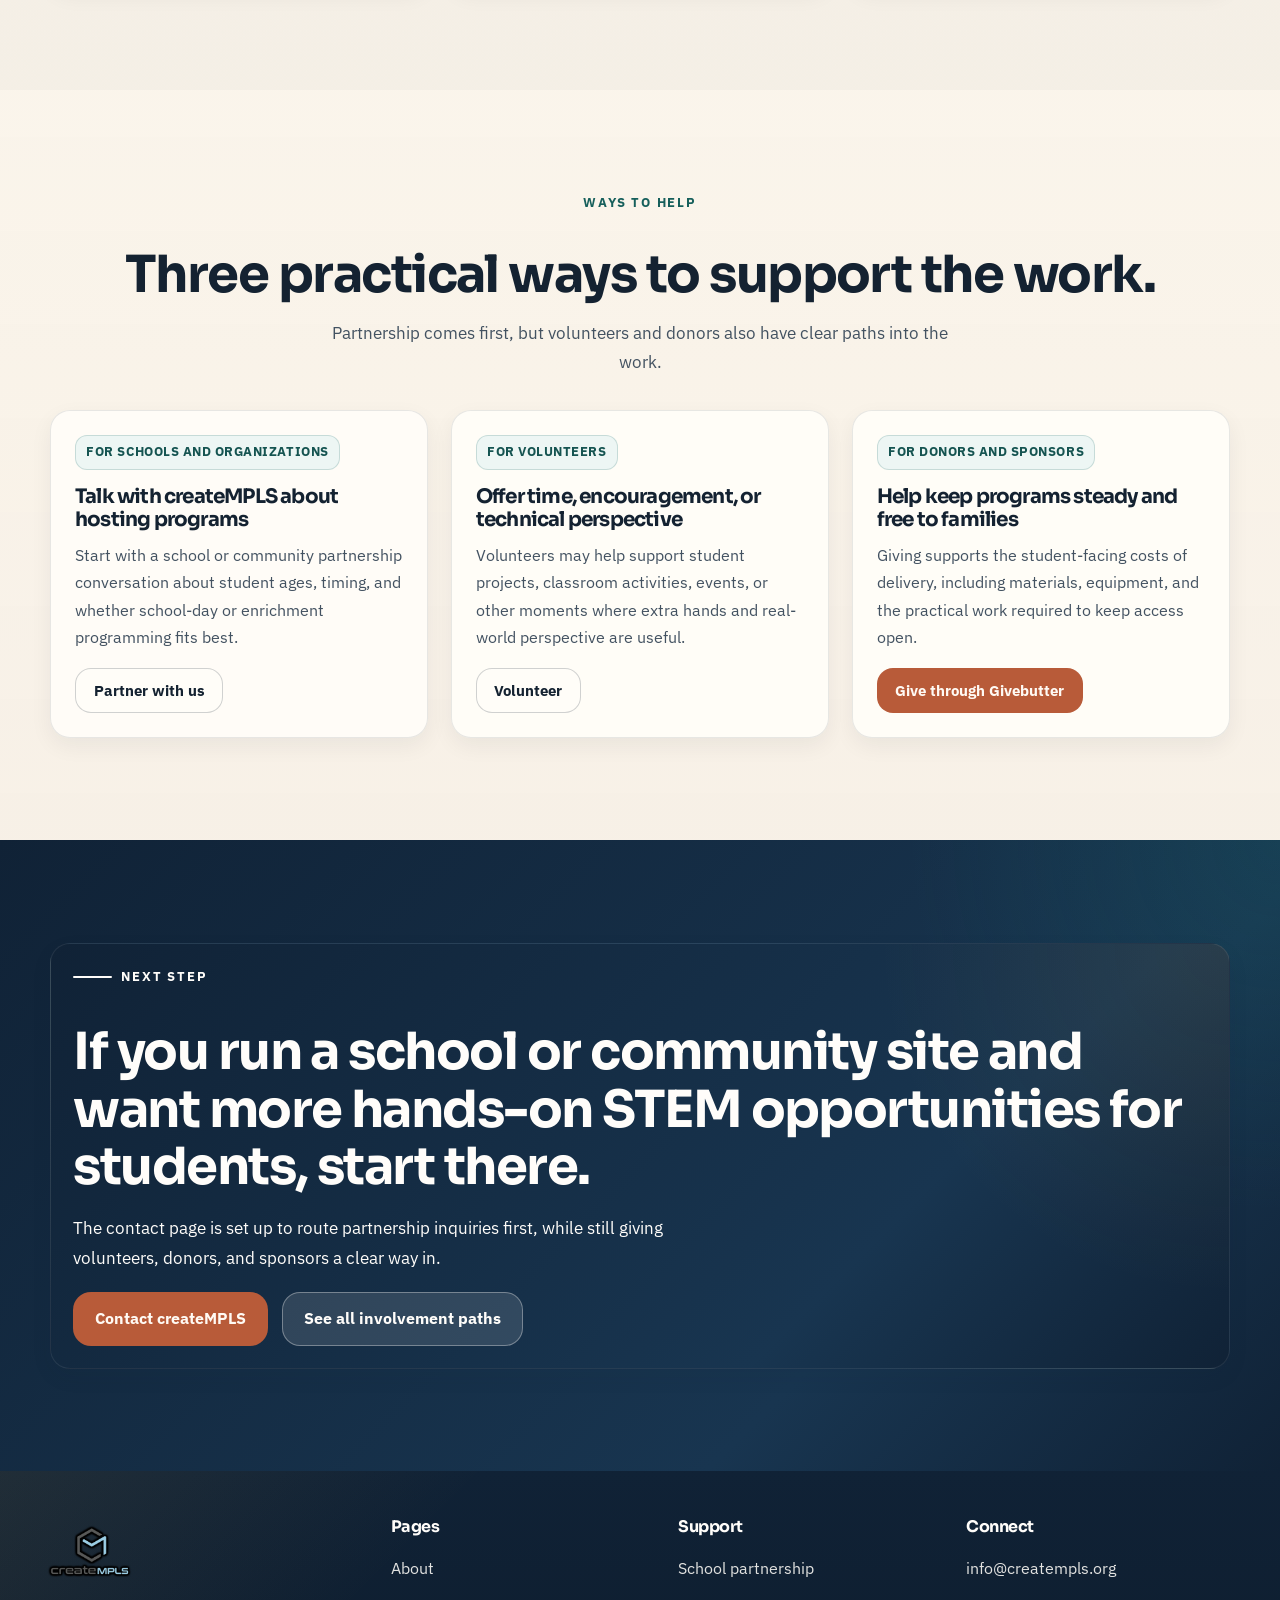
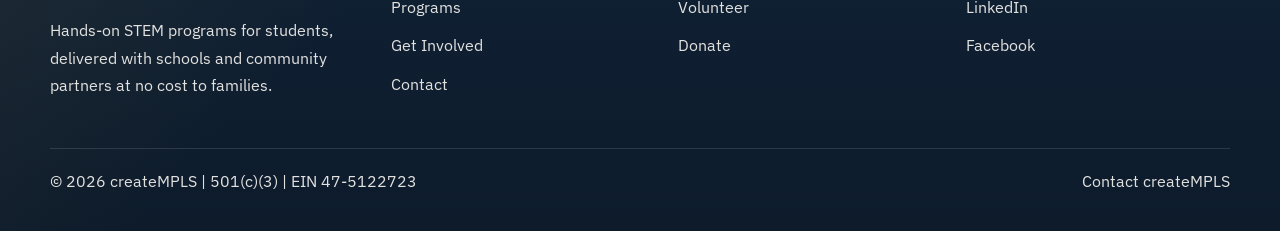
==== commit 980f0473: "site accessibility changes" ====
--- a/index.html
+++ b/index.html
@@ -12,6 +12,7 @@
   <link rel="stylesheet" href="assets/css/site.css">
 </head>
 <body>
+  <a class="skip-link" href="#main">Skip to content</a>
   <header class="site-header" data-site-header>
     <div class="container">
       <nav class="site-nav" aria-label="Primary">
@@ -33,7 +34,7 @@
     </div>
   </header>
 
-  <main>
+  <main id="main" tabindex="-1">
     <section class="hero hero--home" data-content-block="home-hero">
       <div class="container">
         <div class="hero-grid">
@@ -284,7 +285,7 @@
     <div class="container">
       <div class="site-footer__grid">
         <div>
-          <h3 class="brand"><img class="brand__logo" src="assets/img/creatempls-logo.png" alt="createMPLS"></h3>
+          <p class="brand"><img class="brand__logo" src="assets/img/creatempls-logo.png" alt="createMPLS"></p>
           <p>Hands-on STEM programs for students, delivered with schools and community partners at no cost to families.</p>
         </div>
         <div>
--- a/assets/css/site.css
+++ b/assets/css/site.css
@@ -1,26 +1,27 @@
 @import url('https://fonts.googleapis.com/css2?family=IBM+Plex+Sans:wght@400;500;600;700&family=Sora:wght@400;600;700;800&display=swap');
 
 :root {
-  --bg: #f7f0e5;
-  --paper: #fffdf8;
-  --paper-strong: #fff8ee;
-  --sand: #eadfce;
-  --line: #d4cabd;
-  --ink: #172230;
-  --muted: #5f6c7a;
+  --bg: #f6f1e8;
+  --paper: #fffdfa;
+  --paper-strong: #faf4ea;
+  --sand: #e6dccf;
+  --line: #cdc2b5;
+  --ink: #142231;
+  --muted: #435261;
   --navy: #102236;
   --navy-soft: #183550;
-  --teal: #16756f;
-  --teal-soft: #dff4f0;
-  --rust: #d9683b;
-  --rust-dark: #b95127;
-  --gold: #e4b548;
-  --gold-soft: #fbf0c9;
-  --shadow-sm: 0 10px 30px rgba(16, 34, 54, 0.08);
-  --shadow-lg: 0 24px 60px rgba(16, 34, 54, 0.12);
-  --radius-sm: 14px;
-  --radius-md: 24px;
-  --radius-lg: 36px;
+  --teal: #165f5b;
+  --teal-soft: #e6f3f0;
+  --rust: #b85b39;
+  --rust-dark: #8f452b;
+  --gold: #c89b3f;
+  --gold-soft: #f6edcf;
+  --focus-ring: #0d6b66;
+  --shadow-sm: 0 8px 22px rgba(16, 34, 54, 0.06);
+  --shadow-lg: 0 18px 42px rgba(16, 34, 54, 0.1);
+  --radius-sm: 12px;
+  --radius-md: 20px;
+  --radius-lg: 28px;
   --container: 1180px;
   --nav-height: 84px;
 }
@@ -39,11 +40,11 @@
   margin: 0;
   min-width: 320px;
   font-family: 'IBM Plex Sans', sans-serif;
-  line-height: 1.6;
+  line-height: 1.72;
   color: var(--ink);
   background:
-    radial-gradient(circle at top left, rgba(228, 181, 72, 0.16), transparent 30%),
-    linear-gradient(180deg, #fbf6ef 0%, var(--bg) 52%, #f3ebdf 100%);
+    radial-gradient(circle at top left, rgba(200, 155, 63, 0.08), transparent 28%),
+    linear-gradient(180deg, #fbf8f2 0%, var(--bg) 56%, #f2ece2 100%);
 }
 
 body::before {
@@ -52,10 +53,10 @@
   inset: 0;
   pointer-events: none;
   background-image:
-    linear-gradient(rgba(23, 34, 48, 0.03) 1px, transparent 1px),
-    linear-gradient(90deg, rgba(23, 34, 48, 0.03) 1px, transparent 1px);
-  background-size: 36px 36px;
-  mask-image: linear-gradient(180deg, rgba(0, 0, 0, 0.4), transparent 85%);
+    linear-gradient(rgba(23, 34, 48, 0.015) 1px, transparent 1px),
+    linear-gradient(90deg, rgba(23, 34, 48, 0.015) 1px, transparent 1px);
+  background-size: 52px 52px;
+  mask-image: linear-gradient(180deg, rgba(0, 0, 0, 0.24), transparent 82%);
   z-index: -1;
 }
 
@@ -67,6 +68,8 @@
 a {
   color: inherit;
   text-decoration: none;
+  text-underline-offset: 0.18em;
+  text-decoration-thickness: 0.08em;
 }
 
 button,
@@ -80,6 +83,46 @@
   color: inherit;
 }
 
+a:focus-visible,
+button:focus-visible,
+input:focus-visible,
+select:focus-visible,
+textarea:focus-visible {
+  outline: 3px solid rgba(13, 107, 102, 0.72);
+  outline-offset: 3px;
+}
+
+.sr-only {
+  position: absolute;
+  width: 1px;
+  height: 1px;
+  padding: 0;
+  margin: -1px;
+  overflow: hidden;
+  clip-path: inset(50%);
+  white-space: nowrap;
+  border: 0;
+}
+
+.skip-link {
+  position: absolute;
+  top: 0.5rem;
+  left: 50%;
+  z-index: 1000;
+  padding: 0.8rem 1rem;
+  border-radius: 999px;
+  border: 1px solid rgba(23, 34, 48, 0.18);
+  background: var(--paper);
+  box-shadow: var(--shadow-sm);
+  transform: translate(-50%, -180%);
+  transition: transform 0.18s ease;
+}
+
+.skip-link:focus,
+.skip-link:focus-visible {
+  transform: translate(-50%, 0);
+}
+
 .container {
   width: min(var(--container), calc(100% - 2rem));
   margin: 0 auto;
@@ -94,11 +137,11 @@
 }
 
 .section--paper {
-  background: rgba(255, 253, 248, 0.82);
+  background: rgba(255, 253, 248, 0.92);
 }
 
 .section--tint {
-  background: linear-gradient(180deg, rgba(255, 248, 238, 0.92), rgba(250, 243, 233, 0.94));
+  background: linear-gradient(180deg, rgba(250, 244, 235, 0.95), rgba(247, 240, 230, 0.98));
 }
 
 .section--ink {
@@ -123,9 +166,9 @@
   align-items: center;
   gap: 0.6rem;
   margin-bottom: 1rem;
-  font-size: 0.78rem;
+  font-size: 0.8rem;
   font-weight: 700;
-  letter-spacing: 0.18em;
+  letter-spacing: 0.14em;
   text-transform: uppercase;
   color: var(--teal);
 }
@@ -142,8 +185,8 @@
   margin: 0;
   font-family: 'Sora', sans-serif;
   font-size: clamp(2rem, 4vw, 3.5rem);
-  line-height: 1.05;
-  letter-spacing: -0.04em;
+  line-height: 1.12;
+  letter-spacing: -0.03em;
 }
 
 .section-lead,
@@ -151,7 +194,7 @@
 .page-hero__copy p {
   margin: 0;
   max-width: 64ch;
-  font-size: 1.05rem;
+  font-size: 1.06rem;
   color: var(--muted);
 }
 
@@ -180,62 +223,31 @@
   display: inline-flex;
   align-items: center;
   justify-content: center;
-  min-height: 3.3rem;
-  padding: 0.9rem 1.35rem;
+  min-height: 3.35rem;
+  padding: 0.92rem 1.3rem;
   border: 1px solid transparent;
-  border-radius: 999px;
+  border-radius: 18px;
   font-weight: 700;
-  transition:
-    transform 0.2s ease,
-    box-shadow 0.2s ease,
-    background-color 0.2s ease,
-    border-color 0.2s ease,
-    filter 0.2s ease;
+  line-height: 1.35;
+  transition: box-shadow 0.2s ease, background-color 0.2s ease, border-color 0.2s ease;
 }
 
 .button:hover,
 .button:focus-visible {
-  transform: translateY(-2px);
   box-shadow: var(--shadow-sm);
 }
 
 .button::before {
-  content: '';
-  position: absolute;
-  inset: 0;
-  border-radius: inherit;
-  background: linear-gradient(120deg, transparent 15%, rgba(255, 255, 255, 0.26), transparent 85%);
-  opacity: 0;
-  transform: translateX(-120%);
-  transition: opacity 0.24s ease;
-  pointer-events: none;
-  z-index: -1;
-}
-
-.button:hover::before,
-.button:focus-visible::before {
-  opacity: 1;
-  transform: translateX(120%);
-  transition:
-    transform 0.7s ease,
-    opacity 0.24s ease;
+  content: none;
 }
 
 .button-ripple {
-  position: absolute;
-  width: 12px;
-  height: 12px;
-  border-radius: 999px;
-  background: rgba(255, 255, 255, 0.42);
-  transform: translate(-50%, -50%) scale(0);
-  pointer-events: none;
-  z-index: 0;
-  animation: button-ripple 0.75s ease-out forwards;
+  display: none;
 }
 
 .button--primary {
   background: var(--rust);
-  color: #fff8f1;
+  color: #fffaf4;
 }
 
 .button--primary:hover,
@@ -244,19 +256,19 @@
 }
 
 .button--secondary {
-  border-color: rgba(23, 34, 48, 0.14);
-  background: rgba(255, 255, 255, 0.72);
+  border-color: rgba(23, 34, 48, 0.2);
+  background: rgba(255, 253, 248, 0.96);
   color: var(--ink);
 }
 
 .button--secondary:hover,
 .button--secondary:focus-visible {
-  border-color: rgba(23, 34, 48, 0.28);
+  border-color: rgba(23, 34, 48, 0.34);
 }
 
 .button--ghost {
-  border-color: rgba(255, 253, 248, 0.24);
-  background: rgba(255, 255, 255, 0.08);
+  border-color: rgba(255, 253, 248, 0.34);
+  background: rgba(255, 255, 255, 0.12);
   color: var(--paper);
 }
 
@@ -269,22 +281,23 @@
   min-height: 2.8rem;
   padding: 0.72rem 1.1rem;
   font-size: 0.92rem;
+  border-radius: 16px;
 }
 
 .site-header {
   position: sticky;
   top: 0;
   z-index: 100;
-  backdrop-filter: blur(18px);
-  background: rgba(247, 240, 229, 0.82);
+  backdrop-filter: blur(12px);
+  background: rgba(247, 241, 232, 0.9);
   border-bottom: 1px solid transparent;
   transition: border-color 0.2s ease, box-shadow 0.2s ease, background-color 0.2s ease;
 }
 
 .site-header--scrolled {
-  background: rgba(255, 253, 248, 0.9);
-  border-bottom-color: rgba(23, 34, 48, 0.08);
-  box-shadow: 0 10px 30px rgba(16, 34, 54, 0.08);
+  background: rgba(255, 253, 248, 0.96);
+  border-bottom-color: rgba(23, 34, 48, 0.1);
+  box-shadow: 0 10px 26px rgba(16, 34, 54, 0.07);
 }
 
 .site-nav {
@@ -300,18 +313,18 @@
   align-items: center;
   gap: 0.55rem;
   font-family: 'Sora', sans-serif;
-  font-size: 1.35rem;
+  font-size: 1.45rem;
   font-weight: 800;
   letter-spacing: -0.05em;
 }
 
 .brand__logo {
   width: auto;
-  height: 2.75rem;
+  height: 7rem;
 }
 
 .site-footer .brand__logo {
-  height: 3rem;
+  height: 5rem;
   filter:
     drop-shadow(0 0 1px rgba(0, 0, 0, 0.96))
     drop-shadow(1px 0 0 rgba(0, 0, 0, 0.88))
@@ -348,17 +361,17 @@
   align-items: center;
   min-height: 2.8rem;
   padding: 0.6rem 0.9rem;
-  border-radius: 999px;
+  border-radius: 14px;
   font-size: 0.96rem;
   font-weight: 600;
-  color: var(--muted);
+  color: #3b4958;
 }
 
 .site-nav__links a:hover,
 .site-nav__links a:focus-visible,
 .site-nav__links a.is-active {
   color: var(--ink);
-  background: rgba(255, 255, 255, 0.72);
+  background: rgba(255, 253, 248, 0.94);
 }
 
 .site-nav__toggle {
@@ -366,9 +379,9 @@
   width: 3rem;
   height: 3rem;
   padding: 0;
-  border: 1px solid rgba(23, 34, 48, 0.12);
-  border-radius: 999px;
-  background: rgba(255, 255, 255, 0.7);
+  border: 1px solid rgba(23, 34, 48, 0.16);
+  border-radius: 16px;
+  background: rgba(255, 253, 248, 0.88);
 }
 
 .site-nav__toggle span {
@@ -441,8 +454,9 @@
   margin: 0;
   font-family: 'Sora', sans-serif;
   font-size: clamp(2.7rem, 6vw, 5.2rem);
-  line-height: 0.95;
-  letter-spacing: -0.06em;
+  line-height: 1.02;
+  letter-spacing: -0.04em;
+  max-width: 15ch;
 }
 
 .hero-copy h1 .accent,
@@ -465,10 +479,10 @@
   gap: 0.45rem;
   min-height: 2.3rem;
   padding: 0.55rem 0.85rem;
-  border: 1px solid rgba(23, 34, 48, 0.1);
-  border-radius: 999px;
-  background: rgba(255, 255, 255, 0.72);
-  font-size: 0.92rem;
+  border: 1px solid rgba(23, 34, 48, 0.14);
+  border-radius: 14px;
+  background: rgba(255, 253, 248, 0.94);
+  font-size: 0.94rem;
   font-weight: 600;
   color: var(--ink);
 }
@@ -481,8 +495,8 @@
   min-width: 8.5rem;
   padding: 1rem 1.05rem;
   border-radius: var(--radius-sm);
-  background: rgba(255, 255, 255, 0.72);
-  border: 1px solid rgba(23, 34, 48, 0.08);
+  background: rgba(255, 253, 248, 0.96);
+  border: 1px solid rgba(23, 34, 48, 0.12);
   box-shadow: var(--shadow-sm);
 }
 
@@ -519,9 +533,10 @@
   position: relative;
   overflow: hidden;
   border-radius: var(--radius-md);
-  border: 1px solid rgba(23, 34, 48, 0.08);
-  background: rgba(255, 253, 248, 0.86);
+  border: 1px solid rgba(23, 34, 48, 0.1);
+  background: rgba(255, 253, 248, 0.95);
   box-shadow: var(--shadow-sm);
+  color: var(--ink);
 }
 
 .hero-visual,
@@ -557,16 +572,14 @@
   inset: -1px;
   border-radius: inherit;
   pointer-events: none;
-  background:
-    radial-gradient(circle at var(--magic-x) var(--magic-y), rgba(228, 181, 72, 0.18), transparent 28%),
-    radial-gradient(circle at calc(var(--magic-x) + 12%) calc(var(--magic-y) - 10%), rgba(22, 117, 111, 0.14), transparent 26%);
+  background: radial-gradient(circle at var(--magic-x) var(--magic-y), rgba(200, 155, 63, 0.08), transparent 30%);
   opacity: var(--magic-opacity);
   transition: opacity 0.24s ease;
 }
 
 .magic-surface:hover {
-  border-color: rgba(23, 34, 48, 0.15);
-  box-shadow: 0 18px 42px rgba(16, 34, 54, 0.12);
+  border-color: rgba(23, 34, 48, 0.14);
+  box-shadow: 0 12px 28px rgba(16, 34, 54, 0.08);
 }
 
 .surface-card--dark.magic-surface:hover,
@@ -587,7 +600,7 @@
 .hero-visual--dark,
 .cta-card--dark {
   background:
-    radial-gradient(circle at top right, rgba(228, 181, 72, 0.14), transparent 26%),
+    radial-gradient(circle at top right, rgba(200, 155, 63, 0.1), transparent 28%),
     linear-gradient(135deg, #102236, #183550 70%, #102236);
   color: var(--paper);
   border-color: rgba(255, 253, 248, 0.08);
@@ -606,8 +619,8 @@
 .placeholder-figure {
   border-radius: calc(var(--radius-md) - 8px);
   overflow: hidden;
-  background: linear-gradient(135deg, rgba(22, 117, 111, 0.1), rgba(228, 181, 72, 0.12));
-  border: 1px solid rgba(23, 34, 48, 0.08);
+  background: linear-gradient(135deg, rgba(22, 95, 91, 0.08), rgba(200, 155, 63, 0.1));
+  border: 1px solid rgba(23, 34, 48, 0.1);
 }
 
 .placeholder-figure--brand {
@@ -616,8 +629,8 @@
   min-height: clamp(16rem, 34vw, 24rem);
   padding: clamp(1.5rem, 4vw, 2.5rem);
   background:
-    radial-gradient(circle at top, rgba(228, 181, 72, 0.18), transparent 34%),
-    linear-gradient(180deg, rgba(9, 19, 30, 0.96), rgba(16, 34, 54, 0.98));
+    radial-gradient(circle at top, rgba(200, 155, 63, 0.14), transparent 34%),
+    linear-gradient(180deg, rgba(10, 20, 31, 0.98), rgba(16, 34, 54, 0.99));
 }
 
 .placeholder-figure img {
@@ -639,8 +652,8 @@
 }
 
 .magic-surface:hover .placeholder-figure img {
-  transform: translate3d(var(--art-shift-x), var(--art-shift-y), 0) scale(1.02);
-  filter: saturate(1.03);
+  transform: translate3d(calc(var(--art-shift-x) * 0.35), calc(var(--art-shift-y) * 0.35), 0) scale(1.01);
+  filter: saturate(1.01);
 }
 
 .overlay-note {
@@ -648,9 +661,9 @@
   align-items: center;
   gap: 0.65rem;
   padding: 0.8rem 0.9rem;
-  border-radius: 18px;
-  background: rgba(255, 253, 248, 0.94);
-  border: 1px solid rgba(23, 34, 48, 0.1);
+  border-radius: 16px;
+  background: rgba(255, 253, 248, 0.97);
+  border: 1px solid rgba(23, 34, 48, 0.12);
   box-shadow: var(--shadow-sm);
   font-weight: 600;
   color: var(--ink);
@@ -749,14 +762,14 @@
   display: inline-flex;
   margin-bottom: 0.9rem;
   padding: 0.35rem 0.65rem;
-  border-radius: 999px;
-  background: var(--paper-strong);
-  border: 1px solid rgba(23, 34, 48, 0.08);
+  border-radius: 12px;
+  background: #edf6f4;
+  border: 1px solid rgba(22, 95, 91, 0.18);
   font-size: 0.82rem;
   font-weight: 700;
   letter-spacing: 0.04em;
   text-transform: uppercase;
-  color: var(--teal);
+  color: #155451;
 }
 
 .checklist,
@@ -781,9 +794,9 @@
   position: absolute;
   left: 0;
   top: 0.6rem;
-  width: 0.55rem;
-  height: 0.55rem;
-  border-radius: 999px;
+  width: 0.5rem;
+  height: 0.5rem;
+  border-radius: 6px;
   background: var(--rust);
 }
 
@@ -793,7 +806,7 @@
 
 .quote-card {
   padding: 1.6rem;
-  background: linear-gradient(135deg, rgba(22, 117, 111, 0.08), rgba(228, 181, 72, 0.16));
+  background: linear-gradient(135deg, rgba(22, 95, 91, 0.06), rgba(200, 155, 63, 0.12));
 }
 
 .quote-card blockquote {
@@ -816,8 +829,8 @@
   gap: 1rem;
   padding: 1.25rem;
   border-radius: var(--radius-sm);
-  background: rgba(255, 255, 255, 0.06);
-  border: 1px solid rgba(255, 253, 248, 0.12);
+  background: rgba(255, 255, 255, 0.08);
+  border: 1px solid rgba(255, 253, 248, 0.16);
 }
 
 .spotlight__meta {
@@ -829,7 +842,7 @@
 .spotlight__meta span {
   display: inline-flex;
   padding: 0.4rem 0.7rem;
-  border-radius: 999px;
+  border-radius: 12px;
   background: rgba(255, 255, 255, 0.1);
   font-size: 0.86rem;
   font-weight: 600;
@@ -847,7 +860,6 @@
 .pill:hover,
 .tag:hover,
 .spotlight__meta span:hover {
-  transform: translateY(-2px);
   border-color: rgba(23, 34, 48, 0.18);
 }
 
@@ -911,9 +923,9 @@
 .form-group textarea {
   width: 100%;
   padding: 0.95rem 1rem;
-  border: 1px solid rgba(23, 34, 48, 0.12);
-  border-radius: 18px;
-  background: rgba(255, 255, 255, 0.92);
+  border: 1px solid rgba(23, 34, 48, 0.18);
+  border-radius: 14px;
+  background: rgba(255, 255, 255, 0.96);
   color: var(--ink);
 }
 
@@ -925,18 +937,18 @@
 .form-group input:focus,
 .form-group select:focus,
 .form-group textarea:focus {
-  outline: 2px solid rgba(22, 117, 111, 0.2);
-  border-color: var(--teal);
+  outline: 3px solid rgba(13, 107, 102, 0.18);
+  border-color: var(--focus-ring);
 }
 
 .form-note,
 .status-note,
 .mini-note {
   padding: 0.95rem 1rem;
-  border-radius: 18px;
-  background: rgba(22, 117, 111, 0.08);
+  border-radius: 14px;
+  background: rgba(22, 95, 91, 0.08);
   color: var(--ink);
-  border: 1px solid rgba(22, 117, 111, 0.16);
+  border: 1px solid rgba(22, 95, 91, 0.18);
 }
 
 .captcha-row {
@@ -946,9 +958,9 @@
   gap: 0.75rem;
   margin-bottom: 1rem;
   padding: 0.95rem 1rem;
-  border-radius: 18px;
-  background: rgba(228, 181, 72, 0.12);
-  border: 1px solid rgba(228, 181, 72, 0.32);
+  border-radius: 14px;
+  background: rgba(200, 155, 63, 0.12);
+  border: 1px solid rgba(200, 155, 63, 0.3);
 }
 
 .captcha-row input {
@@ -956,7 +968,7 @@
   margin-left: auto;
   padding: 0.75rem 0.9rem;
   border-radius: 12px;
-  border: 1px solid rgba(23, 34, 48, 0.12);
+  border: 1px solid rgba(23, 34, 48, 0.16);
 }
 
 .form-status {
@@ -986,18 +998,6 @@
   gap: 0.8rem;
 }
 
-@keyframes button-ripple {
-  0% {
-    transform: translate(-50%, -50%) scale(0);
-    opacity: 0.65;
-  }
-
-  100% {
-    transform: translate(-50%, -50%) scale(18);
-    opacity: 0;
-  }
-}
-
 @keyframes metric-pop {
   0% {
     transform: scale(1);
@@ -1009,17 +1009,6 @@
 
   100% {
     transform: scale(1);
-  }
-}
-
-@keyframes gentle-bob {
-  0%,
-  100% {
-    transform: translateY(0);
-  }
-
-  50% {
-    transform: translateY(-5px);
   }
 }
 
@@ -1044,11 +1033,15 @@
   letter-spacing: -0.03em;
 }
 
+.site-footer .brand {
+  margin: 0;
+}
+
 .site-footer p,
 .site-footer li,
 .site-footer a,
 .site-footer span {
-  color: rgba(255, 253, 248, 0.76);
+  color: rgba(255, 253, 248, 0.88);
 }
 
 .site-footer ul {
@@ -1076,8 +1069,8 @@
 
 .reveal {
   opacity: 0;
-  transform: translateY(18px);
-  transition: opacity 0.6s ease, transform 0.6s ease;
+  transform: translateY(10px);
+  transition: opacity 0.4s ease, transform 0.4s ease;
 }
 
 .reveal.is-visible {
@@ -1097,21 +1090,53 @@
   transition-delay: 0.24s;
 }
 
-@media (prefers-reduced-motion: no-preference) {
-  .hero-visual .overlay-note:nth-child(1) {
-    animation: gentle-bob 5.4s ease-in-out infinite;
-  }
-
-  .hero-visual .overlay-note:nth-child(2) {
-    animation: gentle-bob 6.2s ease-in-out infinite 0.8s;
-  }
-
-  .hero-visual .overlay-note:nth-child(3) {
-    animation: gentle-bob 5.8s ease-in-out infinite 1.4s;
-  }
-
-  .metric-row .metric:nth-child(2) {
-    animation: gentle-bob 6.8s ease-in-out infinite 0.6s;
+@media (prefers-contrast: more) {
+  body {
+    background: var(--paper);
+  }
+
+  body::before {
+    display: none;
+  }
+
+  .section--paper,
+  .section--tint,
+  .hero-visual,
+  .surface-card,
+  .route-card,
+  .feature-card,
+  .detail-card,
+  .proof-card,
+  .timeline-card,
+  .contact-card,
+  .quote-card,
+  .cta-card,
+  .program-card,
+  .metric,
+  .overlay-note,
+  .form-wrap {
+    background: var(--paper);
+    box-shadow: none;
+    border-width: 2px;
+  }
+
+  .section-lead,
+  .hero-copy p,
+  .page-hero__copy p,
+  .route-card p,
+  .feature-card p,
+  .detail-card p,
+  .proof-card p,
+  .timeline-card p,
+  .program-card p,
+  .surface-card p,
+  .contact-card p,
+  .quote-card p,
+  .checklist li,
+  .plain-list li,
+  .metric span,
+  .overlay-note span {
+    color: var(--ink);
   }
 }
 
@@ -1162,9 +1187,9 @@
     right: 1rem;
     display: none;
     padding: 1rem;
-    border-radius: 24px;
-    background: rgba(255, 253, 248, 0.96);
-    border: 1px solid rgba(23, 34, 48, 0.08);
+    border-radius: 18px;
+    background: rgba(255, 253, 248, 0.99);
+    border: 1px solid rgba(23, 34, 48, 0.12);
     box-shadow: var(--shadow-lg);
   }
 
